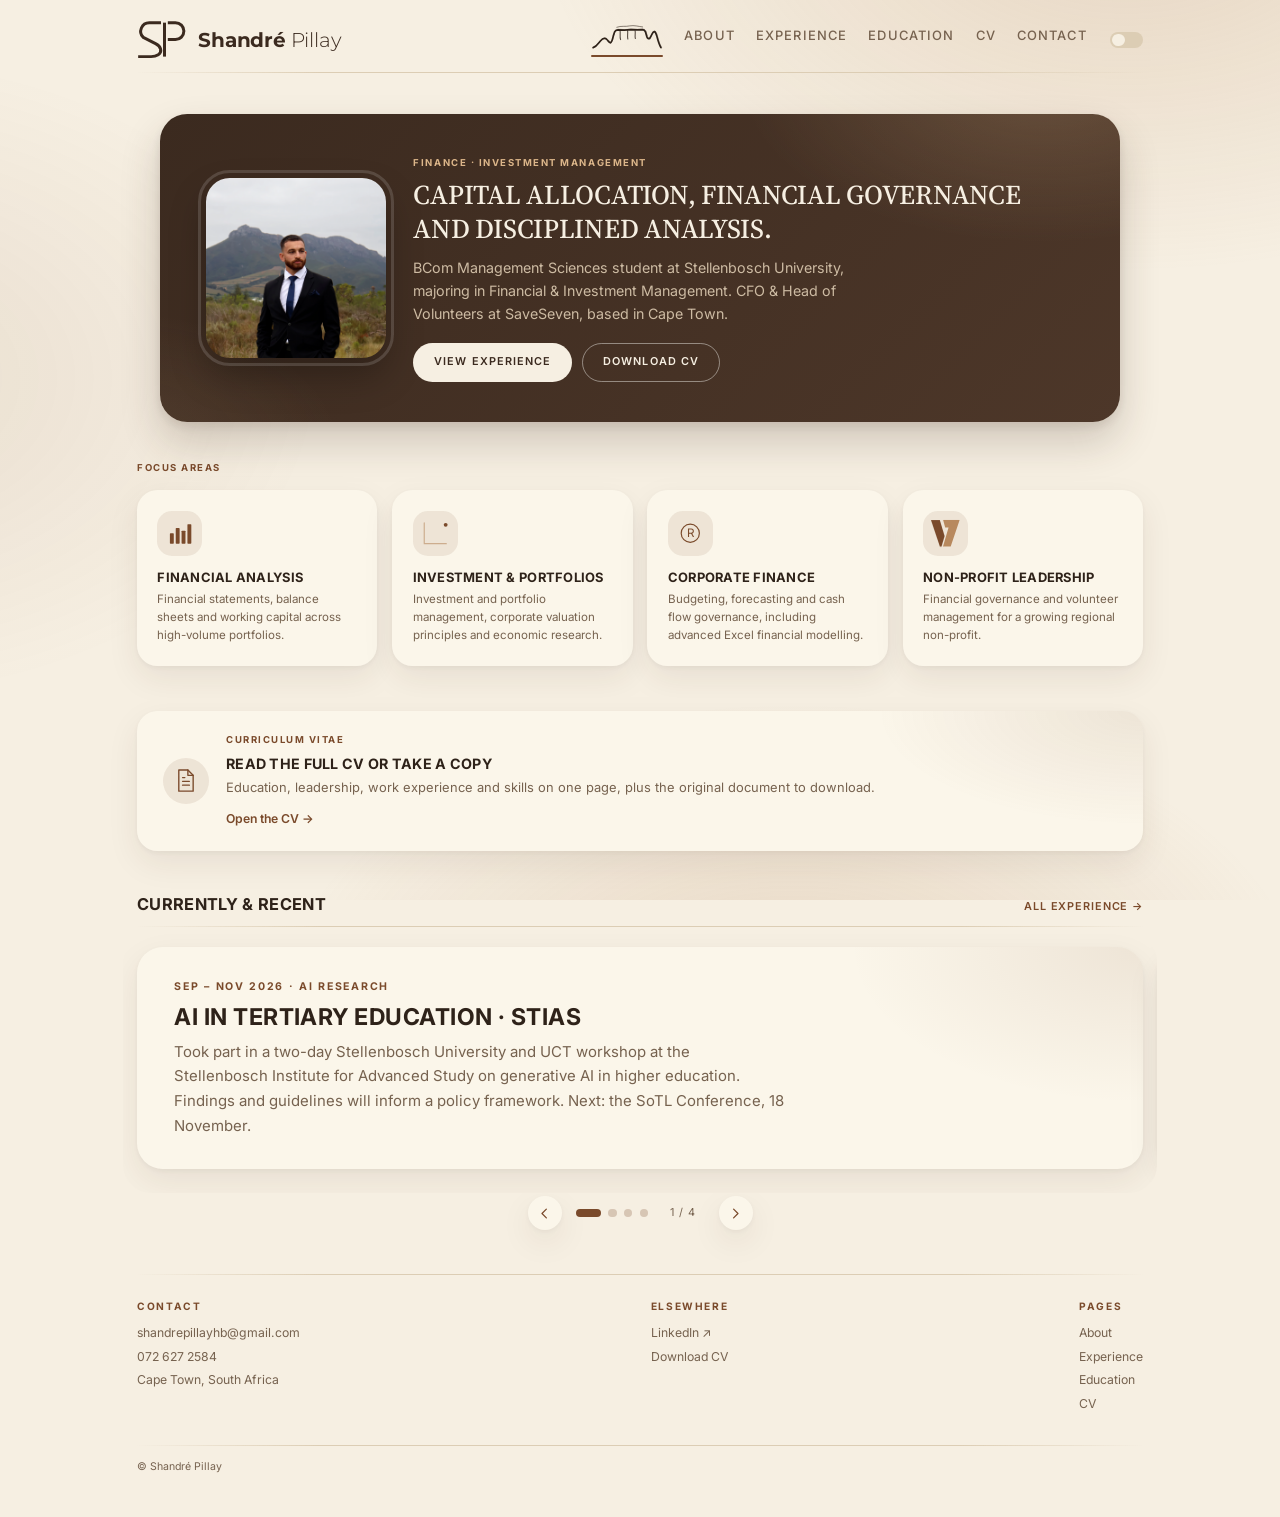
==== index.html @ 7785de22 "Add Shandré Pillay personal website Static site (HTML, CSS, vanilla JS): Home, About, Experience, Ed" ====
<!DOCTYPE html>
<html lang="en">
<head>
  <meta charset="utf-8">
  <meta name="viewport" content="width=device-width, initial-scale=1">
  <title>Home | Shandré Pillay</title>
  <meta name="description" content="Shandré Pillay — BCom Financial & Investment Management student at Stellenbosch University, CFO & Head of Volunteers at SaveSeven.">
  <link rel="icon" href="assets/img/favicon.svg" type="image/svg+xml">
  <link rel="preconnect" href="https://fonts.googleapis.com">
  <link rel="preconnect" href="https://fonts.gstatic.com" crossorigin>
  <link href="https://fonts.googleapis.com/css2?family=Inter:wght@400;500;600;700&family=Montserrat:wght@300;700&family=Source+Serif+4:wght@400;500;600&display=swap" rel="stylesheet">
  <link rel="stylesheet" href="assets/css/main.css">
  <script>try{if(localStorage.getItem('theme')==='dark'||(!localStorage.getItem('theme')&&matchMedia('(prefers-color-scheme: dark)').matches))document.documentElement.style.background='#121110'}catch(e){}</script>
  <script>try{if(sessionStorage.getItem('veil')){sessionStorage.removeItem('veil');document.documentElement.classList.add('veil-in')}}catch(e){}</script>
</head>
<body>

<div class="page">

  <header class="site-header">
    <a href="index.html" class="brand" aria-label="Shandré Pillay — home">
      <svg class="logo-mark" viewBox="0 0 292 238" aria-hidden="true">
        <path class="lg lg-s" pathLength="1" d="M145,16 H75 A52 52 0 0 0 38,105 L112,143 C146,160 154,192 128,210 C114,219 100,221 85,221 H7"/>
        <path class="lg lg-p1" pathLength="1" d="M166,16 V221"/>
        <path class="lg lg-p2" pathLength="1" d="M186,16 H232 A51 51 0 0 1 232,118 H186"/>
      </svg>
      <span class="logo-word"><b>Shandré</b> Pillay</span>
    </a>
    <div class="header-right">
      <ul class="nav-list">
        <li><a class="nav-link mtn-link active" href="index.html" title="Home">
          <svg class="mtn" viewBox="-2 0 134 48" aria-hidden="true">
            <path class="sk c" pathLength="1" d="M46,6 C54,2.8 62,5.5 70,3.5 C78,2 86,4.5 94,5.5"/>
            <path class="sk m2" pathLength="1" d="M3,43 C9,41 12,36 16,31 C19,27.5 22,25 25.5,26 C28.5,27 30.5,30 33,33 L35,34 C38,33 39,27 40.5,21 L43,13.5 C44,11 46,10 49,9.8 L61,10.4 L73,9.4 L85,10 L95,9.6 C98,9.8 99,11 100,13 L103,23 C104,26 106,27 108,26 C110,23 112,18 114.5,14.5 L117,13 C119,14 120,17 121.5,22 C123,28 125.5,37 129,43"/>
            <path class="sk m1" pathLength="1" d="M2,44 C8,42 11,37 15,32 C18,28.5 21,26 24.5,27 C27.5,28 29.5,31 32,34 L34,35 C37,34 38,28 39.5,22 L42,14.5 C43,12 45,11 48,10.8 L60,11.4 L72,10.4 L84,11 L94,10.6 C97,10.8 98,12 99,14 L102,24 C103,27 105,28 107,27 C109,24 111,19 113.5,15.5 L116,14 C118,15 119,18 120.5,23 C122,29 124.5,38 128,44"/>
            <path class="sk g g1" pathLength="1" d="M52,12.8 C53,18 51,23 53,29"/>
            <path class="sk g g2" pathLength="1" d="M66,12.2 C67,17 65,22 66.5,28"/>
            <path class="sk g g3" pathLength="1" d="M80,12.6 C81,17 79,22 80.5,27"/>
          </svg>
          <span class="mtn-label">Home</span>
        </a></li>
        <li><a class="nav-link" href="about.html">About</a></li>
        <li><a class="nav-link" href="experience.html">Experience</a></li>
        <li><a class="nav-link" href="education.html">Education</a></li>
        <li><a class="nav-link" href="cv.html">CV</a></li>
        <li><a class="nav-link" href="#contact">Contact</a></li>
      </ul>
      <button class="menu-toggle" aria-label="Toggle menu" aria-expanded="false"><svg viewBox="0 0 24 24" fill="none" stroke="currentColor" stroke-width="1.8" stroke-linecap="round"><path d="M3 6h18M3 12h18M3 18h18"/></svg></button>
      <button class="theme-switch" role="switch" aria-checked="false" aria-label="Toggle dark mode"></button>
    </div>
  </header>

  <main>
    <!-- Hero -->
    <section class="hero">
      <div class="hero-inner">
        <img class="hero-photo" src="assets/img/profile.jpg" alt="Shandré Pillay" style="display:none">
        <div class="hero-photo-placeholder" aria-hidden="true">SP</div>
        <div>
          <div class="eyebrow">Finance · Investment Management</div>
          <h1 class="hero-heading">Capital allocation, financial governance and disciplined analysis.</h1>
          <div class="hero-intro">
            <p>BCom Management Sciences student at Stellenbosch University, majoring in Financial &amp; Investment Management. CFO &amp; Head of Volunteers at SaveSeven, based in Cape Town.</p>
          </div>
          <div class="hero-actions">
            <a class="btn btn-light" href="experience.html">View experience</a>
            <a class="btn btn-outline" href="assets/docs/Shandre-Pillay-CV.pdf" download>Download CV</a>
          </div>
        </div>
      </div>
    </section>

    <!-- Focus areas -->
    <section class="strip">
      <div class="eyebrow strip-label">Focus areas</div>
      <div class="strip-grid">
        <div class="strip-item">
          <div class="strip-icon"><svg viewBox="0 0 44 44"><rect class="bar" x="6" y="22" width="6" height="16" rx="1"/><rect class="bar" x="15" y="14" width="6" height="24" rx="1"/><rect class="bar" x="24" y="18" width="6" height="20" rx="1"/><rect class="bar" x="33" y="8" width="6" height="30" rx="1"/></svg></div>
          <h3>Financial analysis</h3>
          <p>Financial statements, balance sheets and working capital across high-volume portfolios.</p>
        </div>
        <div class="strip-item">
          <div class="strip-icon"><svg viewBox="0 0 44 44"><path class="ic-stroke ic-soft" d="M5 38h34M5 38V6" style="opacity:.6"/><polyline class="ic-stroke trend-line" points="8,32 17,22 25,27 38,9"/><circle class="trend-dot" cx="38" cy="9" r="3"/></svg></div>
          <h3>Investment &amp; portfolios</h3>
          <p>Investment and portfolio management, corporate valuation principles and economic research.</p>
        </div>
        <div class="strip-item">
          <div class="strip-icon"><svg viewBox="0 0 44 44"><ellipse class="coin ic-stroke" cx="22" cy="22" rx="14" ry="14"/><text x="22" y="28" text-anchor="middle" font-family="Source Serif 4, Georgia, serif" font-size="18" style="fill:var(--accent)">R</text></svg></div>
          <h3>Corporate finance</h3>
          <p>Budgeting, forecasting and cash flow governance, including advanced Excel financial modelling.</p>
        </div>
        <div class="strip-item">
          <div class="strip-icon strip-logo"><svg class="save7-mark" viewBox="0 0 1385 1291" role="img" aria-label="Save7 logo"><polygon class="v7 v7-a" points="0,5 428,5 660,777 509,1291 432,1291"/><polygon class="v7 v7-b" points="585,0 1385,0 952,1291 579,1285 848,368 685,368"/></svg></div>
          <h3>Non-profit leadership</h3>
          <p>Financial governance and volunteer management for a growing regional non-profit.</p>
        </div>
      </div>
    </section>

    <!-- Callout -->
    <aside class="callout">
      <div class="callout-icon"><svg viewBox="0 0 36 36" fill="none" stroke="var(--accent)" stroke-width="1.8" stroke-linecap="round" stroke-linejoin="round"><path d="M9 4h12l7 7v21H9z"/><path d="M21 4v7h7"/><path d="M14 19h9M14 24h9M14 14h3"/></svg></div>
      <div>
        <div class="eyebrow">Curriculum vitae</div>
        <h3>Read the full CV or take a copy</h3>
        <p>Education, leadership, work experience and skills on one page, plus the original document to download.</p>
        <a class="more" href="cv.html">Open the CV →</a>
      </div>
    </aside>

    <!-- Current role -->
    <section class="section">
      <div class="section-head"><h2>Currently &amp; recent</h2><a href="experience.html">All experience →</a></div>
      <div class="carousel" role="region" aria-roledescription="carousel" aria-label="Currently and recent">
      <div class="carousel-track" tabindex="0">
        <div class="card slide">
          <div class="eyebrow">Sep – Nov 2026 · AI research</div>
          <h3>AI in Tertiary Education · STIAS</h3>
          <p>Took part in a two-day Stellenbosch University and UCT workshop at the Stellenbosch Institute for Advanced Study on generative AI in higher education. Findings and guidelines will inform a policy framework. Next: the SoTL Conference, 18 November.</p>
        </div>
        <div class="card slide">
          <div class="eyebrow">Aug 2025 – Present</div>
          <h3>CFO &amp; Head of Volunteers</h3>
          <p>SaveSeven (non-profit organisation), Cape Town. Capital allocation, budgeting, financial reporting and volunteer leadership.</p>
        </div>
        <div class="card slide">
          <div class="eyebrow">Nov 2025 – Present</div>
          <h3>Casual Sales Consultant</h3>
          <p>Wedgewood Crafted Confectionary, Cape Town. Point-of-sale, daily register reconciliation and bespoke corporate hampers.</p>
        </div>
        <div class="card slide">
          <div class="eyebrow">Previously · Stellenbosch University</div>
          <h3>EMS Faculty Student Body</h3>
          <p>Former executive member, driving the Corporate Companies and Professional Interactions portfolio.</p>
        </div>
      </div>
      <div class="carousel-controls">
        <button class="car-btn car-prev" type="button" aria-label="Previous"><svg viewBox="0 0 24 24" fill="none" stroke="currentColor" stroke-width="2" stroke-linecap="round" stroke-linejoin="round"><path d="M15 5l-7 7 7 7"/></svg></button>
        <div class="car-dots" role="tablist" aria-label="Choose a slide"></div>
        <span class="car-count" aria-live="polite"></span>
        <button class="car-btn car-next" type="button" aria-label="Next"><svg viewBox="0 0 24 24" fill="none" stroke="currentColor" stroke-width="2" stroke-linecap="round" stroke-linejoin="round"><path d="M9 5l7 7-7 7"/></svg></button>
      </div>
    </div>
    </section>
  </main>

  <footer class="site-footer" id="contact">
    <div>
      <h4>Contact</h4>
      <ul>
        <li><a href="mailto:shandrepillayhb@gmail.com">shandrepillayhb@gmail.com</a></li>
        <li><a href="tel:+27726272584">072 627 2584</a></li>
        <li>Cape Town, South Africa</li>
      </ul>
    </div>
    <div>
      <h4>Elsewhere</h4>
      <ul>
        <li><a href="https://www.linkedin.com/in/shandre-pillay-23a5292a1/" target="_blank" rel="noopener">LinkedIn ↗</a></li>
        <li><a href="assets/docs/Shandre-Pillay-CV.pdf" download>Download CV</a></li>
      </ul>
    </div>
    <div>
      <h4>Pages</h4>
      <ul>
        <li><a href="about.html">About</a></li>
        <li><a href="experience.html">Experience</a></li>
        <li><a href="education.html">Education</a></li>
        <li><a href="cv.html">CV</a></li>
      </ul>
    </div>
    <div class="footer-bottom">© Shandré Pillay</div>
  </footer>
</div>

<button class="back-to-top" aria-label="Back to top"><svg viewBox="0 0 24 24" fill="none" stroke="currentColor" stroke-width="2" stroke-linecap="round" stroke-linejoin="round"><path d="M12 19V5M5 12l7-7 7 7"/></svg></button>
<script src="assets/js/site.js"></script>
</body>
</html>
---- assets/css/main.css ----
/* Shandré Pillay — personal site
   Visual language follows the reference portfolio: warm paper background,
   deep green hero card, Inter + Source Serif 4, uppercase headings. */

:root {
  --bg: #f6efe2;
  --text: #2e2219;
  --muted: #76624f;
  --line: #dccdb4;
  --accent: #7a4a2b;
  --accent-soft: #b8895e;
  --card: #fbf6ea;
  --hero-bg: #3b2a1f;
  --hero-text: #f6efe2;
  --hero-muted: #cdbba3;
  --hero-eyebrow: #dcb68a;
  --badge-bg: rgba(122, 74, 43, 0.1);
  --shadow: 0 1.5rem 3rem rgba(59, 42, 31, 0.2), 0 0.3rem 0.75rem rgba(59, 42, 31, 0.1);
}

body.dark-mode {
  --bg: #121110;
  --text: #efe6d6;
  --muted: #b1a998;
  --line: #34302b;
  --accent: #e2b27a;
  --accent-soft: #b8895e;
  --card: #1c1a18;
  --hero-bg: #f1e6d1;
  --hero-text: #2e2219;
  --hero-muted: #6e5b49;
  --hero-eyebrow: #7a4a2b;
  --badge-bg: rgba(226, 178, 122, 0.15);
  --shadow: 0 1.5rem 3rem rgba(0, 0, 0, 0.35), 0 0.3rem 0.75rem rgba(0, 0, 0, 0.2);
}

*, *::before, *::after { box-sizing: border-box; }

html { font-size: 85%; overflow-y: scroll; scroll-behavior: smooth; }

body {
  margin: 0;
  background: var(--bg);
  color: var(--text);
  font-family: Inter, -apple-system, BlinkMacSystemFont, "Segoe UI", Arial, Helvetica, sans-serif;
  line-height: 1.65;
}
body.ready { transition: background 0.25s, color 0.25s; }
body.ready .hero { transition: background 0.25s; }

a { color: var(--accent); }
img { max-width: 100%; }

.page {
  max-width: 1040px;
  margin: 0 auto;
  padding: 1.25rem 1.25rem 3rem;
}

h1, h2, h3, h4 {
  font-weight: 700;
  text-transform: uppercase;
  letter-spacing: 0.02em;
  margin: 0 0 0.5rem;
  color: var(--text);
}
h1 { font-size: 2rem; line-height: 1.1; }
h2 { font-size: 1.5rem; line-height: 1.15; }
h3 { font-size: 1.2rem; line-height: 1.25; }
h4 { font-size: 1.05rem; }
p { margin: 0 0 1rem; }

.eyebrow {
  color: var(--accent);
  font-size: 0.7rem;
  letter-spacing: 0.16em;
  font-weight: 700;
  text-transform: uppercase;
  margin-bottom: 0.5rem;
}

/* ---------- Header ---------- */
.site-header {
  display: flex;
  align-items: center;
  justify-content: space-between;
  gap: 1rem;
  padding-bottom: 1rem;
  margin-bottom: 2.5rem;
  border-bottom: 1px solid var(--line);
  position: relative;
}
.brand { display: flex; align-items: center; gap: 0.95rem; text-decoration: none; }
.header-logo { width: 2.7rem; height: 2.7rem; flex: 0 0 auto; }
.header-logo svg { width: 100%; height: 100%; overflow: visible; }
.site-title {
  font-size: 1.65rem;
  font-weight: 700;
  text-transform: uppercase;
  letter-spacing: 0.04em;
  color: var(--text);
  line-height: 1.1;
}
.site-title small {
  display: block;
  font-size: 0.6rem;
  letter-spacing: 0.18em;
  color: var(--muted);
  font-weight: 500;
  margin-top: 0.2rem;
}

/* Logo: SP monogram + wordmark */
.brand { --logo: #3b2a1f; }
body.dark-mode .brand { --logo: #efe6d6; }
.logo-mark { height: 2.9rem; width: auto; flex: 0 0 auto; overflow: visible; transition: transform 0.35s cubic-bezier(.3,1.4,.5,1); }
.logo-mark .lg { fill: none; stroke: var(--logo); stroke-width: 18; stroke-linecap: butt; stroke-linejoin: round; }
.logo-mark.draw .lg { stroke-dasharray: 1; stroke-dashoffset: 1; animation: logoDraw 0.9s cubic-bezier(.6,0,.3,1) forwards; }
.logo-mark.draw .lg-p1 { animation-delay: 0.45s; }
.logo-mark.draw .lg-p2 { animation-delay: 0.7s; }
@keyframes logoDraw { to { stroke-dashoffset: 0; } }
.brand:hover .logo-mark, .brand:focus-visible .logo-mark { transform: translateY(-3px) rotate(-3deg); }
.logo-word {
  position: relative;
  font-family: Montserrat, Inter, sans-serif;
  font-size: 1.5rem;
  font-weight: 300;
  letter-spacing: -0.01em;
  color: var(--logo);
  line-height: 1.1;
  white-space: nowrap;
}
.logo-word b { font-weight: 700; }
.logo-word::after {
  content: "";
  position: absolute;
  left: 0; right: 0; bottom: -0.3rem;
  height: 2px;
  background: var(--accent);
  transform: scaleX(0);
  transform-origin: left;
  transition: transform 0.35s ease;
}
.brand:hover .logo-word::after, .brand:focus-visible .logo-word::after { transform: scaleX(1); }
@media (max-width: 860px) { .logo-word { font-size: 1.2rem; } .logo-mark { height: 2.4rem; } }
@media (prefers-reduced-motion: reduce) { .logo-mark.draw .lg { animation: none; stroke-dashoffset: 0; } .logo-mark, .logo-word::after { transition: none; } }

.header-right { display: flex; align-items: center; gap: 1.75rem; }
.nav-list { display: flex; gap: 1.6rem; list-style: none; margin: 0; padding: 0; }
.nav-link {
  color: var(--muted);
  font-size: 0.95rem;
  font-weight: 500;
  text-transform: uppercase;
  letter-spacing: 0.08em;
  text-decoration: none;
  padding-bottom: 2px;
  border-bottom: 2px solid transparent;
}
.nav-link:hover, .nav-link.active { color: var(--text); border-color: var(--accent); }

/* Home tab: Table Mountain line drawing that sketches itself */
.mtn-link { display: inline-flex; align-items: flex-end; line-height: 0; padding-bottom: 3px; }
.mtn { height: 1.9rem; width: auto; overflow: visible; display: block; }
.mtn .sk { fill: none; stroke: currentColor; stroke-linecap: round; stroke-linejoin: round; stroke-dasharray: 1 3; stroke-dashoffset: 0; }
.mtn .m1 { stroke-width: 3.2; }
.mtn .m2 { stroke-width: 1.5; opacity: 0.45; }
.mtn .g  { stroke-width: 2; opacity: 0.8; }
.mtn .c  { stroke-width: 1.7; opacity: 0.6; }
.mtn-label { position: absolute; width: 1px; height: 1px; overflow: hidden; clip: rect(0 0 0 0); white-space: nowrap; }
/* stop-start progress, like a pencil catching and moving on */
@keyframes sketch {
  0%   { stroke-dashoffset: 1.1; }
  22%  { stroke-dashoffset: 0.72; }
  27%  { stroke-dashoffset: 0.69; }
  58%  { stroke-dashoffset: 0.27; }
  64%  { stroke-dashoffset: 0.24; }
  100% { stroke-dashoffset: 0; }
}
.mtn-link:hover .sk, .mtn-link:focus-visible .sk, .mtn-link.sketching .sk {
  animation: sketch 1.15s cubic-bezier(.45, .05, .35, 1) both;
}
.mtn-link:hover .m2, .mtn-link:focus-visible .m2, .mtn-link.sketching .m2 { animation-delay: 0.14s; animation-duration: 1.3s; }
.mtn-link:hover .c,  .mtn-link:focus-visible .c,  .mtn-link.sketching .c  { animation-delay: 0.45s; animation-duration: 0.9s; }
.mtn-link:hover .g1, .mtn-link.sketching .g1, .mtn-link:focus-visible .g1 { animation-delay: 0.7s;  animation-duration: 0.55s; }
.mtn-link:hover .g2, .mtn-link.sketching .g2, .mtn-link:focus-visible .g2 { animation-delay: 0.82s; animation-duration: 0.55s; }
.mtn-link:hover .g3, .mtn-link.sketching .g3, .mtn-link:focus-visible .g3 { animation-delay: 0.94s; animation-duration: 0.55s; }
@media (max-width: 860px) {
  .mtn-link { align-items: center; gap: 0.7rem; line-height: 1.4; }
  .mtn { height: 1.6rem; }
  .mtn-label { position: static; width: auto; height: auto; overflow: visible; clip: auto; }
}
/* Off the home page the tab reads "HOME"; hovering swaps the word for the sketch.
   The (invisible) drawing keeps the tab's width constant so nothing shifts. */
.mtn-text { position: relative; }
.mtn-text .mtn { opacity: 0; transition: opacity 0.25s ease; }
.mtn-text .mtn-label {
  position: absolute;
  left: 0; right: 0; top: 0; bottom: 3px;
  width: auto; height: auto;
  clip: auto; overflow: visible;
  display: flex; align-items: center; justify-content: center;
  line-height: 1;
  transition: opacity 0.2s ease;
}
.mtn-text:hover .mtn, .mtn-text:focus-visible .mtn { opacity: 1; }
.mtn-text:hover .mtn-label, .mtn-text:focus-visible .mtn-label { opacity: 0; }
@media (max-width: 860px) {
  .mtn-text .mtn { opacity: 1; }
  .mtn-text .mtn-label { position: static; display: inline; opacity: 1; }
}
@media (prefers-reduced-motion: reduce) {
  .mtn-link .sk { animation: none !important; }
  .mtn-text .mtn, .mtn-text .mtn-label { transition: none; }
}

/* Sliding tabs: slide out on every page load, underline glides between tabs */
.nav-list { position: relative; }
.nav-list.has-slider .nav-link { border-color: transparent; }
.nav-slider {
  position: absolute;
  left: 0;
  bottom: -2px;
  height: 2px;
  width: 0;
  background: var(--accent);
  border-radius: 2px;
  opacity: 0;
  pointer-events: none;
  transition: left 0.4s cubic-bezier(.4, 0, .2, 1), width 0.4s cubic-bezier(.4, 0, .2, 1), opacity 0.25s;
}
@keyframes navSlide {
  from { opacity: 0; transform: translateX(calc(var(--r, 0) * 108px + 36px)); }
  60%  { opacity: 1; }
  to   { opacity: 1; transform: none; }
}
@keyframes navDrop {
  from { opacity: 0; transform: translateY(-10px); }
  to   { opacity: 1; transform: none; }
}
.nav-list.sliding li {
  animation: navSlide 0.5s cubic-bezier(.2, .9, .25, 1) both;
  animation-delay: calc(var(--r, 0) * 30ms);
}
@media (max-width: 860px) {
  .nav-slider { display: none; }
  .nav-list.sliding li { animation: none; }
  .nav-list.open li { animation: navDrop 0.4s ease both; animation-delay: calc(var(--i, 0) * 45ms); }
}
@media (prefers-reduced-motion: reduce) {
  .nav-list.sliding li, .nav-list.open li { animation: none; }
  .nav-slider { transition: none; }
}

/* Dark-mode switch */
.theme-switch {
  position: relative;
  width: 2.4rem;
  height: 1.2rem;
  border-radius: 999px;
  border: 1px solid var(--line);
  background: var(--line);
  cursor: pointer;
  padding: 0;
  flex: 0 0 auto;
}
.theme-switch::after {
  content: "";
  position: absolute;
  top: 50%;
  left: 2px;
  width: 0.9rem;
  height: 0.9rem;
  margin-top: -0.45rem;
  border-radius: 50%;
  background: var(--bg);
  transition: transform 0.2s;
}
body.dark-mode .theme-switch { background: var(--accent); }
body.dark-mode .theme-switch::after { transform: translateX(1.2rem); }

.menu-toggle {
  display: none;
  background: none;
  border: 0;
  padding: 0.25rem;
  cursor: pointer;
  color: var(--muted);
}
.menu-toggle svg { width: 1.8rem; height: 1.8rem; display: block; }

@media (max-width: 860px) {
  .menu-toggle { display: block; }
  .nav-list {
    display: none;
    position: absolute;
    top: 100%;
    left: 0;
    right: 0;
    flex-direction: column;
    gap: 0;
    background: var(--bg);
    border-bottom: 1px solid var(--line);
    padding: 0.5rem 0 1rem;
    z-index: 20;
  }
  .nav-list.open { display: flex; }
  .nav-list li { padding: 0.55rem 0; }
  .site-title { font-size: 1.25rem; }
}

/* ---------- Hero ---------- */
.hero {
  max-width: 960px;
  margin: 0 auto 2.75rem;
  background: var(--hero-bg);
  border: 1px solid rgba(255, 255, 255, 0.08);
  border-radius: 1rem;
  box-shadow: var(--shadow);
  padding: 2.5rem 3rem;
}
.hero .eyebrow { color: var(--hero-eyebrow); }
.hero-inner { display: flex; align-items: center; gap: 2rem; }
.hero-photo, .hero-photo-placeholder {
  flex: 0 0 auto;
  width: 170px;
  height: 170px;
  border-radius: 0.6rem;
}
.hero-photo { object-fit: cover; display: block; }
.hero-photo-placeholder {
  background: linear-gradient(135deg, #7a4a2b 0%, #a56d46 100%);
  display: flex;
  align-items: center;
  justify-content: center;
  color: #f6efe2;
  font-family: "Source Serif 4", Georgia, serif;
  font-size: 2.8rem;
  font-weight: 500;
  letter-spacing: 0.02em;
}
.hero-heading {
  font-family: "Source Serif 4", Georgia, serif;
  font-weight: 500;
  font-size: 2rem;
  line-height: 1.25;
  letter-spacing: -0.01em;
  margin: 0 0 0.85rem;
  color: var(--hero-text);
  text-transform: uppercase;
}
.hero-intro { color: var(--hero-muted); font-size: 1.05rem; line-height: 1.6; max-width: 52ch; }
.hero-intro p { margin: 0; }
.hero-actions { display: flex; flex-wrap: wrap; gap: 0.75rem; margin-top: 1.25rem; }

.btn {
  display: inline-block;
  font-size: 0.8rem;
  font-weight: 600;
  letter-spacing: 0.1em;
  text-transform: uppercase;
  text-decoration: none;
  padding: 0.6rem 1.15rem;
  border-radius: 0.4rem;
  border: 1px solid transparent;
  transition: transform 0.15s, background 0.2s, color 0.2s;
}
.btn:hover { transform: translateY(-1px); }
.btn-light { background: #f6efe2; color: #3b2a1f; }
.btn-outline { border-color: rgba(247, 246, 241, 0.45); color: #f6efe2; }
.btn-outline:hover { background: rgba(246, 239, 226, 0.1); }
body.dark-mode .btn-light { background: #3b2a1f; color: #f6efe2; }
body.dark-mode .btn-outline { border-color: rgba(59, 42, 31, 0.45); color: #3b2a1f; }
body.dark-mode .btn-outline:hover { background: rgba(59, 42, 31, 0.08); }
.btn-solid { background: var(--accent); color: var(--bg); }
body.dark-mode .btn-solid { color: #121110; }

@media (max-width: 720px) {
  .hero { padding: 1.75rem 1.5rem; }
  .hero-inner { flex-direction: column; align-items: flex-start; }
  .hero-heading { font-size: 1.6rem; }
}

/* ---------- Focus strip ---------- */
.strip {
  border-top: 1px solid var(--line);
  border-bottom: 1px solid var(--line);
  padding: 1.75rem 0;
  margin-bottom: 2.25rem;
}
.strip-label { margin-bottom: 1.5rem; }
.strip-grid { display: flex; }
.strip-item { flex: 1; padding: 0 1.75rem; border-left: 1px solid var(--line); }
.strip-item:first-child { padding-left: 0; border-left: 0; }
.strip-item h3 { font-size: 0.95rem; margin-bottom: 0.4rem; }
.strip-item p { font-size: 0.85rem; color: var(--muted); margin: 0; line-height: 1.55; }
.strip-icon { width: 44px; height: 44px; margin-bottom: 0.9rem; }
.strip-icon svg { width: 100%; height: 100%; overflow: visible; }

@media (max-width: 860px) {
  .strip-grid { flex-wrap: wrap; row-gap: 1.75rem; }
  .strip-item { flex: 0 0 50%; }
  .strip-item:nth-child(3) { padding-left: 0; border-left: 0; }
}
@media (max-width: 520px) {
  .strip-item { flex: 0 0 100%; padding: 0; border-left: 0; }
}

/* Animated icons */
.ic-stroke { fill: none; stroke: var(--accent); stroke-width: 1.8; stroke-linecap: round; stroke-linejoin: round; }
.ic-soft { stroke: var(--accent-soft); }
.ic-fill { fill: var(--accent); }
.bar { fill: var(--accent); transform-box: fill-box; transform-origin: bottom; animation: barGrow 3.6s ease-in-out infinite; }
.bar:nth-child(2) { animation-delay: 0.25s; }
.bar:nth-child(3) { animation-delay: 0.5s; }
.bar:nth-child(4) { animation-delay: 0.75s; }
@keyframes barGrow { 0%, 100% { transform: scaleY(0.55); } 40%, 70% { transform: scaleY(1); } }
.trend-line { stroke-dasharray: 60; stroke-dashoffset: 60; animation: trendDraw 3.6s ease-in-out infinite; }
@keyframes trendDraw { 0% { stroke-dashoffset: 60; } 55%, 85% { stroke-dashoffset: 0; } 100% { stroke-dashoffset: -60; } }
.trend-dot { fill: var(--accent); animation: dotPulse 3.6s ease-in-out infinite; transform-box: fill-box; transform-origin: center; }
@keyframes dotPulse { 0%, 45% { opacity: 0; } 60%, 85% { opacity: 1; transform: scale(1.3); } 100% { opacity: 0; } }
.flow-edge { stroke: var(--accent-soft); stroke-width: 1.4; stroke-dasharray: 4; animation: edgeFlow 2.6s linear infinite; }
@keyframes edgeFlow { to { stroke-dashoffset: -16; } }
.coin { transform-box: fill-box; transform-origin: center; animation: coinFlip 4s ease-in-out infinite; }
@keyframes coinFlip { 0%, 60%, 100% { transform: scaleX(1); } 80% { transform: scaleX(0.15); } }
.team-dot { fill: var(--accent); animation: agentDrift 4s ease-in-out infinite; }
.team-dot:nth-child(2) { animation-duration: 4.6s; animation-delay: 0.3s; }
.team-dot:nth-child(3) { animation-duration: 3.6s; animation-delay: 0.7s; }
@keyframes agentDrift { 0%, 100% { transform: translate(0, 0); } 25% { transform: translate(3px, -2px); } 50% { transform: translate(-2px, 3px); } 75% { transform: translate(3px, 2px); } }

@media (prefers-reduced-motion: reduce) {
  .bar, .trend-line, .trend-dot, .flow-edge, .coin, .team-dot { animation: none; }
  .trend-line { stroke-dashoffset: 0; }
  .trend-dot { opacity: 1; }
}

/* ---------- Callout ---------- */
.callout {
  display: flex;
  gap: 1.25rem;
  align-items: flex-start;
  border: 1px solid var(--line);
  border-left: 4px solid var(--accent);
  border-radius: 0.6rem;
  background: var(--card);
  padding: 1.25rem 1.5rem;
  margin-bottom: 2.25rem;
}
.callout-icon { width: 36px; height: 36px; flex: 0 0 auto; }
.callout-icon svg { width: 100%; height: 100%; }
.callout h3 { font-size: 1.05rem; margin-bottom: 0.35rem; }
.callout p { color: var(--muted); font-size: 0.95rem; margin-bottom: 0.6rem; }
.callout a.more { font-weight: 600; font-size: 0.9rem; text-decoration: none; }
.callout a.more:hover { text-decoration: underline; }

/* ---------- Sections / lists ---------- */
.section { margin-bottom: 2.5rem; }
.section-head {
  display: flex;
  align-items: baseline;
  justify-content: space-between;
  gap: 1rem;
  border-bottom: 1px solid var(--line);
  padding-bottom: 0.6rem;
  margin-bottom: 1.5rem;
}
.section-head h2 { margin: 0; font-size: 1.2rem; }
.section-head a { font-size: 0.8rem; font-weight: 600; letter-spacing: 0.08em; text-transform: uppercase; text-decoration: none; }

.page-title { margin-bottom: 0.35rem; }
.page-lede { color: var(--muted); max-width: 62ch; margin-bottom: 2.25rem; font-size: 1.05rem; }

.entry {
  display: grid;
  grid-template-columns: 170px 1fr;
  gap: 1.75rem;
  padding: 1.5rem 0;
  border-bottom: 1px solid var(--line);
}
.entry:first-of-type { padding-top: 0; }
.entry:last-child { border-bottom: 0; }
.entry-meta { color: var(--muted); font-size: 0.85rem; line-height: 1.5; }
.entry-meta strong { display: block; color: var(--text); font-weight: 600; letter-spacing: 0.04em; margin-bottom: 0.15rem; }
.entry h3 { font-size: 1.1rem; margin-bottom: 0.15rem; }
.entry .org { color: var(--accent); font-weight: 600; font-size: 0.9rem; margin-bottom: 0.75rem; }
.entry ul { margin: 0; padding-left: 1.1rem; }
.entry li { margin-bottom: 0.45rem; color: var(--muted); font-size: 0.95rem; }
.entry li strong { color: var(--text); font-weight: 600; }
.entry p { color: var(--muted); font-size: 0.95rem; }

@media (max-width: 720px) {
  .entry { grid-template-columns: 1fr; gap: 0.5rem; }
}

.badge {
  display: inline-block;
  background: var(--badge-bg);
  color: var(--accent);
  font-size: 0.72rem;
  font-weight: 600;
  letter-spacing: 0.06em;
  text-transform: uppercase;
  padding: 0.25rem 0.6rem;
  border-radius: 999px;
}
.badges { display: flex; flex-wrap: wrap; gap: 0.5rem; margin: 0; padding: 0; list-style: none; }

.cards { display: grid; grid-template-columns: repeat(auto-fit, minmax(260px, 1fr)); gap: 1.25rem; }
.card {
  background: var(--card);
  border: 1px solid var(--line);
  border-radius: 0.6rem;
  padding: 1.25rem 1.4rem;
}
.card h3 { font-size: 0.95rem; margin-bottom: 0.4rem; }
.card p { color: var(--muted); font-size: 0.9rem; margin: 0; }
.card .eyebrow { margin-bottom: 0.35rem; }

/* ---------- Carousel (Currently & recent) ---------- */
.carousel-track {
  display: flex;
  gap: 1rem;
  position: relative;
  overflow-x: auto;
  scroll-snap-type: x mandatory;
  scroll-behavior: smooth;
  scrollbar-width: none;
  -webkit-overflow-scrolling: touch;
  outline-offset: 4px;
  border-radius: 0.8rem;
}
.carousel-track::-webkit-scrollbar { display: none; }
.card.slide {
  flex: 0 0 100%;
  scroll-snap-align: start;
  min-height: 13rem;
  padding: 2.25rem 2.75rem;
  display: flex;
  flex-direction: column;
  justify-content: center;
  border-left: 4px solid var(--accent);
  border-radius: 0.8rem;
}
.card.slide h3 { font-size: 1.7rem; line-height: 1.15; margin-bottom: 0.7rem; }
.card.slide p { font-size: 1.1rem; line-height: 1.65; max-width: 68ch; }
.card.slide .eyebrow { font-size: 0.78rem; margin-bottom: 0.6rem; }
.carousel-controls {
  display: flex;
  align-items: center;
  justify-content: center;
  gap: 1.1rem;
  margin-top: 1.1rem;
}
.car-btn {
  width: 2.5rem;
  height: 2.5rem;
  border-radius: 50%;
  border: 1px solid var(--line);
  background: var(--card);
  color: var(--accent);
  display: inline-flex;
  align-items: center;
  justify-content: center;
  cursor: pointer;
  transition: background 0.2s, border-color 0.2s, transform 0.15s;
}
.car-btn:hover { border-color: var(--accent); transform: scale(1.06); }
.car-btn svg { width: 1.1rem; height: 1.1rem; }
.car-dots { display: flex; gap: 0.55rem; }
.car-dot {
  width: 0.6rem;
  height: 0.6rem;
  padding: 0;
  border-radius: 999px;
  border: 0;
  background: var(--line);
  cursor: pointer;
  transition: width 0.3s ease, background 0.3s;
}
.car-dot.active { width: 1.8rem; background: var(--accent); }
.car-count { color: var(--muted); font-size: 0.8rem; letter-spacing: 0.1em; min-width: 3rem; text-align: center; }
@media (max-width: 720px) {
  .card.slide { padding: 1.5rem 1.4rem; min-height: 12rem; }
  .card.slide h3 { font-size: 1.35rem; }
  .card.slide p { font-size: 1rem; }
  .car-count { display: none; }
}
@media (prefers-reduced-motion: reduce) { .carousel-track { scroll-behavior: auto; } .car-dot { transition: none; } }

.two-col { display: grid; grid-template-columns: 2fr 1fr; gap: 3rem; }
@media (max-width: 860px) { .two-col { grid-template-columns: 1fr; gap: 1.5rem; } }
.side-block { margin-bottom: 1.75rem; }
.side-block h4 { font-size: 0.8rem; letter-spacing: 0.14em; color: var(--accent); margin-bottom: 0.6rem; }
.side-block p, .side-block li { color: var(--muted); font-size: 0.95rem; }
.side-block ul { list-style: none; padding: 0; margin: 0; }
.side-block li { padding: 0.3rem 0; border-bottom: 1px dashed var(--line); }
.side-block li:last-child { border-bottom: 0; }

/* CV page */
.cv-bar { display: flex; flex-wrap: wrap; gap: 0.75rem; margin-bottom: 2rem; }
.cv-sheet {
  background: var(--card);
  border: 1px solid var(--line);
  border-radius: 0.6rem;
  padding: 2.25rem 2.5rem;
}
.cv-sheet h2 { font-size: 0.9rem; letter-spacing: 0.14em; color: var(--accent); border-bottom: 1px solid var(--line); padding-bottom: 0.4rem; margin: 1.75rem 0 1rem; }
.cv-sheet h2:first-child { margin-top: 0; }
.cv-item { margin-bottom: 1.1rem; }
.cv-row { display: flex; justify-content: space-between; gap: 1rem; flex-wrap: wrap; }
.cv-row strong { font-weight: 700; text-transform: uppercase; letter-spacing: 0.03em; font-size: 0.9rem; }
.cv-row span { color: var(--muted); font-size: 0.85rem; }
.cv-sub { color: var(--accent); font-weight: 600; font-size: 0.9rem; }
.cv-item ul { margin: 0.4rem 0 0; padding-left: 1.1rem; color: var(--muted); font-size: 0.92rem; }
.cv-item p { margin: 0.3rem 0 0; color: var(--muted); font-size: 0.92rem; }
@media (max-width: 720px) { .cv-sheet { padding: 1.5rem 1.25rem; } }

/* CV references */
.cv-refs { display: grid; grid-template-columns: repeat(2, 1fr); gap: 1rem 1.6rem; }
.cv-ref {
  display: flex;
  flex-direction: column;
  gap: 0.1rem;
  padding: 0.9rem 1.1rem;
  border-radius: 1rem;
  background: color-mix(in srgb, var(--accent) 6%, transparent);
  break-inside: avoid;
}
.cv-ref strong { font-weight: 700; letter-spacing: 0.02em; }
.cv-ref span { color: var(--muted); font-size: 0.88rem; }
.cv-ref a { font-size: 0.9rem; font-weight: 500; text-decoration: none; word-break: break-all; }
.cv-ref a:hover { text-decoration: underline; }
@media (max-width: 720px) { .cv-refs { grid-template-columns: 1fr; } }
@media print { .cv-ref { background: none; padding: 0.2rem 0; } }
/* Contact */
.contact-list { list-style: none; margin: 0; padding: 0; }
.contact-list li { display: flex; gap: 1rem; padding: 0.85rem 0; border-bottom: 1px solid var(--line); }
.contact-list li:last-child { border-bottom: 0; }
.contact-list .label { width: 90px; flex: 0 0 auto; color: var(--muted); font-size: 0.75rem; letter-spacing: 0.14em; text-transform: uppercase; font-weight: 600; padding-top: 0.15rem; }
.contact-list a { text-decoration: none; font-weight: 500; }
.contact-list a:hover { text-decoration: underline; }

/* ---------- Footer ---------- */
.site-footer {
  border-top: 1px solid var(--line);
  margin-top: 3rem;
  padding-top: 1.75rem;
  display: flex;
  justify-content: space-between;
  gap: 2rem;
  flex-wrap: wrap;
  font-size: 0.9rem;
  color: var(--muted);
}
.site-footer h4 { font-size: 0.75rem; letter-spacing: 0.16em; color: var(--accent); margin-bottom: 0.6rem; }
.site-footer a { color: var(--muted); text-decoration: none; }
.site-footer a:hover { color: var(--text); text-decoration: underline; }
.site-footer ul { list-style: none; margin: 0; padding: 0; }
.site-footer li { margin-bottom: 0.25rem; }
.footer-bottom { flex-basis: 100%; font-size: 0.78rem; border-top: 1px solid var(--line); padding-top: 1rem; }

.back-to-top {
  position: fixed;
  right: 1.25rem;
  bottom: 1.25rem;
  width: 2.5rem;
  height: 2.5rem;
  border-radius: 50%;
  border: 1px solid var(--line);
  background: var(--card);
  color: var(--accent);
  cursor: pointer;
  display: none;
  align-items: center;
  justify-content: center;
  box-shadow: 0 0.4rem 1rem rgba(0, 0, 0, 0.12);
}
.back-to-top.show { display: flex; }
.back-to-top svg { width: 1.1rem; height: 1.1rem; }

.cv-head { text-align: center; margin-bottom: 1.5rem; }
.cv-name { font-size: 1.9rem; font-weight: 700; text-transform: uppercase; letter-spacing: 0.04em; line-height: 1.2; }
.cv-contact { color: var(--muted); font-size: 0.85rem; margin-top: 0.3rem; }

/* ---------- Softer, flowing look ---------- */
:root {
  --radius: 1.5rem;
  --hero-bg2: #4d3729;
  --soft: 0 12px 32px rgba(59, 42, 31, 0.08), 0 2px 6px rgba(59, 42, 31, 0.05);
  --soft-hover: 0 20px 44px rgba(59, 42, 31, 0.14), 0 4px 10px rgba(59, 42, 31, 0.06);
  --fade-line: linear-gradient(90deg, transparent, var(--line) 18%, var(--line) 82%, transparent);
  --glow-a: rgba(184, 137, 94, 0.24);
  --glow-b: rgba(122, 74, 43, 0.10);
}
body.dark-mode {
  --hero-bg2: #e6d6b8;
  --soft: 0 14px 36px rgba(0, 0, 0, 0.5), 0 0 0 1px rgba(255, 255, 255, 0.04);
  --soft-hover: 0 22px 48px rgba(0, 0, 0, 0.6), 0 0 0 1px rgba(226, 178, 122, 0.18);
  --glow-a: rgba(226, 178, 122, 0.11);
  --glow-b: rgba(226, 178, 122, 0.05);
}

/* warm glow drifting behind the page instead of flat colour */
body::before {
  content: "";
  position: fixed;
  inset: 0;
  z-index: -1;
  pointer-events: none;
  background:
    radial-gradient(62rem 38rem at 88% -10%, var(--glow-a), transparent 70%),
    radial-gradient(50rem 34rem at -12% 42%, var(--glow-b), transparent 70%),
    radial-gradient(54rem 32rem at 62% 112%, var(--glow-a), transparent 70%);
}

.page { padding-top: 1.5rem; }
main > section, main > .section { margin-bottom: 3.25rem; }

/* header, section heads and footer: dividers fade out at the ends */
.site-header { border-bottom: 0; background: var(--fade-line) left bottom / 100% 1px no-repeat; margin-bottom: 3rem; }
.section-head { border-bottom: 0; background: var(--fade-line) left bottom / 100% 1px no-repeat; padding-bottom: 0.8rem; }
.site-footer { border-top: 0; background: var(--fade-line) left top / 100% 1px no-repeat; }
.footer-bottom { border-top: 0; background: var(--fade-line) left top / 100% 1px no-repeat; }
.cv-sheet h2 { border-bottom: 0; background: var(--fade-line) left bottom / 100% 1px no-repeat; }

/* hero */
.hero {
  position: relative;
  overflow: hidden;
  border: 0;
  border-radius: 2rem;
  padding: 3rem 3.4rem;
  background:
    radial-gradient(34rem 18rem at 92% -10%, rgba(220, 182, 138, 0.22), transparent 65%),
    radial-gradient(26rem 16rem at -5% 110%, rgba(220, 182, 138, 0.12), transparent 65%),
    linear-gradient(135deg, var(--hero-bg), var(--hero-bg2));
}
.hero-photo, .hero-photo-placeholder {
  width: 180px;
  height: 180px;
  border-radius: 1.75rem;
  box-shadow: 0 18px 36px rgba(0, 0, 0, 0.28);
  outline: 3px solid rgba(255, 255, 255, 0.14);
  outline-offset: 5px;
}
.btn { border-radius: 999px; padding: 0.7rem 1.45rem; transition: transform 0.25s, box-shadow 0.25s, background 0.2s, color 0.2s; }
.btn:hover { box-shadow: 0 8px 20px rgba(0, 0, 0, 0.18); }

/* focus areas become soft tiles */
.strip { border: 0; padding: 0; margin-bottom: 3.25rem; }
.strip-label { margin-bottom: 1.1rem; }
.strip-grid { display: grid; grid-template-columns: repeat(4, 1fr); gap: 1.1rem; }
.strip-item, .strip-item:first-child {
  flex: none;
  padding: 1.5rem 1.5rem 1.6rem;
  border: 0;
  border-radius: var(--radius);
  background: var(--card);
  box-shadow: var(--soft);
  transition: transform 0.3s ease, box-shadow 0.3s ease;
}
.strip-item:hover { transform: translateY(-5px); box-shadow: var(--soft-hover); }
.strip-icon { width: 3.3rem; height: 3.3rem; padding: 0.6rem; border-radius: 1.1rem; background: var(--badge-bg); margin-bottom: 1rem; }
.strip-logo { display: flex; align-items: center; justify-content: center; }
/* Save7 mark: two pieces in the site's palette that fly together, then nudge apart and snap back on hover */
.save7-mark { width: 100%; height: 100%; display: block; overflow: visible; }
.save7-mark .v7 { transform-box: fill-box; transform-origin: 50% 100%; }
.save7-mark .v7-a { fill: var(--accent); }
.save7-mark .v7-b { fill: var(--accent-soft); }
@keyframes v7InA { from { opacity: 0; transform: translate(-38%, -26%) rotate(-14deg); } 55% { opacity: 1; } to { opacity: 1; transform: none; } }
@keyframes v7InB { from { opacity: 0; transform: translate(38%, -26%) rotate(14deg); } 55% { opacity: 1; } to { opacity: 1; transform: none; } }
@keyframes v7ApartA { 0%, 100% { transform: none; } 38% { transform: translate(-14%, -7%) rotate(-6deg); } 70% { transform: translate(2%, 1%); } }
@keyframes v7ApartB { 0%, 100% { transform: none; } 38% { transform: translate(14%, -7%) rotate(6deg); } 70% { transform: translate(-2%, 1%); } }
.save7-mark.play .v7-a { animation: v7InA 0.85s cubic-bezier(.3, 1.35, .5, 1) both; }
.save7-mark.play .v7-b { animation: v7InB 0.85s cubic-bezier(.3, 1.35, .5, 1) 0.14s both; }
.strip-item:hover .save7-mark.play .v7-a { animation: v7ApartA 0.7s cubic-bezier(.3, 1.2, .5, 1); }
.strip-item:hover .save7-mark.play .v7-b { animation: v7ApartB 0.7s cubic-bezier(.3, 1.2, .5, 1); }
@media (prefers-reduced-motion: reduce) { .save7-mark .v7 { animation: none !important; } }
@media (max-width: 860px) { .strip-grid { grid-template-columns: repeat(2, 1fr); } }
@media (max-width: 520px) { .strip-grid { grid-template-columns: 1fr; } }

/* call-out */
.callout {
  border: 0;
  border-radius: var(--radius);
  padding: 1.6rem 1.9rem;
  background: radial-gradient(28rem 12rem at 100% 0%, var(--badge-bg), transparent 70%), var(--card);
  box-shadow: var(--soft);
  align-items: center;
  margin-bottom: 3.25rem;
}
.callout-icon { width: 3.4rem; height: 3.4rem; padding: 0.7rem; border-radius: 50%; background: var(--badge-bg); }

/* cards */
.card {
  border: 0;
  border-radius: var(--radius);
  box-shadow: var(--soft);
  transition: transform 0.3s ease, box-shadow 0.3s ease;
}
.card:hover { transform: translateY(-4px); box-shadow: var(--soft-hover); }
.card.slide {
  border-left: 0;
  border-radius: 1.9rem;
  background: radial-gradient(30rem 16rem at 100% 0%, var(--badge-bg), transparent 72%), var(--card);
}
.card.slide:hover { transform: none; box-shadow: var(--soft); }

/* carousel: room for the soft shadows */
.carousel-track { padding: 1rem 1rem 1.8rem; margin: -1rem -1rem -0.9rem; scroll-padding-inline: 1rem; border-radius: 2rem; }
.car-btn { border: 0; box-shadow: var(--soft); }
.car-btn:hover { box-shadow: var(--soft-hover); }
.car-dot { background: color-mix(in srgb, var(--accent) 25%, transparent); }
.car-dot.active { background: var(--accent); }

/* experience / education entries */
.entry {
  background: var(--card);
  border: 0;
  border-radius: var(--radius);
  box-shadow: var(--soft);
  padding: 1.9rem 2.2rem;
  margin-bottom: 1.25rem;
}
.entry:first-of-type { padding-top: 1.9rem; }
.badge { padding: 0.3rem 0.8rem; }

/* CV sheet and side panels */
.cv-sheet { border: 0; border-radius: var(--radius); box-shadow: var(--soft); padding: 2.6rem 3rem; }
.side-block li { border-bottom-style: solid; border-color: color-mix(in srgb, var(--line) 55%, transparent); }
.contact-list li { border-bottom-color: color-mix(in srgb, var(--line) 55%, transparent); }
.theme-switch { border: 0; }
.back-to-top { border: 0; box-shadow: var(--soft); }

/* expandable entries: click a role and its details drop down */
.acc-head { display: flex; align-items: flex-start; justify-content: space-between; gap: 1rem; cursor: pointer; border-radius: 1rem; outline-offset: 8px; -webkit-tap-highlight-color: transparent; user-select: none; }
.acc-title { flex: 1; min-width: 0; }
.acc-head .org { margin-bottom: 0; }
.acc-chev {
  flex: 0 0 auto;
  width: 2.2rem;
  height: 2.2rem;
  border-radius: 50%;
  display: grid;
  place-items: center;
  background: var(--badge-bg);
  color: var(--accent);
  transition: transform 0.5s cubic-bezier(.3, 1.3, .5, 1), background 0.25s;
}
.acc-chev svg { width: 1.05rem; height: 1.05rem; }
.acc-head:hover .acc-chev, .acc-head:focus-visible .acc-chev { background: color-mix(in srgb, var(--accent) 24%, transparent); }
.acc-open .acc-chev { transform: rotate(180deg); }
.acc-body { display: grid; grid-template-rows: 0fr; opacity: 0; transition: grid-template-rows 0.5s cubic-bezier(.2, .8, .2, 1), opacity 0.35s ease; }
.acc-open > .acc-body, .acc-open .acc-body { grid-template-rows: 1fr; opacity: 1; transition: grid-template-rows 0.5s cubic-bezier(.2, .8, .2, 1), opacity 0.45s ease 0.08s; }
.acc-inner { min-height: 0; overflow: hidden; }
.acc-inner > :first-child { margin-top: 0.9rem; }
.acc-meta { cursor: pointer; }
.entry.acc-item { transition: box-shadow 0.3s ease, transform 0.3s ease; }
.entry.acc-item:hover { box-shadow: var(--soft-hover); }
.cv-item.acc-item { padding: 0.75rem 0.9rem; margin: 0 -0.9rem 0.3rem; border-radius: 1rem; transition: background 0.3s ease; }
.cv-item.acc-item:hover, .cv-item.acc-open { background: color-mix(in srgb, var(--accent) 6%, transparent); }
.cv-item.acc-item .acc-inner > ul, .cv-item.acc-item .acc-inner > p:first-child { margin-top: 0.6rem; }
.acc-tools { display: flex; justify-content: flex-end; margin-bottom: 0.9rem; }
.acc-all {
  background: none;
  border: 0;
  color: var(--accent);
  font: 600 0.75rem Inter, sans-serif;
  letter-spacing: 0.12em;
  text-transform: uppercase;
  padding: 0.4rem 0.9rem;
  border-radius: 999px;
  cursor: pointer;
  transition: background 0.25s;
}
.acc-all:hover { background: var(--badge-bg); }
@media (prefers-reduced-motion: reduce) {
  .acc-body, .acc-open .acc-body, .acc-chev { transition: none; }
}
@media print {
  .acc-body { grid-template-rows: 1fr !important; opacity: 1 !important; }
  .acc-chev, .acc-tools { display: none !important; }
  .acc-head { cursor: auto; }
  .cv-item.acc-item { padding: 0; margin: 0 0 1.1rem; background: none !important; }
}

/* page transition: a curved veil sweeps up between pages */
.veil {
  position: fixed;
  left: 0;
  right: 0;
  top: 0;
  height: 150vh;
  z-index: 2000;
  pointer-events: none;
  border-radius: 50% 50% 0 0 / 14vh 14vh 0 0;
  background:
    linear-gradient(180deg, color-mix(in srgb, var(--accent) 26%, var(--bg)) 0, var(--bg) 16vh, var(--bg) 100%);
  box-shadow: 0 -10px 40px color-mix(in srgb, var(--accent) 30%, transparent);
  transform: translateY(100vh);
  will-change: transform;
}
/* arriving page stays hidden until the script has the veil in place (self-heals after 1.5s) */
html.veil-in .page { opacity: 0; animation: showPage 0s 1.5s forwards; }
@keyframes showPage { to { opacity: 1; } }
@media print { .veil { display: none; } }

/* content eases in as it scrolls into view */
.reveal { opacity: 0; transform: translateY(26px); transition: opacity 0.5s ease, transform 0.55s cubic-bezier(.2, .8, .2, 1); }
.reveal.in { opacity: 1; transform: none; }

@media (max-width: 720px) {
  .hero { padding: 2rem 1.6rem; border-radius: 1.6rem; }
  .entry { padding: 1.4rem 1.4rem; }
  .cv-sheet { padding: 1.6rem 1.3rem; }
}
@media (prefers-reduced-motion: reduce) {
  .reveal { opacity: 1; transform: none; transition: none; }
  .card, .strip-item, .btn { transition: none; }
}

@page { size: A4; margin: 14mm 15mm; }
@media print {
  html { font-size: 82%; }
  .site-header, .site-footer, .back-to-top, .cv-bar, .eyebrow, .page-title, .page-lede { display: none !important; }
  body, body.dark-mode {
    --bg: #fff; --text: #2e2219; --muted: #4d544f; --line: #cfd1ca; --accent: #7a4a2b; --card: #fff;
    background: #fff; color: #2e2219;
  }
  .page { padding: 0; max-width: none; }
  .cv-sheet { border: 0; padding: 0; background: #fff; box-shadow: none; border-radius: 0; }
  body::before { display: none; }
  .reveal { opacity: 1 !important; transform: none !important; }
  .cv-item { break-inside: avoid; }
  .cv-sheet h2 { break-after: avoid; }
}
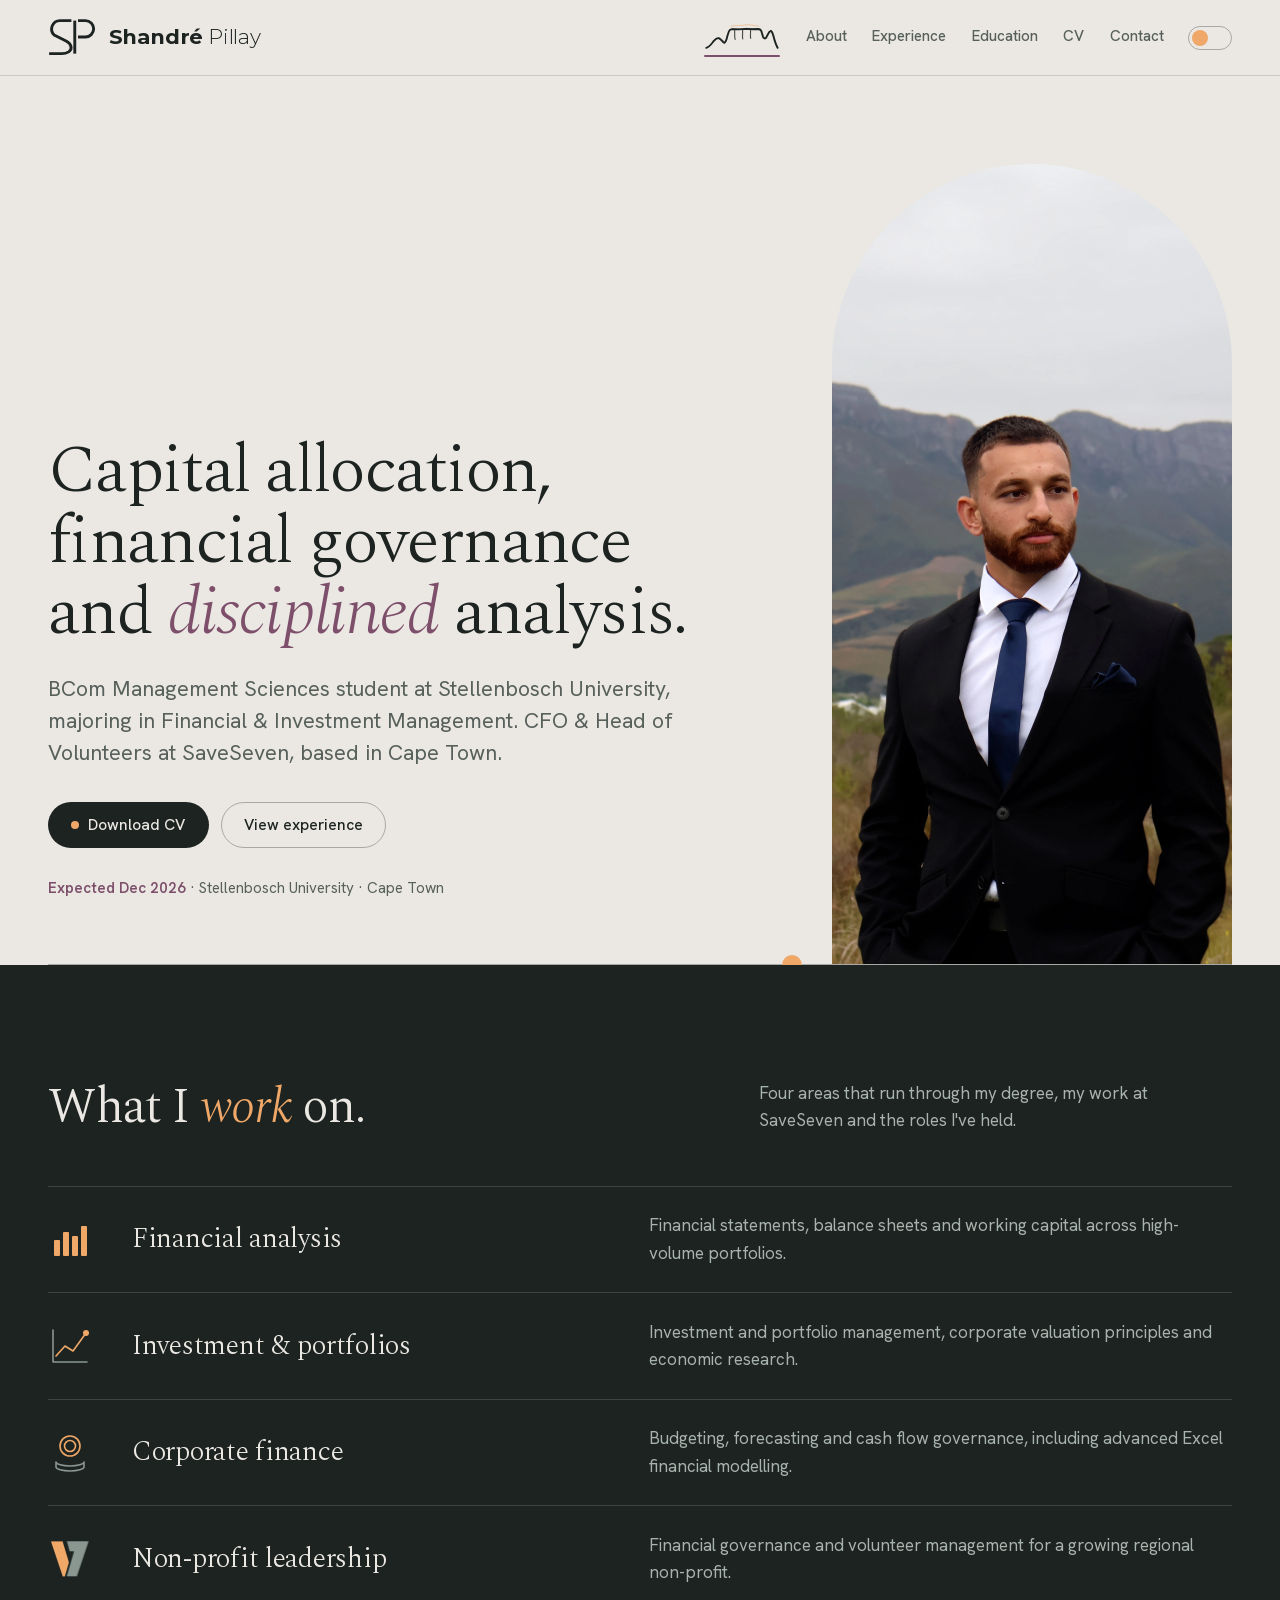
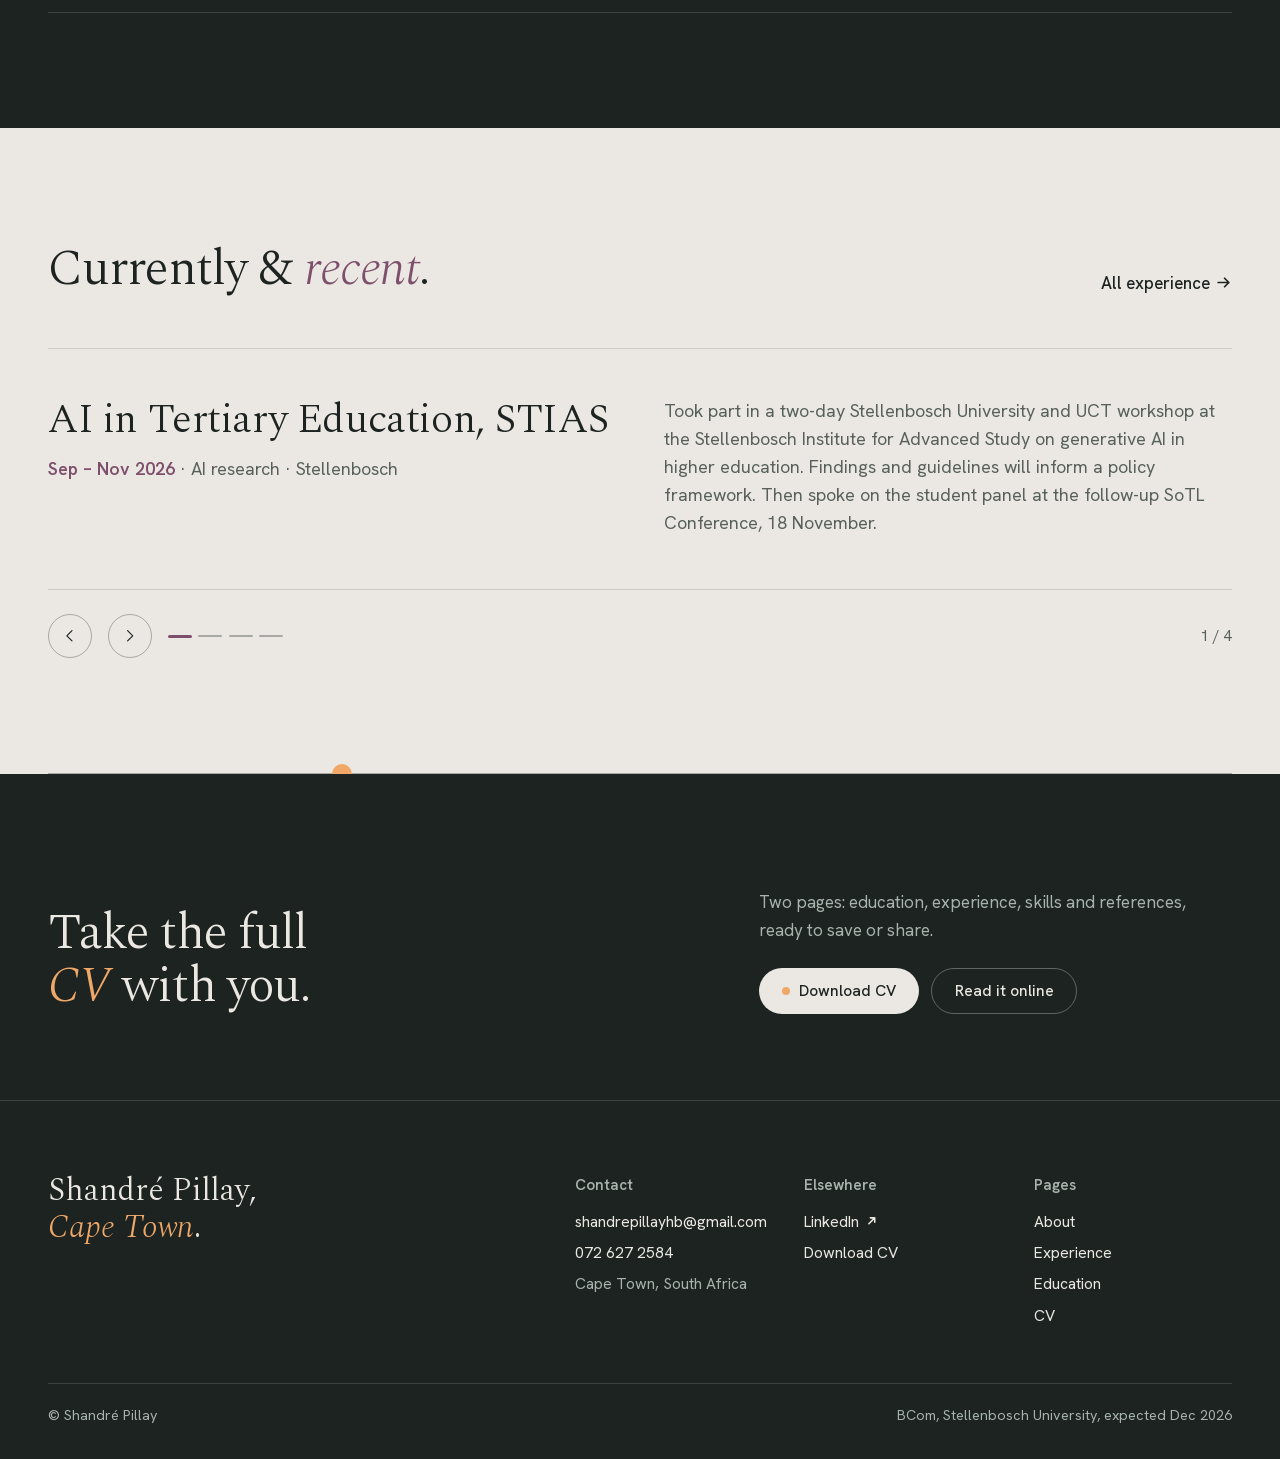
==== commit 6b1020dc: "Redesign: Atlantic Seaboard Dusk New colour world (granite, kelp, dusk mauve, apricot), Spectral and" ====
--- a/index.html
+++ b/index.html
@@ -5,12 +5,11 @@
   <meta name="viewport" content="width=device-width, initial-scale=1">
   <title>Home | Shandré Pillay</title>
   <meta name="description" content="Shandré Pillay — BCom Financial & Investment Management student at Stellenbosch University, CFO & Head of Volunteers at SaveSeven.">
-  <link rel="icon" href="assets/img/favicon.svg" type="image/svg+xml">
-  <link rel="preconnect" href="https://fonts.googleapis.com">
-  <link rel="preconnect" href="https://fonts.gstatic.com" crossorigin>
-  <link href="https://fonts.googleapis.com/css2?family=Inter:wght@400;500;600;700&family=Montserrat:wght@300;700&family=Source+Serif+4:wght@400;500;600&display=swap" rel="stylesheet">
+  <link rel="icon" href="assets/img/favicon.svg" type="image/svg+xml">
+  <link rel="preload" href="assets/fonts/spectral-300-latin.woff2" as="font" type="font/woff2" crossorigin>
+  <link rel="preload" href="assets/fonts/hanken-grotesk-latin.woff2" as="font" type="font/woff2" crossorigin>
   <link rel="stylesheet" href="assets/css/main.css">
-  <script>try{if(localStorage.getItem('theme')==='dark'||(!localStorage.getItem('theme')&&matchMedia('(prefers-color-scheme: dark)').matches))document.documentElement.style.background='#121110'}catch(e){}</script>
+  <script>try{if(localStorage.getItem('theme')==='dark'||(!localStorage.getItem('theme')&&matchMedia('(prefers-color-scheme: dark)').matches))document.documentElement.style.background='#121716'}catch(e){}</script>
   <script>try{if(sessionStorage.getItem('veil')){sessionStorage.removeItem('veil');document.documentElement.classList.add('veil-in')}}catch(e){}</script>
 </head>
 <body>
@@ -50,128 +49,141 @@
     </div>
   </header>
 
-  <main>
-    <!-- Hero -->
-    <section class="hero">
-      <div class="hero-inner">
-        <img class="hero-photo" src="assets/img/profile.jpg" alt="Shandré Pillay" style="display:none">
-        <div class="hero-photo-placeholder" aria-hidden="true">SP</div>
-        <div>
-          <div class="eyebrow">Finance · Investment Management</div>
-          <h1 class="hero-heading">Capital allocation, financial governance and disciplined analysis.</h1>
-          <div class="hero-intro">
-            <p>BCom Management Sciences student at Stellenbosch University, majoring in Financial &amp; Investment Management. CFO &amp; Head of Volunteers at SaveSeven, based in Cape Town.</p>
-          </div>
-          <div class="hero-actions">
-            <a class="btn btn-light" href="experience.html">View experience</a>
-            <a class="btn btn-outline" href="assets/docs/Shandre-Pillay-CV.pdf" download>Download CV</a>
-          </div>
-        </div>
-      </div>
-    </section>
+  <main class="home">
+    <section class="hero">
+      <div class="hero-copy">
+        <h1 class="hero-heading">Capital allocation, financial governance and <em>disciplined</em> analysis.</h1>
+        <p class="hero-intro">BCom Management Sciences student at Stellenbosch University, majoring in Financial &amp; Investment Management. CFO &amp; Head of Volunteers at SaveSeven, based in Cape Town.</p>
+        <div class="hero-actions">
+          <a class="btn btn-primary" href="assets/docs/Shandre-Pillay-CV.pdf" download><span class="dot" aria-hidden="true"></span>Download CV</a>
+          <a class="btn btn-ghost" href="experience.html">View experience</a>
+        </div>
+        <p class="meta hero-tag"><b>Expected Dec 2026</b> · Stellenbosch University · Cape Town</p>
+      </div>
+      <figure class="hero-figure">
+        <img class="hero-photo" src="assets/img/profile.jpg" alt="Shandré Pillay" width="800" height="800" style="display:none">
+        <div class="hero-photo-placeholder" aria-hidden="true">SP</div>
+      </figure>
+    </section>
+    <div class="horizon" aria-hidden="true"><span class="sun"></span></div>
+
+    <section class="focus band">
+      <div class="focus-head strip-label">
+        <h2>What I <em>work</em> on.</h2>
+        <p>Four areas that run through my degree, my work at SaveSeven and the roles I've held.</p>
+      </div>
+      <ul class="strip-grid">
+        <li class="strip-item">
+          <div class="strip-icon"><svg viewBox="0 0 44 44" aria-hidden="true"><rect class="bar" x="6" y="22" width="6" height="16" rx="1"/><rect class="bar" x="15" y="14" width="6" height="24" rx="1"/><rect class="bar" x="24" y="18" width="6" height="20" rx="1"/><rect class="bar" x="33" y="8" width="6" height="30" rx="1"/></svg></div>
+          <h3>Financial analysis</h3>
+          <p>Financial statements, balance sheets and working capital across high-volume portfolios.</p>
+        </li>
+        <li class="strip-item">
+          <div class="strip-icon"><svg viewBox="0 0 44 44" aria-hidden="true"><path class="ic-stroke ic-soft" d="M5 38h34M5 38V6"/><polyline class="ic-stroke trend-line" points="8,32 17,22 25,27 38,9"/><circle class="trend-dot" cx="38" cy="9" r="3"/></svg></div>
+          <h3>Investment &amp; portfolios</h3>
+          <p>Investment and portfolio management, corporate valuation principles and economic research.</p>
+        </li>
+        <li class="strip-item">
+          <div class="strip-icon"><svg viewBox="0 0 44 44" aria-hidden="true"><path class="ic-stroke ic-soft" d="M8 31c0 2.2 6.3 4 14 4s14-1.8 14-4M8 36c0 2.2 6.3 4 14 4s14-1.8 14-4M8 31v5M36 31v5"/><g class="coin"><circle class="ic-stroke" cx="22" cy="15" r="10"/><circle class="ic-stroke" cx="22" cy="15" r="5.5"/></g></svg></div>
+          <h3>Corporate finance</h3>
+          <p>Budgeting, forecasting and cash flow governance, including advanced Excel financial modelling.</p>
+        </li>
+        <li class="strip-item">
+          <div class="strip-icon strip-logo"><svg class="save7-mark" viewBox="0 0 1385 1291" role="img" aria-label="SaveSeven logo"><polygon class="v7 v7-a" points="0,5 428,5 660,777 509,1291 432,1291"/><polygon class="v7 v7-b" points="585,0 1385,0 952,1291 579,1285 848,368 685,368"/></svg></div>
+          <h3>Non-profit leadership</h3>
+          <p>Financial governance and volunteer management for a growing regional non-profit.</p>
+        </li>
+      </ul>
+    </section>
+
+    <section class="section">
+      <div class="section-head">
+        <h2>Currently &amp; <em>recent</em>.</h2>
+        <a class="link-arrow" href="experience.html">All experience<svg class="arrow" viewBox="0 0 16 16" aria-hidden="true"><path d="M3 8h10M9 4l4 4-4 4"/></svg></a>
+      </div>
+      <div class="carousel" role="region" aria-roledescription="carousel" aria-label="Currently and recent">
+        <div class="carousel-track" tabindex="0">
+          <article class="slide">
+            <div>
+              <h3>AI in Tertiary Education, STIAS</h3>
+              <p class="meta"><b>Sep – Nov 2026</b> · AI research · Stellenbosch</p>
+            </div>
+            <p>Took part in a two-day Stellenbosch University and UCT workshop at the Stellenbosch Institute for Advanced Study on generative AI in higher education. Findings and guidelines will inform a policy framework. Then spoke on the student panel at the follow-up SoTL Conference, 18 November.</p>
+          </article>
+          <article class="slide">
+            <div>
+              <h3>CFO &amp; Head of Volunteers</h3>
+              <p class="meta"><b>Aug 2025 – Present</b> · SaveSeven · Cape Town</p>
+            </div>
+            <p>SaveSeven (non-profit organisation), Cape Town. Capital allocation, budgeting, financial reporting and volunteer leadership.</p>
+          </article>
+          <article class="slide">
+            <div>
+              <h3>Casual Sales Consultant</h3>
+              <p class="meta"><b>Nov 2025 – Present</b> · Wedgewood · Cape Town</p>
+            </div>
+            <p>Wedgewood Crafted Confectionary, Cape Town. Point-of-sale, daily register reconciliation and bespoke corporate hampers.</p>
+          </article>
+          <article class="slide">
+            <div>
+              <h3>EMS Faculty Student Body</h3>
+              <p class="meta"><b>Previously</b> · Stellenbosch University</p>
+            </div>
+            <p>Former executive member, driving the Corporate Companies and Professional Interactions portfolio.</p>
+          </article>
+        </div>
+        <div class="carousel-controls">
+          <button class="car-btn car-prev" type="button" aria-label="Previous"><svg viewBox="0 0 24 24" fill="none" stroke="currentColor" stroke-width="1.6" stroke-linecap="round" stroke-linejoin="round" aria-hidden="true"><path d="M15 5l-7 7 7 7"/></svg></button>
+          <button class="car-btn car-next" type="button" aria-label="Next"><svg viewBox="0 0 24 24" fill="none" stroke="currentColor" stroke-width="1.6" stroke-linecap="round" stroke-linejoin="round" aria-hidden="true"><path d="M9 5l7 7-7 7"/></svg></button>
+          <div class="car-dots" role="tablist" aria-label="Choose a slide"></div>
+          <span class="car-count" aria-live="polite"></span>
+        </div>
+      </div>
+    </section>
+    <div class="horizon horizon-close" aria-hidden="true"><span class="sun"></span></div>
+
+    <section class="close band">
+      <div class="close-inner">
+        <h2>Take the full <em>CV</em> with you.</h2>
+        <div>
+          <p>Two pages: education, experience, skills and references, ready to save or share.</p>
+          <div class="hero-actions">
+            <a class="btn btn-primary" href="assets/docs/Shandre-Pillay-CV.pdf" download><span class="dot" aria-hidden="true"></span>Download CV</a>
+            <a class="btn btn-ghost" href="cv.html">Read it online</a>
+          </div>
+        </div>
+      </div>
+    </section>
+  </main>
 
-    <!-- Focus areas -->
-    <section class="strip">
-      <div class="eyebrow strip-label">Focus areas</div>
-      <div class="strip-grid">
-        <div class="strip-item">
-          <div class="strip-icon"><svg viewBox="0 0 44 44"><rect class="bar" x="6" y="22" width="6" height="16" rx="1"/><rect class="bar" x="15" y="14" width="6" height="24" rx="1"/><rect class="bar" x="24" y="18" width="6" height="20" rx="1"/><rect class="bar" x="33" y="8" width="6" height="30" rx="1"/></svg></div>
-          <h3>Financial analysis</h3>
-          <p>Financial statements, balance sheets and working capital across high-volume portfolios.</p>
-        </div>
-        <div class="strip-item">
-          <div class="strip-icon"><svg viewBox="0 0 44 44"><path class="ic-stroke ic-soft" d="M5 38h34M5 38V6" style="opacity:.6"/><polyline class="ic-stroke trend-line" points="8,32 17,22 25,27 38,9"/><circle class="trend-dot" cx="38" cy="9" r="3"/></svg></div>
-          <h3>Investment &amp; portfolios</h3>
-          <p>Investment and portfolio management, corporate valuation principles and economic research.</p>
-        </div>
-        <div class="strip-item">
-          <div class="strip-icon"><svg viewBox="0 0 44 44"><ellipse class="coin ic-stroke" cx="22" cy="22" rx="14" ry="14"/><text x="22" y="28" text-anchor="middle" font-family="Source Serif 4, Georgia, serif" font-size="18" style="fill:var(--accent)">R</text></svg></div>
-          <h3>Corporate finance</h3>
-          <p>Budgeting, forecasting and cash flow governance, including advanced Excel financial modelling.</p>
-        </div>
-        <div class="strip-item">
-          <div class="strip-icon strip-logo"><svg class="save7-mark" viewBox="0 0 1385 1291" role="img" aria-label="Save7 logo"><polygon class="v7 v7-a" points="0,5 428,5 660,777 509,1291 432,1291"/><polygon class="v7 v7-b" points="585,0 1385,0 952,1291 579,1285 848,368 685,368"/></svg></div>
-          <h3>Non-profit leadership</h3>
-          <p>Financial governance and volunteer management for a growing regional non-profit.</p>
-        </div>
-      </div>
-    </section>
-
-    <!-- Callout -->
-    <aside class="callout">
-      <div class="callout-icon"><svg viewBox="0 0 36 36" fill="none" stroke="var(--accent)" stroke-width="1.8" stroke-linecap="round" stroke-linejoin="round"><path d="M9 4h12l7 7v21H9z"/><path d="M21 4v7h7"/><path d="M14 19h9M14 24h9M14 14h3"/></svg></div>
-      <div>
-        <div class="eyebrow">Curriculum vitae</div>
-        <h3>Read the full CV or take a copy</h3>
-        <p>Education, leadership, work experience and skills on one page, plus the original document to download.</p>
-        <a class="more" href="cv.html">Open the CV →</a>
-      </div>
-    </aside>
-
-    <!-- Current role -->
-    <section class="section">
-      <div class="section-head"><h2>Currently &amp; recent</h2><a href="experience.html">All experience →</a></div>
-      <div class="carousel" role="region" aria-roledescription="carousel" aria-label="Currently and recent">
-      <div class="carousel-track" tabindex="0">
-        <div class="card slide">
-          <div class="eyebrow">Sep – Nov 2026 · AI research</div>
-          <h3>AI in Tertiary Education · STIAS</h3>
-          <p>Took part in a two-day Stellenbosch University and UCT workshop at the Stellenbosch Institute for Advanced Study on generative AI in higher education. Findings and guidelines will inform a policy framework. Next: the SoTL Conference, 18 November.</p>
-        </div>
-        <div class="card slide">
-          <div class="eyebrow">Aug 2025 – Present</div>
-          <h3>CFO &amp; Head of Volunteers</h3>
-          <p>SaveSeven (non-profit organisation), Cape Town. Capital allocation, budgeting, financial reporting and volunteer leadership.</p>
-        </div>
-        <div class="card slide">
-          <div class="eyebrow">Nov 2025 – Present</div>
-          <h3>Casual Sales Consultant</h3>
-          <p>Wedgewood Crafted Confectionary, Cape Town. Point-of-sale, daily register reconciliation and bespoke corporate hampers.</p>
-        </div>
-        <div class="card slide">
-          <div class="eyebrow">Previously · Stellenbosch University</div>
-          <h3>EMS Faculty Student Body</h3>
-          <p>Former executive member, driving the Corporate Companies and Professional Interactions portfolio.</p>
-        </div>
-      </div>
-      <div class="carousel-controls">
-        <button class="car-btn car-prev" type="button" aria-label="Previous"><svg viewBox="0 0 24 24" fill="none" stroke="currentColor" stroke-width="2" stroke-linecap="round" stroke-linejoin="round"><path d="M15 5l-7 7 7 7"/></svg></button>
-        <div class="car-dots" role="tablist" aria-label="Choose a slide"></div>
-        <span class="car-count" aria-live="polite"></span>
-        <button class="car-btn car-next" type="button" aria-label="Next"><svg viewBox="0 0 24 24" fill="none" stroke="currentColor" stroke-width="2" stroke-linecap="round" stroke-linejoin="round"><path d="M9 5l7 7-7 7"/></svg></button>
-      </div>
-    </div>
-    </section>
-  </main>
-
-  <footer class="site-footer" id="contact">
-    <div>
-      <h4>Contact</h4>
-      <ul>
-        <li><a href="mailto:shandrepillayhb@gmail.com">shandrepillayhb@gmail.com</a></li>
-        <li><a href="tel:+27726272584">072 627 2584</a></li>
-        <li>Cape Town, South Africa</li>
-      </ul>
-    </div>
-    <div>
-      <h4>Elsewhere</h4>
-      <ul>
-        <li><a href="https://www.linkedin.com/in/shandre-pillay-23a5292a1/" target="_blank" rel="noopener">LinkedIn ↗</a></li>
-        <li><a href="assets/docs/Shandre-Pillay-CV.pdf" download>Download CV</a></li>
-      </ul>
-    </div>
-    <div>
-      <h4>Pages</h4>
-      <ul>
-        <li><a href="about.html">About</a></li>
-        <li><a href="experience.html">Experience</a></li>
-        <li><a href="education.html">Education</a></li>
-        <li><a href="cv.html">CV</a></li>
-      </ul>
-    </div>
-    <div class="footer-bottom">© Shandré Pillay</div>
-  </footer>
-</div>
+  <footer class="site-footer band" id="contact">
+    <p class="footer-sign">Shandré Pillay, <em>Cape Town</em>.</p>
+    <div>
+      <h4>Contact</h4>
+      <ul>
+        <li><a href="mailto:shandrepillayhb@gmail.com">shandrepillayhb@gmail.com</a></li>
+        <li><a href="tel:+27726272584">072 627 2584</a></li>
+        <li><span>Cape Town, South Africa</span></li>
+      </ul>
+    </div>
+    <div>
+      <h4>Elsewhere</h4>
+      <ul>
+        <li><a href="https://www.linkedin.com/in/shandre-pillay-23a5292a1/" target="_blank" rel="noopener">LinkedIn<svg class="arrow" viewBox="0 0 16 16" aria-hidden="true"><path d="M5 11 11 5M6.5 5H11v4.5"/></svg></a></li>
+        <li><a href="assets/docs/Shandre-Pillay-CV.pdf" download>Download CV</a></li>
+      </ul>
+    </div>
+    <div>
+      <h4>Pages</h4>
+      <ul>
+        <li><a href="about.html">About</a></li>
+        <li><a href="experience.html">Experience</a></li>
+        <li><a href="education.html">Education</a></li>
+        <li><a href="cv.html">CV</a></li>
+      </ul>
+    </div>
+    <div class="footer-bottom"><span>&copy; Shandré Pillay</span><span>BCom, Stellenbosch University, expected Dec 2026</span></div>
+  </footer></div>
 
 <button class="back-to-top" aria-label="Back to top"><svg viewBox="0 0 24 24" fill="none" stroke="currentColor" stroke-width="2" stroke-linecap="round" stroke-linejoin="round"><path d="M12 19V5M5 12l7-7 7 7"/></svg></button>
 <script src="assets/js/site.js"></script>
--- a/assets/css/main.css
+++ b/assets/css/main.css
@@ -1,129 +1,170 @@
-/* Shandré Pillay — personal site
-   Visual language follows the reference portfolio: warm paper background,
-   deep green hero card, Inter + Source Serif 4, uppercase headings. */
-
+/* Shandré Pillay: Atlantic Seaboard Dusk.
+   Granite ground, kelp-black ink and bands, a dusk mauve accent on granite
+   and an apricot afterglow on kelp. Light serif headings with one italic
+   word, hairlines instead of shadows, pills for every control. */
+
+/* ---------- Fonts (self-hosted) ---------- */
+@font-face { font-family: "Spectral"; font-style: normal; font-weight: 300; font-display: swap;
+  src: url("../fonts/spectral-300-latin.woff2") format("woff2");
+  unicode-range: U+0000-00FF, U+0131, U+0152-0153, U+02BB-02BC, U+02C6, U+02DA, U+02DC, U+0304, U+0308, U+0329, U+2000-206F, U+20AC, U+2122, U+2191, U+2193, U+2212, U+2215, U+FEFF, U+FFFD; }
+@font-face { font-family: "Spectral"; font-style: normal; font-weight: 300; font-display: swap;
+  src: url("../fonts/spectral-300-latin-ext.woff2") format("woff2");
+  unicode-range: U+0100-02BA, U+02BD-02C5, U+02C7-02CC, U+02CE-02D7, U+02DD-02FF, U+1D00-1DBF, U+1E00-1E9F, U+1EF2-1EFF, U+2020, U+20A0-20AB, U+20AD-20C4, U+2113, U+2C60-2C7F, U+A720-A7FF; }
+@font-face { font-family: "Spectral"; font-style: italic; font-weight: 300; font-display: swap;
+  src: url("../fonts/spectral-300-italic-latin.woff2") format("woff2");
+  unicode-range: U+0000-00FF, U+0131, U+0152-0153, U+02BB-02BC, U+02C6, U+02DA, U+02DC, U+0304, U+0308, U+0329, U+2000-206F, U+20AC, U+2122, U+2191, U+2193, U+2212, U+2215, U+FEFF, U+FFFD; }
+@font-face { font-family: "Spectral"; font-style: italic; font-weight: 300; font-display: swap;
+  src: url("../fonts/spectral-300-italic-latin-ext.woff2") format("woff2");
+  unicode-range: U+0100-02BA, U+02BD-02C5, U+02C7-02CC, U+02CE-02D7, U+02DD-02FF, U+1D00-1DBF, U+1E00-1E9F, U+1EF2-1EFF, U+2020, U+20A0-20AB, U+20AD-20C4, U+2113, U+2C60-2C7F, U+A720-A7FF; }
+@font-face { font-family: "Hanken Grotesk"; font-style: normal; font-weight: 100 900; font-display: swap;
+  src: url("../fonts/hanken-grotesk-latin.woff2") format("woff2");
+  unicode-range: U+0000-00FF, U+0131, U+0152-0153, U+02BB-02BC, U+02C6, U+02DA, U+02DC, U+0304, U+0308, U+0329, U+2000-206F, U+20AC, U+2122, U+2191, U+2193, U+2212, U+2215, U+FEFF, U+FFFD; }
+@font-face { font-family: "Hanken Grotesk"; font-style: normal; font-weight: 100 900; font-display: swap;
+  src: url("../fonts/hanken-grotesk-latin-ext.woff2") format("woff2");
+  unicode-range: U+0100-02BA, U+02BD-02C5, U+02C7-02CC, U+02CE-02D7, U+02DD-02FF, U+1D00-1DBF, U+1E00-1E9F, U+1EF2-1EFF, U+2020, U+20A0-20AB, U+20AD-20C4, U+2113, U+2C60-2C7F, U+A720-A7FF; }
+@font-face { font-family: "Montserrat"; font-style: normal; font-weight: 100 900; font-display: swap;
+  src: url("../fonts/montserrat-latin.woff2") format("woff2");
+  unicode-range: U+0000-00FF, U+0131, U+0152-0153, U+02BB-02BC, U+02C6, U+02DA, U+02DC, U+0304, U+0308, U+0329, U+2000-206F, U+20AC, U+2122, U+2191, U+2193, U+2212, U+2215, U+FEFF, U+FFFD; }
+@font-face { font-family: "Montserrat"; font-style: normal; font-weight: 100 900; font-display: swap;
+  src: url("../fonts/montserrat-latin-ext.woff2") format("woff2");
+  unicode-range: U+0100-02BA, U+02BD-02C5, U+02C7-02CC, U+02CE-02D7, U+02DD-02FF, U+1D00-1DBF, U+1E00-1E9F, U+1EF2-1EFF, U+2020, U+20A0-20AB, U+20AD-20C4, U+2113, U+2C60-2C7F, U+A720-A7FF; }
+
+/* ---------- Tokens ---------- */
 :root {
-  --bg: #f6efe2;
-  --text: #2e2219;
-  --muted: #76624f;
-  --line: #dccdb4;
-  --accent: #7a4a2b;
-  --accent-soft: #b8895e;
-  --card: #fbf6ea;
-  --hero-bg: #3b2a1f;
-  --hero-text: #f6efe2;
-  --hero-muted: #cdbba3;
-  --hero-eyebrow: #dcb68a;
-  --badge-bg: rgba(122, 74, 43, 0.1);
-  --shadow: 0 1.5rem 3rem rgba(59, 42, 31, 0.2), 0 0.3rem 0.75rem rgba(59, 42, 31, 0.1);
+  /* world colours */
+  --granite: #ebe8e3;
+  --granite-paper: #f4f2ee;
+  --kelp: #1c2321;
+  --kelp-deep: #121716;
+  --mauve: #7d4f6b;
+  --mauve-light: #d6a8c3;
+  --apricot: #f0a868;
+  --sea: #8a9690;
+
+  /* roles (light) */
+  --ground: var(--granite);
+  --paper: var(--granite-paper);
+  --ink: var(--kelp);
+  --muted: #57605b;
+  --accent: var(--mauve);          /* accent as text and line on this ground */
+  --accent-2: #b48aa3;             /* softer second tone (Save7 mark, trend axis) */
+  --sun: var(--apricot);           /* the afterglow: dots and fills only on granite */
+  --rule: rgba(28, 35, 33, 0.15);
+  --outline: rgba(28, 35, 33, 0.32);
+  --tint: rgba(125, 79, 107, 0.08);
+  --band: var(--kelp);
+
+  /* type */
+  --serif: "Spectral", Georgia, "Times New Roman", serif;
+  --sans: "Hanken Grotesk", system-ui, -apple-system, "Segoe UI", sans-serif;
+
+  /* layout */
+  --container: 74rem;
+  --gutter: clamp(1.25rem, 4vw, 3rem);
+  --pad-x: max(var(--gutter), calc((100% - var(--container)) / 2));
+  --section: clamp(4.5rem, 9vw, 7.5rem);
+  --panel: 1.5rem;
+  --ease: cubic-bezier(0.22, 1, 0.36, 1);
 }
 
 body.dark-mode {
-  --bg: #121110;
-  --text: #efe6d6;
-  --muted: #b1a998;
-  --line: #34302b;
-  --accent: #e2b27a;
-  --accent-soft: #b8895e;
-  --card: #1c1a18;
-  --hero-bg: #f1e6d1;
-  --hero-text: #2e2219;
-  --hero-muted: #6e5b49;
-  --hero-eyebrow: #7a4a2b;
-  --badge-bg: rgba(226, 178, 122, 0.15);
-  --shadow: 0 1.5rem 3rem rgba(0, 0, 0, 0.35), 0 0.3rem 0.75rem rgba(0, 0, 0, 0.2);
-}
-
+  --ground: var(--kelp-deep);
+  --paper: #18201e;
+  --ink: #e9e6e0;
+  --muted: #a3aca6;
+  --accent: var(--mauve-light);
+  --accent-2: #8f6b81;
+  --sun: var(--apricot);
+  --rule: rgba(233, 230, 224, 0.14);
+  --outline: rgba(233, 230, 224, 0.3);
+  --tint: rgba(214, 168, 195, 0.1);
+  --band: #242e2b;
+}
+
+/* Kelp bands swap every role at once */
+.band {
+  --ground: var(--band);
+  --ink: #ebe8e3;
+  --muted: #a9b3ad;
+  --accent: var(--apricot);
+  --accent-2: var(--sea);
+  --rule: rgba(235, 232, 227, 0.16);
+  --outline: rgba(235, 232, 227, 0.34);
+  --tint: rgba(240, 168, 104, 0.12);
+  background: var(--ground);
+  color: var(--ink);
+}
+
+/* ---------- Base ---------- */
 *, *::before, *::after { box-sizing: border-box; }
-
-html { font-size: 85%; overflow-y: scroll; scroll-behavior: smooth; }
-
+html { font-size: 100%; overflow-y: scroll; scroll-behavior: smooth; -webkit-text-size-adjust: 100%; scrollbar-color: var(--outline) transparent; }
 body {
   margin: 0;
-  background: var(--bg);
-  color: var(--text);
-  font-family: Inter, -apple-system, BlinkMacSystemFont, "Segoe UI", Arial, Helvetica, sans-serif;
-  line-height: 1.65;
-}
-body.ready { transition: background 0.25s, color 0.25s; }
-body.ready .hero { transition: background 0.25s; }
-
-a { color: var(--accent); }
-img { max-width: 100%; }
-
-.page {
-  max-width: 1040px;
-  margin: 0 auto;
-  padding: 1.25rem 1.25rem 3rem;
-}
-
-h1, h2, h3, h4 {
-  font-weight: 700;
-  text-transform: uppercase;
-  letter-spacing: 0.02em;
-  margin: 0 0 0.5rem;
-  color: var(--text);
-}
-h1 { font-size: 2rem; line-height: 1.1; }
-h2 { font-size: 1.5rem; line-height: 1.15; }
-h3 { font-size: 1.2rem; line-height: 1.25; }
-h4 { font-size: 1.05rem; }
+  background: var(--ground);
+  color: var(--ink);
+  font-family: var(--sans);
+  font-size: 1.0625rem;
+  line-height: 1.6;
+  caret-color: var(--accent);
+  -webkit-font-smoothing: antialiased;
+  text-rendering: optimizeLegibility;
+}
+body.ready { transition: background-color 0.25s var(--ease), color 0.25s var(--ease); }
+::selection { background: color-mix(in srgb, var(--sun) 55%, transparent); color: var(--kelp); }
+
+a { color: var(--accent); text-underline-offset: 0.2em; text-decoration-thickness: 1px; }
+a:hover { text-decoration-thickness: 2px; }
+img { max-width: 100%; display: block; }
+:focus-visible { outline: 2px solid var(--accent); outline-offset: 3px; border-radius: 4px; }
 p { margin: 0 0 1rem; }
 
-.eyebrow {
-  color: var(--accent);
-  font-size: 0.7rem;
-  letter-spacing: 0.16em;
-  font-weight: 700;
-  text-transform: uppercase;
-  margin-bottom: 0.5rem;
-}
+h1, h2, h3, h4 { margin: 0 0 0.5rem; color: var(--ink); font-weight: 300; }
+h1, h2, h3 { font-family: var(--serif); text-wrap: balance; }
+h1 em, h2 em, h3 em { font-style: italic; color: var(--accent); }
+h1 { font-size: clamp(2.5rem, 1.5rem + 3.6vw, 4.25rem); line-height: 1.04; letter-spacing: -0.025em; }
+h2 { font-size: clamp(2rem, 1.35rem + 2.4vw, 3.1rem); line-height: 1.08; letter-spacing: -0.02em; }
+h3 { font-size: clamp(1.35rem, 1.15rem + 0.7vw, 1.7rem); line-height: 1.2; letter-spacing: -0.01em; }
+h4 { font-family: var(--sans); font-size: 0.95rem; font-weight: 600; color: var(--muted); }
+
+.meta, .entry-meta, .cv-row span, .car-count { font-variant-numeric: tabular-nums; }
+.meta { color: var(--muted); font-size: 0.95rem; margin: 0 0 0.6rem; }
+.meta b { font-weight: 600; color: var(--accent); }
+.arrow { width: 1em; height: 1em; vertical-align: -0.14em; margin-left: 0.3em; fill: none; stroke: currentColor; stroke-width: 1.6; stroke-linecap: round; stroke-linejoin: round; transition: transform 0.2s var(--ease); }
+@media (hover: hover) and (pointer: fine) { a:hover .arrow { transform: translateX(3px); } }
+
+/* Content columns: full-bleed backgrounds, centred content */
+.site-header, main, .site-footer { padding-inline: var(--pad-x); }
+main.home { padding-inline: 0; }
+main.home > * { padding-inline: var(--pad-x); }
 
 /* ---------- Header ---------- */
 .site-header {
+  position: sticky;
+  top: 0;
+  z-index: 50;
   display: flex;
   align-items: center;
   justify-content: space-between;
   gap: 1rem;
-  padding-bottom: 1rem;
-  margin-bottom: 2.5rem;
-  border-bottom: 1px solid var(--line);
-  position: relative;
-}
-.brand { display: flex; align-items: center; gap: 0.95rem; text-decoration: none; }
-.header-logo { width: 2.7rem; height: 2.7rem; flex: 0 0 auto; }
-.header-logo svg { width: 100%; height: 100%; overflow: visible; }
-.site-title {
-  font-size: 1.65rem;
-  font-weight: 700;
-  text-transform: uppercase;
-  letter-spacing: 0.04em;
-  color: var(--text);
-  line-height: 1.1;
-}
-.site-title small {
-  display: block;
-  font-size: 0.6rem;
-  letter-spacing: 0.18em;
-  color: var(--muted);
-  font-weight: 500;
-  margin-top: 0.2rem;
-}
-
-/* Logo: SP monogram + wordmark */
-.brand { --logo: #3b2a1f; }
-body.dark-mode .brand { --logo: #efe6d6; }
-.logo-mark { height: 2.9rem; width: auto; flex: 0 0 auto; overflow: visible; transition: transform 0.35s cubic-bezier(.3,1.4,.5,1); }
+  min-height: 4.75rem;
+  background: color-mix(in srgb, var(--ground) 92%, transparent);
+  -webkit-backdrop-filter: blur(10px);
+  backdrop-filter: blur(10px);
+  border-bottom: 1px solid var(--rule);
+}
+.brand { display: flex; align-items: center; gap: 0.85rem; text-decoration: none; --logo: var(--ink); }
+.logo-mark { height: 2.4rem; width: auto; flex: 0 0 auto; overflow: visible; transition: transform 0.35s cubic-bezier(.3,1.4,.5,1); }
 .logo-mark .lg { fill: none; stroke: var(--logo); stroke-width: 18; stroke-linecap: butt; stroke-linejoin: round; }
 .logo-mark.draw .lg { stroke-dasharray: 1; stroke-dashoffset: 1; animation: logoDraw 0.9s cubic-bezier(.6,0,.3,1) forwards; }
 .logo-mark.draw .lg-p1 { animation-delay: 0.45s; }
 .logo-mark.draw .lg-p2 { animation-delay: 0.7s; }
 @keyframes logoDraw { to { stroke-dashoffset: 0; } }
-.brand:hover .logo-mark, .brand:focus-visible .logo-mark { transform: translateY(-3px) rotate(-3deg); }
+.brand:focus-visible .logo-mark { transform: translateY(-3px) rotate(-3deg); }
+@media (hover: hover) and (pointer: fine) { .brand:hover .logo-mark { transform: translateY(-3px) rotate(-3deg); } }
 .logo-word {
   position: relative;
-  font-family: Montserrat, Inter, sans-serif;
-  font-size: 1.5rem;
+  font-family: "Montserrat", var(--sans);
+  font-size: 1.3rem;
   font-weight: 300;
   letter-spacing: -0.01em;
   color: var(--logo);
@@ -136,39 +177,56 @@
   position: absolute;
   left: 0; right: 0; bottom: -0.3rem;
   height: 2px;
-  background: var(--accent);
+  background: var(--sun);
   transform: scaleX(0);
   transform-origin: left;
-  transition: transform 0.35s ease;
+  transition: transform 0.35s var(--ease);
 }
 .brand:hover .logo-word::after, .brand:focus-visible .logo-word::after { transform: scaleX(1); }
-@media (max-width: 860px) { .logo-word { font-size: 1.2rem; } .logo-mark { height: 2.4rem; } }
-@media (prefers-reduced-motion: reduce) { .logo-mark.draw .lg { animation: none; stroke-dashoffset: 0; } .logo-mark, .logo-word::after { transition: none; } }
-
-.header-right { display: flex; align-items: center; gap: 1.75rem; }
-.nav-list { display: flex; gap: 1.6rem; list-style: none; margin: 0; padding: 0; }
+
+.header-right { display: flex; align-items: center; gap: 1.5rem; }
+.nav-list { position: relative; display: flex; align-items: center; gap: 1.6rem; list-style: none; margin: 0; padding: 0; }
 .nav-link {
+  display: inline-block;
   color: var(--muted);
   font-size: 0.95rem;
   font-weight: 500;
-  text-transform: uppercase;
-  letter-spacing: 0.08em;
   text-decoration: none;
-  padding-bottom: 2px;
+  padding: 0.35rem 0;
   border-bottom: 2px solid transparent;
-}
-.nav-link:hover, .nav-link.active { color: var(--text); border-color: var(--accent); }
+  transition: color 0.18s var(--ease);
+}
+.nav-link:hover, .nav-link.active { color: var(--ink); border-color: var(--accent); }
+.nav-list.has-slider .nav-link { border-color: transparent; }
+.nav-slider {
+  position: absolute;
+  left: 0;
+  height: 2px;
+  width: 0;
+  margin-top: -2px;
+  background: var(--accent);
+  border-radius: 2px;
+  opacity: 0;
+  pointer-events: none;
+  transition: left 0.4s var(--ease), width 0.4s var(--ease), opacity 0.25s;
+}
+@keyframes navSlide {
+  from { opacity: 0; transform: translateX(calc(var(--r, 0) * 96px + 32px)); }
+  60%  { opacity: 1; }
+  to   { opacity: 1; transform: none; }
+}
+@keyframes navDrop { from { opacity: 0; transform: translateY(-8px); } to { opacity: 1; transform: none; } }
+.nav-list.sliding li { animation: navSlide 0.5s cubic-bezier(.2, .9, .25, 1) both; animation-delay: calc(var(--r, 0) * 30ms); }
 
 /* Home tab: Table Mountain line drawing that sketches itself */
-.mtn-link { display: inline-flex; align-items: flex-end; line-height: 0; padding-bottom: 3px; }
-.mtn { height: 1.9rem; width: auto; overflow: visible; display: block; }
+.mtn-link { display: inline-flex; align-items: flex-end; line-height: 0; }
+.mtn { height: 1.7rem; width: auto; overflow: visible; display: block; }
 .mtn .sk { fill: none; stroke: currentColor; stroke-linecap: round; stroke-linejoin: round; stroke-dasharray: 1 3; stroke-dashoffset: 0; }
 .mtn .m1 { stroke-width: 3.2; }
 .mtn .m2 { stroke-width: 1.5; opacity: 0.45; }
 .mtn .g  { stroke-width: 2; opacity: 0.8; }
-.mtn .c  { stroke-width: 1.7; opacity: 0.6; }
+.mtn .c  { stroke-width: 1.7; opacity: 0.6; stroke: var(--sun); }
 .mtn-label { position: absolute; width: 1px; height: 1px; overflow: hidden; clip: rect(0 0 0 0); white-space: nowrap; }
-/* stop-start progress, like a pencil catching and moving on */
 @keyframes sketch {
   0%   { stroke-dashoffset: 1.1; }
   22%  { stroke-dashoffset: 0.72; }
@@ -177,714 +235,454 @@
   64%  { stroke-dashoffset: 0.24; }
   100% { stroke-dashoffset: 0; }
 }
-.mtn-link:hover .sk, .mtn-link:focus-visible .sk, .mtn-link.sketching .sk {
-  animation: sketch 1.15s cubic-bezier(.45, .05, .35, 1) both;
+.mtn-text .mtn { height: 1.35rem; }
+.mtn-link:focus-visible .sk, .mtn-link.sketching .sk, .mtn-link.hovering .sk { animation: sketch 1.15s cubic-bezier(.45, .05, .35, 1) both; }
+@media (hover: hover) and (pointer: fine) {
+  .mtn-link:hover .sk { animation: sketch 1.15s cubic-bezier(.45, .05, .35, 1) both; }
 }
 .mtn-link:hover .m2, .mtn-link:focus-visible .m2, .mtn-link.sketching .m2 { animation-delay: 0.14s; animation-duration: 1.3s; }
 .mtn-link:hover .c,  .mtn-link:focus-visible .c,  .mtn-link.sketching .c  { animation-delay: 0.45s; animation-duration: 0.9s; }
 .mtn-link:hover .g1, .mtn-link.sketching .g1, .mtn-link:focus-visible .g1 { animation-delay: 0.7s;  animation-duration: 0.55s; }
 .mtn-link:hover .g2, .mtn-link.sketching .g2, .mtn-link:focus-visible .g2 { animation-delay: 0.82s; animation-duration: 0.55s; }
 .mtn-link:hover .g3, .mtn-link.sketching .g3, .mtn-link:focus-visible .g3 { animation-delay: 0.94s; animation-duration: 0.55s; }
-@media (max-width: 860px) {
-  .mtn-link { align-items: center; gap: 0.7rem; line-height: 1.4; }
-  .mtn { height: 1.6rem; }
-  .mtn-label { position: static; width: auto; height: auto; overflow: visible; clip: auto; }
-}
-/* Off the home page the tab reads "HOME"; hovering swaps the word for the sketch.
-   The (invisible) drawing keeps the tab's width constant so nothing shifts. */
+/* Off the home page the tab reads "Home"; hovering swaps the word for the sketch */
 .mtn-text { position: relative; }
-.mtn-text .mtn { opacity: 0; transition: opacity 0.25s ease; }
+.mtn-text .mtn { opacity: 0; transition: opacity 0.25s var(--ease); }
 .mtn-text .mtn-label {
   position: absolute;
-  left: 0; right: 0; top: 0; bottom: 3px;
+  inset: 0;
   width: auto; height: auto;
   clip: auto; overflow: visible;
   display: flex; align-items: center; justify-content: center;
   line-height: 1;
-  transition: opacity 0.2s ease;
+  transition: opacity 0.2s var(--ease);
 }
 .mtn-text:hover .mtn, .mtn-text:focus-visible .mtn { opacity: 1; }
 .mtn-text:hover .mtn-label, .mtn-text:focus-visible .mtn-label { opacity: 0; }
-@media (max-width: 860px) {
-  .mtn-text .mtn { opacity: 1; }
-  .mtn-text .mtn-label { position: static; display: inline; opacity: 1; }
-}
-@media (prefers-reduced-motion: reduce) {
-  .mtn-link .sk { animation: none !important; }
-  .mtn-text .mtn, .mtn-text .mtn-label { transition: none; }
-}
-
-/* Sliding tabs: slide out on every page load, underline glides between tabs */
-.nav-list { position: relative; }
-.nav-list.has-slider .nav-link { border-color: transparent; }
-.nav-slider {
-  position: absolute;
-  left: 0;
-  bottom: -2px;
-  height: 2px;
-  width: 0;
-  background: var(--accent);
-  border-radius: 2px;
-  opacity: 0;
-  pointer-events: none;
-  transition: left 0.4s cubic-bezier(.4, 0, .2, 1), width 0.4s cubic-bezier(.4, 0, .2, 1), opacity 0.25s;
-}
-@keyframes navSlide {
-  from { opacity: 0; transform: translateX(calc(var(--r, 0) * 108px + 36px)); }
-  60%  { opacity: 1; }
-  to   { opacity: 1; transform: none; }
-}
-@keyframes navDrop {
-  from { opacity: 0; transform: translateY(-10px); }
-  to   { opacity: 1; transform: none; }
-}
-.nav-list.sliding li {
-  animation: navSlide 0.5s cubic-bezier(.2, .9, .25, 1) both;
-  animation-delay: calc(var(--r, 0) * 30ms);
-}
-@media (max-width: 860px) {
-  .nav-slider { display: none; }
-  .nav-list.sliding li { animation: none; }
-  .nav-list.open li { animation: navDrop 0.4s ease both; animation-delay: calc(var(--i, 0) * 45ms); }
-}
-@media (prefers-reduced-motion: reduce) {
-  .nav-list.sliding li, .nav-list.open li { animation: none; }
-  .nav-slider { transition: none; }
-}
-
-/* Dark-mode switch */
+
+/* Theme switch: the sun sets into night */
 .theme-switch {
   position: relative;
-  width: 2.4rem;
-  height: 1.2rem;
+  width: 2.75rem;
+  height: 1.5rem;
   border-radius: 999px;
-  border: 1px solid var(--line);
-  background: var(--line);
+  border: 1px solid var(--outline);
+  background: transparent;
   cursor: pointer;
   padding: 0;
   flex: 0 0 auto;
-}
+  transition: border-color 0.18s var(--ease);
+}
+.theme-switch:hover { border-color: var(--ink); }
 .theme-switch::after {
   content: "";
   position: absolute;
   top: 50%;
-  left: 2px;
-  width: 0.9rem;
-  height: 0.9rem;
-  margin-top: -0.45rem;
+  left: 0.2rem;
+  width: 1rem;
+  height: 1rem;
+  margin-top: -0.5rem;
   border-radius: 50%;
-  background: var(--bg);
-  transition: transform 0.2s;
-}
-body.dark-mode .theme-switch { background: var(--accent); }
-body.dark-mode .theme-switch::after { transform: translateX(1.2rem); }
+  background: var(--sun);
+  transition: transform 0.3s var(--ease), background-color 0.3s var(--ease), box-shadow 0.3s var(--ease);
+}
+body.dark-mode .theme-switch::after { transform: translateX(1.2rem); background: transparent; box-shadow: inset -0.3rem -0.12rem 0 0 var(--ink); }
 
 .menu-toggle {
   display: none;
-  background: none;
-  border: 0;
-  padding: 0.25rem;
+  width: 2.75rem;
+  height: 2.75rem;
+  border-radius: 999px;
+  border: 1px solid var(--outline);
+  background: transparent;
+  color: var(--ink);
   cursor: pointer;
-  color: var(--muted);
-}
-.menu-toggle svg { width: 1.8rem; height: 1.8rem; display: block; }
-
-@media (max-width: 860px) {
-  .menu-toggle { display: block; }
-  .nav-list {
-    display: none;
-    position: absolute;
-    top: 100%;
-    left: 0;
-    right: 0;
-    flex-direction: column;
-    gap: 0;
-    background: var(--bg);
-    border-bottom: 1px solid var(--line);
-    padding: 0.5rem 0 1rem;
-    z-index: 20;
-  }
-  .nav-list.open { display: flex; }
-  .nav-list li { padding: 0.55rem 0; }
-  .site-title { font-size: 1.25rem; }
-}
-
-/* ---------- Hero ---------- */
+  padding: 0;
+  place-items: center;
+}
+.menu-toggle svg { width: 1.3rem; height: 1.3rem; display: block; }
+
+/* ---------- Buttons ---------- */
+.btn {
+  display: inline-flex;
+  align-items: center;
+  gap: 0.55rem;
+  min-height: 2.875rem;
+  padding: 0.7rem 1.4rem;
+  border-radius: 999px;
+  border: 1px solid transparent;
+  font: 500 0.975rem/1 var(--sans);
+  text-decoration: none;
+  cursor: pointer;
+  transition: background-color 0.18s var(--ease), color 0.18s var(--ease), border-color 0.18s var(--ease), transform 0.14s var(--ease);
+}
+.btn:active { transform: scale(0.97); }
+.btn-primary { background: var(--ink); color: var(--ground); }
+.btn-primary .dot { width: 0.5rem; height: 0.5rem; border-radius: 50%; background: var(--sun); flex: 0 0 auto; }
+.btn-ghost { background: transparent; color: var(--ink); border-color: var(--outline); }
+@media (hover: hover) {
+  .btn-primary:hover { background: var(--accent); color: var(--ground); }
+  .band .btn-primary:hover, body.dark-mode .btn-primary:hover { color: var(--kelp); }
+  .btn-ghost:hover { border-color: var(--accent); color: var(--accent); }
+}
+.btn .arrow { margin-left: 0; }
+.link-arrow { font-weight: 500; text-decoration: none; color: var(--ink); white-space: nowrap; }
+.link-arrow:hover { color: var(--accent); }
+
+/* ---------- Home: hero ---------- */
 .hero {
-  max-width: 960px;
-  margin: 0 auto 2.75rem;
-  background: var(--hero-bg);
-  border: 1px solid rgba(255, 255, 255, 0.08);
-  border-radius: 1rem;
-  box-shadow: var(--shadow);
-  padding: 2.5rem 3rem;
-}
-.hero .eyebrow { color: var(--hero-eyebrow); }
-.hero-inner { display: flex; align-items: center; gap: 2rem; }
+  display: grid;
+  grid-template-columns: minmax(0, 7fr) minmax(0, 5fr);
+  gap: clamp(2rem, 5vw, 4.5rem);
+  align-items: end;
+  padding-top: clamp(3rem, 7vw, 5.5rem);
+  padding-bottom: 0;
+}
+.hero-copy { padding-bottom: clamp(2.5rem, 5vw, 4rem); }
+.hero-heading { max-width: 19.5ch; margin-bottom: 1.5rem; }
+.hero-intro { color: var(--muted); font-size: clamp(1.125rem, 1rem + 0.45vw, 1.35rem); line-height: 1.5; max-width: 34em; margin-bottom: 2rem; }
+.hero-actions { display: flex; flex-wrap: wrap; gap: 0.75rem; }
+.hero-tag { margin: 1.75rem 0 0; }
+.hero-figure { position: relative; margin: 0; justify-self: end; width: min(100%, 25rem); }
 .hero-photo, .hero-photo-placeholder {
-  flex: 0 0 auto;
-  width: 170px;
-  height: 170px;
-  border-radius: 0.6rem;
-}
-.hero-photo { object-fit: cover; display: block; }
+  width: 100%;
+  aspect-ratio: 4 / 5;
+  border-radius: 999px 999px 0 0;
+}
+.hero-photo { object-fit: cover; object-position: 50% 30%; }
 .hero-photo-placeholder {
-  background: linear-gradient(135deg, #7a4a2b 0%, #a56d46 100%);
   display: flex;
   align-items: center;
   justify-content: center;
-  color: #f6efe2;
-  font-family: "Source Serif 4", Georgia, serif;
-  font-size: 2.8rem;
-  font-weight: 500;
-  letter-spacing: 0.02em;
-}
-.hero-heading {
-  font-family: "Source Serif 4", Georgia, serif;
-  font-weight: 500;
-  font-size: 2rem;
-  line-height: 1.25;
-  letter-spacing: -0.01em;
-  margin: 0 0 0.85rem;
-  color: var(--hero-text);
-  text-transform: uppercase;
-}
-.hero-intro { color: var(--hero-muted); font-size: 1.05rem; line-height: 1.6; max-width: 52ch; }
-.hero-intro p { margin: 0; }
-.hero-actions { display: flex; flex-wrap: wrap; gap: 0.75rem; margin-top: 1.25rem; }
-
-.btn {
-  display: inline-block;
-  font-size: 0.8rem;
-  font-weight: 600;
-  letter-spacing: 0.1em;
-  text-transform: uppercase;
-  text-decoration: none;
-  padding: 0.6rem 1.15rem;
-  border-radius: 0.4rem;
-  border: 1px solid transparent;
-  transition: transform 0.15s, background 0.2s, color 0.2s;
-}
-.btn:hover { transform: translateY(-1px); }
-.btn-light { background: #f6efe2; color: #3b2a1f; }
-.btn-outline { border-color: rgba(247, 246, 241, 0.45); color: #f6efe2; }
-.btn-outline:hover { background: rgba(246, 239, 226, 0.1); }
-body.dark-mode .btn-light { background: #3b2a1f; color: #f6efe2; }
-body.dark-mode .btn-outline { border-color: rgba(59, 42, 31, 0.45); color: #3b2a1f; }
-body.dark-mode .btn-outline:hover { background: rgba(59, 42, 31, 0.08); }
-.btn-solid { background: var(--accent); color: var(--bg); }
-body.dark-mode .btn-solid { color: #121110; }
-
-@media (max-width: 720px) {
-  .hero { padding: 1.75rem 1.5rem; }
-  .hero-inner { flex-direction: column; align-items: flex-start; }
-  .hero-heading { font-size: 1.6rem; }
-}
-
-/* ---------- Focus strip ---------- */
-.strip {
-  border-top: 1px solid var(--line);
-  border-bottom: 1px solid var(--line);
-  padding: 1.75rem 0;
-  margin-bottom: 2.25rem;
-}
-.strip-label { margin-bottom: 1.5rem; }
-.strip-grid { display: flex; }
-.strip-item { flex: 1; padding: 0 1.75rem; border-left: 1px solid var(--line); }
-.strip-item:first-child { padding-left: 0; border-left: 0; }
-.strip-item h3 { font-size: 0.95rem; margin-bottom: 0.4rem; }
-.strip-item p { font-size: 0.85rem; color: var(--muted); margin: 0; line-height: 1.55; }
-.strip-icon { width: 44px; height: 44px; margin-bottom: 0.9rem; }
+  background: var(--band);
+  color: var(--apricot);
+  font: italic 300 5rem/1 var(--serif);
+}
+/* The horizon: one hairline under the hero, the sun settling onto it */
+.horizon { position: relative; height: 1px; background: var(--outline); padding: 0 !important; margin-inline: var(--pad-x); }
+.sun { position: absolute; left: 62%; bottom: 0; width: 1.25rem; height: 0.625rem; overflow: hidden; }
+.sun::before { content: ""; display: block; width: 1.25rem; height: 1.25rem; border-radius: 50%; background: var(--sun); animation: sunset 0.9s var(--ease) 0.6s both; }
+@keyframes sunset { from { transform: translateY(-160%); opacity: 0; } 40% { opacity: 1; } to { transform: none; opacity: 1; } }
+
+.horizon-close .sun { left: 24%; }
+.horizon-close .sun::before { animation: none; }
+
+/* ---------- Home: focus band ---------- */
+.focus { padding-block: var(--section); }
+.focus-head, .section-head {
+  display: grid;
+  grid-template-columns: minmax(0, 7fr) minmax(0, 5fr);
+  gap: 1.5rem 3rem;
+  align-items: end;
+  margin-bottom: clamp(2rem, 4vw, 3.25rem);
+}
+.focus-head h2, .section-head h2 { margin: 0; }
+.focus-head p { color: var(--muted); margin: 0; max-width: 30em; }
+.section-head .link-arrow { justify-self: end; }
+.strip-grid { list-style: none; margin: 0; padding: 0; border-top: 1px solid var(--rule); }
+.strip-item {
+  display: grid;
+  grid-template-columns: 3.25rem minmax(0, 5fr) minmax(0, 6fr);
+  gap: 0.5rem 2rem;
+  align-items: center;
+  padding: 1.6rem 0;
+  border-bottom: 1px solid var(--rule);
+}
+.strip-item h3 { margin: 0; transition: color 0.18s var(--ease); }
+.strip-item p { margin: 0; color: var(--muted); max-width: 36em; }
+.strip-item:hover h3 { color: var(--accent); }
+.strip-icon { width: 2.75rem; height: 2.75rem; }
 .strip-icon svg { width: 100%; height: 100%; overflow: visible; }
-
-@media (max-width: 860px) {
-  .strip-grid { flex-wrap: wrap; row-gap: 1.75rem; }
-  .strip-item { flex: 0 0 50%; }
-  .strip-item:nth-child(3) { padding-left: 0; border-left: 0; }
-}
-@media (max-width: 520px) {
-  .strip-item { flex: 0 0 100%; padding: 0; border-left: 0; }
-}
+.strip-logo { display: flex; align-items: center; justify-content: center; padding: 0.2rem; }
 
 /* Animated icons */
-.ic-stroke { fill: none; stroke: var(--accent); stroke-width: 1.8; stroke-linecap: round; stroke-linejoin: round; }
-.ic-soft { stroke: var(--accent-soft); }
-.ic-fill { fill: var(--accent); }
-.bar { fill: var(--accent); transform-box: fill-box; transform-origin: bottom; animation: barGrow 3.6s ease-in-out infinite; }
-.bar:nth-child(2) { animation-delay: 0.25s; }
-.bar:nth-child(3) { animation-delay: 0.5s; }
-.bar:nth-child(4) { animation-delay: 0.75s; }
-@keyframes barGrow { 0%, 100% { transform: scaleY(0.55); } 40%, 70% { transform: scaleY(1); } }
-.trend-line { stroke-dasharray: 60; stroke-dashoffset: 60; animation: trendDraw 3.6s ease-in-out infinite; }
-@keyframes trendDraw { 0% { stroke-dashoffset: 60; } 55%, 85% { stroke-dashoffset: 0; } 100% { stroke-dashoffset: -60; } }
-.trend-dot { fill: var(--accent); animation: dotPulse 3.6s ease-in-out infinite; transform-box: fill-box; transform-origin: center; }
-@keyframes dotPulse { 0%, 45% { opacity: 0; } 60%, 85% { opacity: 1; transform: scale(1.3); } 100% { opacity: 0; } }
-.flow-edge { stroke: var(--accent-soft); stroke-width: 1.4; stroke-dasharray: 4; animation: edgeFlow 2.6s linear infinite; }
-@keyframes edgeFlow { to { stroke-dashoffset: -16; } }
-.coin { transform-box: fill-box; transform-origin: center; animation: coinFlip 4s ease-in-out infinite; }
-@keyframes coinFlip { 0%, 60%, 100% { transform: scaleX(1); } 80% { transform: scaleX(0.15); } }
-.team-dot { fill: var(--accent); animation: agentDrift 4s ease-in-out infinite; }
-.team-dot:nth-child(2) { animation-duration: 4.6s; animation-delay: 0.3s; }
-.team-dot:nth-child(3) { animation-duration: 3.6s; animation-delay: 0.7s; }
-@keyframes agentDrift { 0%, 100% { transform: translate(0, 0); } 25% { transform: translate(3px, -2px); } 50% { transform: translate(-2px, 3px); } 75% { transform: translate(3px, 2px); } }
-
-@media (prefers-reduced-motion: reduce) {
-  .bar, .trend-line, .trend-dot, .flow-edge, .coin, .team-dot { animation: none; }
-  .trend-line { stroke-dashoffset: 0; }
-  .trend-dot { opacity: 1; }
-}
-
-/* ---------- Callout ---------- */
-.callout {
-  display: flex;
-  gap: 1.25rem;
-  align-items: flex-start;
-  border: 1px solid var(--line);
-  border-left: 4px solid var(--accent);
-  border-radius: 0.6rem;
-  background: var(--card);
-  padding: 1.25rem 1.5rem;
-  margin-bottom: 2.25rem;
-}
-.callout-icon { width: 36px; height: 36px; flex: 0 0 auto; }
-.callout-icon svg { width: 100%; height: 100%; }
-.callout h3 { font-size: 1.05rem; margin-bottom: 0.35rem; }
-.callout p { color: var(--muted); font-size: 0.95rem; margin-bottom: 0.6rem; }
-.callout a.more { font-weight: 600; font-size: 0.9rem; text-decoration: none; }
-.callout a.more:hover { text-decoration: underline; }
-
-/* ---------- Sections / lists ---------- */
-.section { margin-bottom: 2.5rem; }
-.section-head {
-  display: flex;
-  align-items: baseline;
-  justify-content: space-between;
-  gap: 1rem;
-  border-bottom: 1px solid var(--line);
-  padding-bottom: 0.6rem;
-  margin-bottom: 1.5rem;
-}
-.section-head h2 { margin: 0; font-size: 1.2rem; }
-.section-head a { font-size: 0.8rem; font-weight: 600; letter-spacing: 0.08em; text-transform: uppercase; text-decoration: none; }
-
-.page-title { margin-bottom: 0.35rem; }
-.page-lede { color: var(--muted); max-width: 62ch; margin-bottom: 2.25rem; font-size: 1.05rem; }
-
-.entry {
-  display: grid;
-  grid-template-columns: 170px 1fr;
-  gap: 1.75rem;
-  padding: 1.5rem 0;
-  border-bottom: 1px solid var(--line);
-}
-.entry:first-of-type { padding-top: 0; }
-.entry:last-child { border-bottom: 0; }
-.entry-meta { color: var(--muted); font-size: 0.85rem; line-height: 1.5; }
-.entry-meta strong { display: block; color: var(--text); font-weight: 600; letter-spacing: 0.04em; margin-bottom: 0.15rem; }
-.entry h3 { font-size: 1.1rem; margin-bottom: 0.15rem; }
-.entry .org { color: var(--accent); font-weight: 600; font-size: 0.9rem; margin-bottom: 0.75rem; }
-.entry ul { margin: 0; padding-left: 1.1rem; }
-.entry li { margin-bottom: 0.45rem; color: var(--muted); font-size: 0.95rem; }
-.entry li strong { color: var(--text); font-weight: 600; }
-.entry p { color: var(--muted); font-size: 0.95rem; }
-
-@media (max-width: 720px) {
-  .entry { grid-template-columns: 1fr; gap: 0.5rem; }
-}
-
-.badge {
-  display: inline-block;
-  background: var(--badge-bg);
-  color: var(--accent);
-  font-size: 0.72rem;
-  font-weight: 600;
-  letter-spacing: 0.06em;
-  text-transform: uppercase;
-  padding: 0.25rem 0.6rem;
-  border-radius: 999px;
-}
-.badges { display: flex; flex-wrap: wrap; gap: 0.5rem; margin: 0; padding: 0; list-style: none; }
-
-.cards { display: grid; grid-template-columns: repeat(auto-fit, minmax(260px, 1fr)); gap: 1.25rem; }
-.card {
-  background: var(--card);
-  border: 1px solid var(--line);
-  border-radius: 0.6rem;
-  padding: 1.25rem 1.4rem;
-}
-.card h3 { font-size: 0.95rem; margin-bottom: 0.4rem; }
-.card p { color: var(--muted); font-size: 0.9rem; margin: 0; }
-.card .eyebrow { margin-bottom: 0.35rem; }
-
-/* ---------- Carousel (Currently & recent) ---------- */
-.carousel-track {
-  display: flex;
-  gap: 1rem;
-  position: relative;
-  overflow-x: auto;
-  scroll-snap-type: x mandatory;
-  scroll-behavior: smooth;
-  scrollbar-width: none;
-  -webkit-overflow-scrolling: touch;
-  outline-offset: 4px;
-  border-radius: 0.8rem;
-}
-.carousel-track::-webkit-scrollbar { display: none; }
-.card.slide {
-  flex: 0 0 100%;
-  scroll-snap-align: start;
-  min-height: 13rem;
-  padding: 2.25rem 2.75rem;
-  display: flex;
-  flex-direction: column;
-  justify-content: center;
-  border-left: 4px solid var(--accent);
-  border-radius: 0.8rem;
-}
-.card.slide h3 { font-size: 1.7rem; line-height: 1.15; margin-bottom: 0.7rem; }
-.card.slide p { font-size: 1.1rem; line-height: 1.65; max-width: 68ch; }
-.card.slide .eyebrow { font-size: 0.78rem; margin-bottom: 0.6rem; }
-.carousel-controls {
-  display: flex;
-  align-items: center;
-  justify-content: center;
-  gap: 1.1rem;
-  margin-top: 1.1rem;
-}
-.car-btn {
-  width: 2.5rem;
-  height: 2.5rem;
-  border-radius: 50%;
-  border: 1px solid var(--line);
-  background: var(--card);
-  color: var(--accent);
-  display: inline-flex;
-  align-items: center;
-  justify-content: center;
-  cursor: pointer;
-  transition: background 0.2s, border-color 0.2s, transform 0.15s;
-}
-.car-btn:hover { border-color: var(--accent); transform: scale(1.06); }
-.car-btn svg { width: 1.1rem; height: 1.1rem; }
-.car-dots { display: flex; gap: 0.55rem; }
-.car-dot {
-  width: 0.6rem;
-  height: 0.6rem;
-  padding: 0;
-  border-radius: 999px;
-  border: 0;
-  background: var(--line);
-  cursor: pointer;
-  transition: width 0.3s ease, background 0.3s;
-}
-.car-dot.active { width: 1.8rem; background: var(--accent); }
-.car-count { color: var(--muted); font-size: 0.8rem; letter-spacing: 0.1em; min-width: 3rem; text-align: center; }
-@media (max-width: 720px) {
-  .card.slide { padding: 1.5rem 1.4rem; min-height: 12rem; }
-  .card.slide h3 { font-size: 1.35rem; }
-  .card.slide p { font-size: 1rem; }
-  .car-count { display: none; }
-}
-@media (prefers-reduced-motion: reduce) { .carousel-track { scroll-behavior: auto; } .car-dot { transition: none; } }
-
-.two-col { display: grid; grid-template-columns: 2fr 1fr; gap: 3rem; }
-@media (max-width: 860px) { .two-col { grid-template-columns: 1fr; gap: 1.5rem; } }
-.side-block { margin-bottom: 1.75rem; }
-.side-block h4 { font-size: 0.8rem; letter-spacing: 0.14em; color: var(--accent); margin-bottom: 0.6rem; }
-.side-block p, .side-block li { color: var(--muted); font-size: 0.95rem; }
-.side-block ul { list-style: none; padding: 0; margin: 0; }
-.side-block li { padding: 0.3rem 0; border-bottom: 1px dashed var(--line); }
-.side-block li:last-child { border-bottom: 0; }
-
-/* CV page */
-.cv-bar { display: flex; flex-wrap: wrap; gap: 0.75rem; margin-bottom: 2rem; }
-.cv-sheet {
-  background: var(--card);
-  border: 1px solid var(--line);
-  border-radius: 0.6rem;
-  padding: 2.25rem 2.5rem;
-}
-.cv-sheet h2 { font-size: 0.9rem; letter-spacing: 0.14em; color: var(--accent); border-bottom: 1px solid var(--line); padding-bottom: 0.4rem; margin: 1.75rem 0 1rem; }
-.cv-sheet h2:first-child { margin-top: 0; }
-.cv-item { margin-bottom: 1.1rem; }
-.cv-row { display: flex; justify-content: space-between; gap: 1rem; flex-wrap: wrap; }
-.cv-row strong { font-weight: 700; text-transform: uppercase; letter-spacing: 0.03em; font-size: 0.9rem; }
-.cv-row span { color: var(--muted); font-size: 0.85rem; }
-.cv-sub { color: var(--accent); font-weight: 600; font-size: 0.9rem; }
-.cv-item ul { margin: 0.4rem 0 0; padding-left: 1.1rem; color: var(--muted); font-size: 0.92rem; }
-.cv-item p { margin: 0.3rem 0 0; color: var(--muted); font-size: 0.92rem; }
-@media (max-width: 720px) { .cv-sheet { padding: 1.5rem 1.25rem; } }
-
-/* CV references */
-.cv-refs { display: grid; grid-template-columns: repeat(2, 1fr); gap: 1rem 1.6rem; }
-.cv-ref {
-  display: flex;
-  flex-direction: column;
-  gap: 0.1rem;
-  padding: 0.9rem 1.1rem;
-  border-radius: 1rem;
-  background: color-mix(in srgb, var(--accent) 6%, transparent);
-  break-inside: avoid;
-}
-.cv-ref strong { font-weight: 700; letter-spacing: 0.02em; }
-.cv-ref span { color: var(--muted); font-size: 0.88rem; }
-.cv-ref a { font-size: 0.9rem; font-weight: 500; text-decoration: none; word-break: break-all; }
-.cv-ref a:hover { text-decoration: underline; }
-@media (max-width: 720px) { .cv-refs { grid-template-columns: 1fr; } }
-@media print { .cv-ref { background: none; padding: 0.2rem 0; } }
-/* Contact */
-.contact-list { list-style: none; margin: 0; padding: 0; }
-.contact-list li { display: flex; gap: 1rem; padding: 0.85rem 0; border-bottom: 1px solid var(--line); }
-.contact-list li:last-child { border-bottom: 0; }
-.contact-list .label { width: 90px; flex: 0 0 auto; color: var(--muted); font-size: 0.75rem; letter-spacing: 0.14em; text-transform: uppercase; font-weight: 600; padding-top: 0.15rem; }
-.contact-list a { text-decoration: none; font-weight: 500; }
-.contact-list a:hover { text-decoration: underline; }
-
-/* ---------- Footer ---------- */
-.site-footer {
-  border-top: 1px solid var(--line);
-  margin-top: 3rem;
-  padding-top: 1.75rem;
-  display: flex;
-  justify-content: space-between;
-  gap: 2rem;
-  flex-wrap: wrap;
-  font-size: 0.9rem;
-  color: var(--muted);
-}
-.site-footer h4 { font-size: 0.75rem; letter-spacing: 0.16em; color: var(--accent); margin-bottom: 0.6rem; }
-.site-footer a { color: var(--muted); text-decoration: none; }
-.site-footer a:hover { color: var(--text); text-decoration: underline; }
-.site-footer ul { list-style: none; margin: 0; padding: 0; }
-.site-footer li { margin-bottom: 0.25rem; }
-.footer-bottom { flex-basis: 100%; font-size: 0.78rem; border-top: 1px solid var(--line); padding-top: 1rem; }
-
-.back-to-top {
-  position: fixed;
-  right: 1.25rem;
-  bottom: 1.25rem;
-  width: 2.5rem;
-  height: 2.5rem;
-  border-radius: 50%;
-  border: 1px solid var(--line);
-  background: var(--card);
-  color: var(--accent);
-  cursor: pointer;
-  display: none;
-  align-items: center;
-  justify-content: center;
-  box-shadow: 0 0.4rem 1rem rgba(0, 0, 0, 0.12);
-}
-.back-to-top.show { display: flex; }
-.back-to-top svg { width: 1.1rem; height: 1.1rem; }
-
-.cv-head { text-align: center; margin-bottom: 1.5rem; }
-.cv-name { font-size: 1.9rem; font-weight: 700; text-transform: uppercase; letter-spacing: 0.04em; line-height: 1.2; }
-.cv-contact { color: var(--muted); font-size: 0.85rem; margin-top: 0.3rem; }
-
-/* ---------- Softer, flowing look ---------- */
-:root {
-  --radius: 1.5rem;
-  --hero-bg2: #4d3729;
-  --soft: 0 12px 32px rgba(59, 42, 31, 0.08), 0 2px 6px rgba(59, 42, 31, 0.05);
-  --soft-hover: 0 20px 44px rgba(59, 42, 31, 0.14), 0 4px 10px rgba(59, 42, 31, 0.06);
-  --fade-line: linear-gradient(90deg, transparent, var(--line) 18%, var(--line) 82%, transparent);
-  --glow-a: rgba(184, 137, 94, 0.24);
-  --glow-b: rgba(122, 74, 43, 0.10);
-}
-body.dark-mode {
-  --hero-bg2: #e6d6b8;
-  --soft: 0 14px 36px rgba(0, 0, 0, 0.5), 0 0 0 1px rgba(255, 255, 255, 0.04);
-  --soft-hover: 0 22px 48px rgba(0, 0, 0, 0.6), 0 0 0 1px rgba(226, 178, 122, 0.18);
-  --glow-a: rgba(226, 178, 122, 0.11);
-  --glow-b: rgba(226, 178, 122, 0.05);
-}
-
-/* warm glow drifting behind the page instead of flat colour */
-body::before {
-  content: "";
-  position: fixed;
-  inset: 0;
-  z-index: -1;
-  pointer-events: none;
-  background:
-    radial-gradient(62rem 38rem at 88% -10%, var(--glow-a), transparent 70%),
-    radial-gradient(50rem 34rem at -12% 42%, var(--glow-b), transparent 70%),
-    radial-gradient(54rem 32rem at 62% 112%, var(--glow-a), transparent 70%);
-}
-
-.page { padding-top: 1.5rem; }
-main > section, main > .section { margin-bottom: 3.25rem; }
-
-/* header, section heads and footer: dividers fade out at the ends */
-.site-header { border-bottom: 0; background: var(--fade-line) left bottom / 100% 1px no-repeat; margin-bottom: 3rem; }
-.section-head { border-bottom: 0; background: var(--fade-line) left bottom / 100% 1px no-repeat; padding-bottom: 0.8rem; }
-.site-footer { border-top: 0; background: var(--fade-line) left top / 100% 1px no-repeat; }
-.footer-bottom { border-top: 0; background: var(--fade-line) left top / 100% 1px no-repeat; }
-.cv-sheet h2 { border-bottom: 0; background: var(--fade-line) left bottom / 100% 1px no-repeat; }
-
-/* hero */
-.hero {
-  position: relative;
-  overflow: hidden;
-  border: 0;
-  border-radius: 2rem;
-  padding: 3rem 3.4rem;
-  background:
-    radial-gradient(34rem 18rem at 92% -10%, rgba(220, 182, 138, 0.22), transparent 65%),
-    radial-gradient(26rem 16rem at -5% 110%, rgba(220, 182, 138, 0.12), transparent 65%),
-    linear-gradient(135deg, var(--hero-bg), var(--hero-bg2));
-}
-.hero-photo, .hero-photo-placeholder {
-  width: 180px;
-  height: 180px;
-  border-radius: 1.75rem;
-  box-shadow: 0 18px 36px rgba(0, 0, 0, 0.28);
-  outline: 3px solid rgba(255, 255, 255, 0.14);
-  outline-offset: 5px;
-}
-.btn { border-radius: 999px; padding: 0.7rem 1.45rem; transition: transform 0.25s, box-shadow 0.25s, background 0.2s, color 0.2s; }
-.btn:hover { box-shadow: 0 8px 20px rgba(0, 0, 0, 0.18); }
-
-/* focus areas become soft tiles */
-.strip { border: 0; padding: 0; margin-bottom: 3.25rem; }
-.strip-label { margin-bottom: 1.1rem; }
-.strip-grid { display: grid; grid-template-columns: repeat(4, 1fr); gap: 1.1rem; }
-.strip-item, .strip-item:first-child {
-  flex: none;
-  padding: 1.5rem 1.5rem 1.6rem;
-  border: 0;
-  border-radius: var(--radius);
-  background: var(--card);
-  box-shadow: var(--soft);
-  transition: transform 0.3s ease, box-shadow 0.3s ease;
-}
-.strip-item:hover { transform: translateY(-5px); box-shadow: var(--soft-hover); }
-.strip-icon { width: 3.3rem; height: 3.3rem; padding: 0.6rem; border-radius: 1.1rem; background: var(--badge-bg); margin-bottom: 1rem; }
-.strip-logo { display: flex; align-items: center; justify-content: center; }
-/* Save7 mark: two pieces in the site's palette that fly together, then nudge apart and snap back on hover */
+.ic-stroke { fill: none; stroke: var(--accent); stroke-width: 1.6; stroke-linecap: round; stroke-linejoin: round; }
+.ic-soft { stroke: var(--accent-2); }
+.ic-text { fill: var(--accent); font-family: var(--serif); }
+/* Each icon plays once as its row arrives, and again on hover; nothing loops beside the text */
+.bar { fill: var(--accent); transform-box: fill-box; transform-origin: bottom; }
+.trend-line { stroke-dasharray: 60; stroke-dashoffset: 0; }
+.trend-dot { fill: var(--accent); transform-box: fill-box; transform-origin: center; }
+.coin { transform-box: fill-box; transform-origin: center; }
+.strip-item:not(.reveal) .bar { animation: barRise 0.7s var(--ease) both; }
+.strip-item:not(.reveal) .bar:nth-child(2) { animation-delay: 0.08s; }
+.strip-item:not(.reveal) .bar:nth-child(3) { animation-delay: 0.16s; }
+.strip-item:not(.reveal) .bar:nth-child(4) { animation-delay: 0.24s; }
+.strip-item:not(.reveal) .trend-line { animation: trendDraw 0.9s var(--ease) both; }
+.strip-item:not(.reveal) .trend-dot { animation: dotIn 0.4s var(--ease) 0.7s both; }
+.strip-item:not(.reveal) .coin { animation: coinFlip 0.9s var(--ease) both; }
+@keyframes barRise { from { transform: scaleY(0.35); } to { transform: none; } }
+@keyframes trendDraw { from { stroke-dashoffset: 60; } to { stroke-dashoffset: 0; } }
+@keyframes dotIn { from { opacity: 0; transform: scale(0.4); } to { opacity: 1; transform: none; } }
+@keyframes coinFlip { 0% { transform: scaleX(1); } 50% { transform: scaleX(0.12); } 100% { transform: scaleX(1); } }
+/* hover replays use copies of the keyframes so the browser restarts them */
+@keyframes barRise2 { from { transform: scaleY(0.35); } to { transform: none; } }
+@keyframes trendDraw2 { from { stroke-dashoffset: 60; } to { stroke-dashoffset: 0; } }
+@keyframes dotIn2 { from { opacity: 0; transform: scale(0.4); } to { opacity: 1; transform: none; } }
+@keyframes coinFlip2 { 0% { transform: scaleX(1); } 50% { transform: scaleX(0.12); } 100% { transform: scaleX(1); } }
+@media (hover: hover) and (pointer: fine) {
+  .strip-item.alt:not(.reveal) .bar { animation-name: barRise2; }
+  .strip-item.alt:not(.reveal) .trend-line { animation-name: trendDraw2; }
+  .strip-item.alt:not(.reveal) .trend-dot { animation-name: dotIn2; }
+  .strip-item.alt:not(.reveal) .coin { animation-name: coinFlip2; }
+}
+
+/* Save7 mark: two pieces in the site palette that fly together, then nudge apart on hover */
 .save7-mark { width: 100%; height: 100%; display: block; overflow: visible; }
 .save7-mark .v7 { transform-box: fill-box; transform-origin: 50% 100%; }
 .save7-mark .v7-a { fill: var(--accent); }
-.save7-mark .v7-b { fill: var(--accent-soft); }
+.save7-mark .v7-b { fill: var(--accent-2); }
 @keyframes v7InA { from { opacity: 0; transform: translate(-38%, -26%) rotate(-14deg); } 55% { opacity: 1; } to { opacity: 1; transform: none; } }
 @keyframes v7InB { from { opacity: 0; transform: translate(38%, -26%) rotate(14deg); } 55% { opacity: 1; } to { opacity: 1; transform: none; } }
 @keyframes v7ApartA { 0%, 100% { transform: none; } 38% { transform: translate(-14%, -7%) rotate(-6deg); } 70% { transform: translate(2%, 1%); } }
 @keyframes v7ApartB { 0%, 100% { transform: none; } 38% { transform: translate(14%, -7%) rotate(6deg); } 70% { transform: translate(-2%, 1%); } }
 .save7-mark.play .v7-a { animation: v7InA 0.85s cubic-bezier(.3, 1.35, .5, 1) both; }
 .save7-mark.play .v7-b { animation: v7InB 0.85s cubic-bezier(.3, 1.35, .5, 1) 0.14s both; }
-.strip-item:hover .save7-mark.play .v7-a { animation: v7ApartA 0.7s cubic-bezier(.3, 1.2, .5, 1); }
-.strip-item:hover .save7-mark.play .v7-b { animation: v7ApartB 0.7s cubic-bezier(.3, 1.2, .5, 1); }
-@media (prefers-reduced-motion: reduce) { .save7-mark .v7 { animation: none !important; } }
-@media (max-width: 860px) { .strip-grid { grid-template-columns: repeat(2, 1fr); } }
-@media (max-width: 520px) { .strip-grid { grid-template-columns: 1fr; } }
-
-/* call-out */
-.callout {
+@media (hover: hover) and (pointer: fine) {
+  .strip-item:hover .save7-mark.play .v7-a { animation: v7ApartA 0.7s cubic-bezier(.3, 1.2, .5, 1); }
+  .strip-item:hover .save7-mark.play .v7-b { animation: v7ApartB 0.7s cubic-bezier(.3, 1.2, .5, 1); }
+}
+
+/* ---------- Home: currently & recent ---------- */
+.section { padding-block: var(--section); }
+.carousel-track {
+  display: flex;
+  gap: 1rem;
+  overflow-x: auto;
+  scroll-snap-type: x mandatory;
+  scroll-behavior: smooth;
+  scrollbar-width: none;
+  -webkit-overflow-scrolling: touch;
+  overscroll-behavior-x: contain;
+  border-top: 1px solid var(--rule);
+  border-bottom: 1px solid var(--rule);
+}
+.carousel-track::-webkit-scrollbar { display: none; }
+.slide {
+  flex: 0 0 100%;
+  scroll-snap-align: start;
+  display: grid;
+  grid-template-columns: minmax(0, 6fr) minmax(0, 6fr);
+  gap: 1rem 3rem;
+  align-items: start;
+  padding: clamp(2rem, 4vw, 3rem) 0;
+  min-height: 15rem;
+}
+.slide h3 { font-size: clamp(1.75rem, 1.3rem + 1.6vw, 2.6rem); line-height: 1.1; margin-bottom: 0.75rem; }
+.slide p { color: var(--muted); font-size: 1.125rem; line-height: 1.55; margin: 0; max-width: 34em; }
+.slide .meta { margin: 0; }
+.carousel-controls { display: flex; align-items: center; gap: 1rem; margin-top: 1.5rem; }
+.car-btn {
+  width: 2.75rem;
+  height: 2.75rem;
+  border-radius: 999px;
+  border: 1px solid var(--outline);
+  background: transparent;
+  color: var(--ink);
+  display: inline-grid;
+  place-items: center;
+  cursor: pointer;
+  transition: border-color 0.18s var(--ease), color 0.18s var(--ease), transform 0.14s var(--ease);
+}
+.car-btn:hover { border-color: var(--accent); color: var(--accent); }
+.car-btn:active { transform: scale(0.94); }
+.car-btn svg { width: 1.1rem; height: 1.1rem; }
+.car-dots { display: flex; gap: 0.4rem; }
+.car-dot {
+  width: 1.5rem;
+  height: 2.75rem;
+  padding: 0;
   border: 0;
-  border-radius: var(--radius);
-  padding: 1.6rem 1.9rem;
-  background: radial-gradient(28rem 12rem at 100% 0%, var(--badge-bg), transparent 70%), var(--card);
-  box-shadow: var(--soft);
+  background: none;
+  cursor: pointer;
+  position: relative;
+}
+.car-dot::before { content: ""; position: absolute; left: 0; right: 0; top: 50%; height: 2px; margin-top: -1px; border-radius: 2px; background: var(--outline); transition: background-color 0.25s var(--ease), height 0.25s var(--ease); }
+.car-dot.active::before { background: var(--accent); height: 3px; }
+.car-count { color: var(--muted); font-size: 0.95rem; margin-left: auto; }
+
+/* ---------- Home: closing band ---------- */
+.close { padding-block: var(--section) calc(var(--section) * 0.75); border-bottom: 1px solid var(--rule); }
+.close-inner { display: grid; grid-template-columns: minmax(0, 7fr) minmax(0, 5fr); gap: 1.5rem 3rem; align-items: end; }
+.close h2 { margin: 0; max-width: 14ch; }
+.close p { color: var(--muted); margin: 0 0 1.5rem; max-width: 28em; }
+.close .hero-actions { margin: 0; }
+
+/* ---------- Inner pages ---------- */
+main:not(.home) { padding-top: clamp(3rem, 6vw, 5rem); padding-bottom: var(--section); }
+.page-title { max-width: 16ch; margin-bottom: 1.25rem; }
+.page-lede { color: var(--muted); font-size: clamp(1.125rem, 1rem + 0.45vw, 1.3rem); line-height: 1.5; max-width: 36em; margin-bottom: clamp(2.5rem, 5vw, 4rem); }
+
+.entry {
+  display: grid;
+  grid-template-columns: minmax(0, 13rem) minmax(0, 1fr);
+  gap: 0.75rem 3rem;
+  padding: 2rem 0;
+  border-top: 1px solid var(--rule);
+}
+.entry:last-of-type { border-bottom: 1px solid var(--rule); }
+.entry-meta { color: var(--muted); font-size: 0.95rem; line-height: 1.5; }
+.entry-meta strong { display: block; color: var(--accent); font-weight: 600; margin-bottom: 0.1rem; }
+.entry h3, .entry .entry-title { font-size: clamp(1.35rem, 1.15rem + 0.7vw, 1.7rem); line-height: 1.2; letter-spacing: -0.01em; margin-bottom: 0.35rem; }
+.acc-head:hover .entry-title, .acc-head:focus-visible .entry-title { color: var(--accent); }
+.side-title { font: 600 0.95rem/1.4 var(--sans); color: var(--muted); letter-spacing: 0; }
+.entry .org { color: var(--muted); font-weight: 500; margin-bottom: 0; }
+.entry ul { margin: 1rem 0 0; padding-left: 1.1rem; max-width: 46em; }
+.entry li { margin-bottom: 0.55rem; color: var(--muted); }
+.entry li::marker { color: var(--accent); }
+.entry li strong, .entry p strong { color: var(--ink); font-weight: 600; }
+.entry p { color: var(--muted); max-width: 46em; }
+.entry .acc-inner > p:first-child, .entry > div > p:first-of-type { margin-top: 1rem; }
+
+.badge {
+  display: inline-flex;
   align-items: center;
-  margin-bottom: 3.25rem;
-}
-.callout-icon { width: 3.4rem; height: 3.4rem; padding: 0.7rem; border-radius: 50%; background: var(--badge-bg); }
-
-/* cards */
-.card {
-  border: 0;
-  border-radius: var(--radius);
-  box-shadow: var(--soft);
-  transition: transform 0.3s ease, box-shadow 0.3s ease;
-}
-.card:hover { transform: translateY(-4px); box-shadow: var(--soft-hover); }
-.card.slide {
-  border-left: 0;
-  border-radius: 1.9rem;
-  background: radial-gradient(30rem 16rem at 100% 0%, var(--badge-bg), transparent 72%), var(--card);
-}
-.card.slide:hover { transform: none; box-shadow: var(--soft); }
-
-/* carousel: room for the soft shadows */
-.carousel-track { padding: 1rem 1rem 1.8rem; margin: -1rem -1rem -0.9rem; scroll-padding-inline: 1rem; border-radius: 2rem; }
-.car-btn { border: 0; box-shadow: var(--soft); }
-.car-btn:hover { box-shadow: var(--soft-hover); }
-.car-dot { background: color-mix(in srgb, var(--accent) 25%, transparent); }
-.car-dot.active { background: var(--accent); }
-
-/* experience / education entries */
-.entry {
-  background: var(--card);
-  border: 0;
-  border-radius: var(--radius);
-  box-shadow: var(--soft);
-  padding: 1.9rem 2.2rem;
-  margin-bottom: 1.25rem;
-}
-.entry:first-of-type { padding-top: 1.9rem; }
-.badge { padding: 0.3rem 0.8rem; }
-
-/* CV sheet and side panels */
-.cv-sheet { border: 0; border-radius: var(--radius); box-shadow: var(--soft); padding: 2.6rem 3rem; }
-.side-block li { border-bottom-style: solid; border-color: color-mix(in srgb, var(--line) 55%, transparent); }
-.contact-list li { border-bottom-color: color-mix(in srgb, var(--line) 55%, transparent); }
-.theme-switch { border: 0; }
-.back-to-top { border: 0; box-shadow: var(--soft); }
-
-/* expandable entries: click a role and its details drop down */
-.acc-head { display: flex; align-items: flex-start; justify-content: space-between; gap: 1rem; cursor: pointer; border-radius: 1rem; outline-offset: 8px; -webkit-tap-highlight-color: transparent; user-select: none; }
+  font-size: 0.875rem;
+  font-weight: 500;
+  color: var(--ink);
+  line-height: 1.2;
+  padding: 0.4rem 0.8rem;
+  border: 1px solid var(--outline);
+  border-radius: 999px;
+}
+.entry h3 .badge, .entry-title .badge { font-family: var(--sans); font-size: 0.8rem; vertical-align: middle; margin-left: 0.5rem; color: var(--accent); border-color: currentColor; }
+.badges { display: flex; flex-wrap: wrap; gap: 0.5rem; margin: 0 0 1rem; padding: 0; list-style: none; }
+
+.sub-section { margin-top: clamp(3rem, 6vw, 5rem); }
+.sub-section > h2 { margin-bottom: 1.5rem; }
+.rows { display: grid; grid-template-columns: repeat(3, minmax(0, 1fr)); gap: 0 2.5rem; }
+.row-item { border-top: 1px solid var(--rule); padding: 1.4rem 0 0.5rem; }
+.row-item h3 { font-size: 1.4rem; margin-bottom: 0.3rem; }
+.row-item p { color: var(--muted); }
+
+.two-col { display: grid; grid-template-columns: minmax(0, 7fr) minmax(0, 4fr); gap: 3rem 4.5rem; }
+.two-col .section { padding: 0; margin-bottom: 3rem; }
+.two-col .section-head { display: block; margin-bottom: 1rem; }
+.two-col .section-head h2 { font-size: clamp(1.6rem, 1.3rem + 1vw, 2.1rem); }
+.two-col .section p { max-width: 38em; }
+.side-block { padding-top: 1.25rem; border-top: 1px solid var(--rule); margin-bottom: 2.25rem; }
+.side-block h4 { margin-bottom: 0.6rem; }
+.side-block p, .side-block li { color: var(--ink); }
+.side-block p:last-child { margin-bottom: 0; }
+.side-block ul { list-style: none; padding: 0; margin: 0; }
+.side-block li { display: flex; flex-wrap: wrap; justify-content: space-between; align-items: center; gap: 1rem; padding: 0.6rem 0; border-bottom: 1px solid var(--rule); }
+.side-block li:last-child { border-bottom: 0; }
+.side-block .note { color: var(--muted); margin-top: 0.75rem; }
+
+/* ---------- CV page ---------- */
+.cv-bar { display: flex; flex-wrap: wrap; gap: 0.75rem; margin: -1.5rem 0 2.5rem; }
+.cv-sheet {
+  background: var(--paper);
+  border: 1px solid var(--rule);
+  border-radius: var(--panel);
+  padding: clamp(1.5rem, 4vw, 3.25rem);
+}
+.cv-head { margin-bottom: 2rem; padding-bottom: 1.5rem; border-bottom: 1px solid var(--rule); }
+.cv-name { font: 300 clamp(2.2rem, 1.6rem + 2vw, 3rem)/1.05 var(--serif); letter-spacing: -0.02em; margin-bottom: 0.5rem; }
+.cv-contact { display: flex; flex-wrap: wrap; gap: 0.25rem 1.25rem; color: var(--muted); font-size: 0.95rem; font-variant-numeric: tabular-nums; }
+.cv-contact a { overflow-wrap: anywhere; }
+.cv-sheet h2 { font-size: clamp(1.45rem, 1.25rem + 0.7vw, 1.8rem); margin: 2.5rem 0 1rem; padding-bottom: 0.5rem; border-bottom: 1px solid var(--rule); }
+.cv-head + h2, .acc-tools + .cv-head + h2 { margin-top: 0; }
+.cv-item { margin-bottom: 1.25rem; }
+.cv-row { display: flex; justify-content: space-between; align-items: baseline; gap: 0.25rem 1rem; flex-wrap: wrap; }
+.cv-row strong { font-weight: 600; }
+.cv-row span { color: var(--muted); font-size: 0.925rem; }
+.cv-sub { color: var(--accent); font-weight: 500; }
+.cv-item ul { margin: 0.5rem 0 0; padding-left: 1.1rem; color: var(--muted); }
+.cv-item li { margin-bottom: 0.4rem; }
+.cv-item li::marker { color: var(--accent); }
+.cv-item li strong, .cv-item p strong { color: var(--ink); font-weight: 600; }
+.cv-item p { margin: 0.4rem 0 0; color: var(--muted); }
+.cv-refs { display: grid; grid-template-columns: repeat(2, minmax(0, 1fr)); gap: 0 2.5rem; }
+.cv-ref { display: flex; flex-direction: column; gap: 0.1rem; padding: 0.9rem 0; border-top: 1px solid var(--rule); break-inside: avoid; }
+.cv-ref strong { font-weight: 600; }
+.cv-ref span { color: var(--muted); font-size: 0.95rem; }
+.cv-ref a { font-weight: 500; text-decoration: none; overflow-wrap: anywhere; }
+.cv-ref a:hover { text-decoration: underline; }
+
+/* ---------- Expandable entries ---------- */
+.acc-head { display: flex; align-items: flex-start; justify-content: space-between; gap: 1rem; cursor: pointer; -webkit-tap-highlight-color: transparent; user-select: none; }
 .acc-title { flex: 1; min-width: 0; }
 .acc-head .org { margin-bottom: 0; }
+.acc-head:hover h3, .acc-head:focus-visible h3 { color: var(--accent); }
 .acc-chev {
   flex: 0 0 auto;
-  width: 2.2rem;
-  height: 2.2rem;
-  border-radius: 50%;
+  width: 2.5rem;
+  height: 2.5rem;
+  border-radius: 999px;
+  border: 1px solid var(--outline);
   display: grid;
   place-items: center;
-  background: var(--badge-bg);
-  color: var(--accent);
-  transition: transform 0.5s cubic-bezier(.3, 1.3, .5, 1), background 0.25s;
-}
-.acc-chev svg { width: 1.05rem; height: 1.05rem; }
-.acc-head:hover .acc-chev, .acc-head:focus-visible .acc-chev { background: color-mix(in srgb, var(--accent) 24%, transparent); }
-.acc-open .acc-chev { transform: rotate(180deg); }
-.acc-body { display: grid; grid-template-rows: 0fr; opacity: 0; transition: grid-template-rows 0.5s cubic-bezier(.2, .8, .2, 1), opacity 0.35s ease; }
-.acc-open > .acc-body, .acc-open .acc-body { grid-template-rows: 1fr; opacity: 1; transition: grid-template-rows 0.5s cubic-bezier(.2, .8, .2, 1), opacity 0.45s ease 0.08s; }
+  color: var(--ink);
+  transition: transform 0.25s var(--ease), border-color 0.18s var(--ease), background-color 0.18s var(--ease);
+}
+.acc-chev svg { width: 1rem; height: 1rem; }
+.acc-head:hover .acc-chev, .acc-head:focus-visible .acc-chev { border-color: var(--accent); color: var(--accent); }
+.acc-open .acc-chev { transform: rotate(180deg); background: var(--tint); }
+.acc-body { display: grid; grid-template-rows: 0fr; opacity: 0; transition: grid-template-rows 0.42s var(--ease), opacity 0.3s var(--ease); }
+.acc-open > .acc-body, .acc-open .acc-body { grid-template-rows: 1fr; opacity: 1; transition: grid-template-rows 0.42s var(--ease), opacity 0.35s var(--ease) 0.06s; }
 .acc-inner { min-height: 0; overflow: hidden; }
-.acc-inner > :first-child { margin-top: 0.9rem; }
 .acc-meta { cursor: pointer; }
-.entry.acc-item { transition: box-shadow 0.3s ease, transform 0.3s ease; }
-.entry.acc-item:hover { box-shadow: var(--soft-hover); }
-.cv-item.acc-item { padding: 0.75rem 0.9rem; margin: 0 -0.9rem 0.3rem; border-radius: 1rem; transition: background 0.3s ease; }
-.cv-item.acc-item:hover, .cv-item.acc-open { background: color-mix(in srgb, var(--accent) 6%, transparent); }
-.cv-item.acc-item .acc-inner > ul, .cv-item.acc-item .acc-inner > p:first-child { margin-top: 0.6rem; }
-.acc-tools { display: flex; justify-content: flex-end; margin-bottom: 0.9rem; }
+.cv-item.acc-item { padding: 0.9rem 0; margin: 0; border-top: 1px solid var(--rule); }
+.cv-sheet h2 + .cv-item.acc-item { border-top: 0; padding-top: 0.25rem; }
+.acc-tools { display: flex; justify-content: flex-end; margin-bottom: 1.25rem; }
 .acc-all {
-  background: none;
-  border: 0;
-  color: var(--accent);
-  font: 600 0.75rem Inter, sans-serif;
-  letter-spacing: 0.12em;
-  text-transform: uppercase;
-  padding: 0.4rem 0.9rem;
+  display: inline-flex;
+  align-items: center;
+  gap: 0.5rem;
+  min-height: 2.5rem;
+  padding: 0.55rem 1.1rem;
   border-radius: 999px;
+  border: 1px solid var(--outline);
+  background: transparent;
+  color: var(--ink);
+  font: 500 0.925rem/1 var(--sans);
   cursor: pointer;
-  transition: background 0.25s;
-}
-.acc-all:hover { background: var(--badge-bg); }
-@media (prefers-reduced-motion: reduce) {
-  .acc-body, .acc-open .acc-body, .acc-chev { transition: none; }
-}
-@media print {
-  .acc-body { grid-template-rows: 1fr !important; opacity: 1 !important; }
-  .acc-chev, .acc-tools { display: none !important; }
-  .acc-head { cursor: auto; }
-  .cv-item.acc-item { padding: 0; margin: 0 0 1.1rem; background: none !important; }
-}
-
-/* page transition: a curved veil sweeps up between pages */
+  transition: border-color 0.18s var(--ease), color 0.18s var(--ease), transform 0.14s var(--ease);
+}
+.acc-all:hover { border-color: var(--accent); color: var(--accent); }
+.acc-all:active { transform: scale(0.97); }
+
+/* ---------- Footer ---------- */
+.site-footer {
+  display: grid;
+  grid-template-columns: minmax(0, 5fr) repeat(3, minmax(0, 2fr));
+  gap: 2rem;
+  padding-top: clamp(3rem, 6vw, 4.5rem);
+  padding-bottom: 2rem;
+  font-size: 0.975rem;
+}
+.footer-sign { font: 300 clamp(1.5rem, 1.2rem + 1vw, 2rem)/1.15 var(--serif); margin: 0; max-width: 14ch; color: var(--ink); }
+.footer-sign em { color: var(--accent); }
+.site-footer h4 { margin-bottom: 0.75rem; }
+.site-footer a { color: var(--ink); text-decoration: none; overflow-wrap: anywhere; }
+.site-footer a:hover { color: var(--accent); }
+.site-footer ul { list-style: none; margin: 0; padding: 0; }
+.site-footer li { margin-bottom: 0.4rem; }
+.site-footer li span { color: var(--muted); }
+.footer-bottom { grid-column: 1 / -1; display: flex; justify-content: space-between; gap: 1rem; flex-wrap: wrap; color: var(--muted); font-size: 0.9rem; border-top: 1px solid var(--rule); padding-top: 1.25rem; margin-top: 1rem; }
+
+.back-to-top {
+  position: fixed;
+  right: max(1rem, env(safe-area-inset-right));
+  bottom: max(1rem, env(safe-area-inset-bottom));
+  z-index: 40;
+  width: 2.75rem;
+  height: 2.75rem;
+  border-radius: 999px;
+  border: 1px solid var(--outline);
+  background: var(--ground);
+  color: var(--ink);
+  cursor: pointer;
+  display: none;
+  place-items: center;
+  transition: border-color 0.18s var(--ease), color 0.18s var(--ease);
+}
+.back-to-top:hover { border-color: var(--accent); color: var(--accent); }
+.back-to-top.show { display: grid; }
+.back-to-top svg { width: 1.1rem; height: 1.1rem; }
+
+/* ---------- Page transition: dusk sweeps up between pages ---------- */
 .veil {
   position: fixed;
   left: 0;
@@ -894,43 +692,116 @@
   z-index: 2000;
   pointer-events: none;
   border-radius: 50% 50% 0 0 / 14vh 14vh 0 0;
-  background:
-    linear-gradient(180deg, color-mix(in srgb, var(--accent) 26%, var(--bg)) 0, var(--bg) 16vh, var(--bg) 100%);
-  box-shadow: 0 -10px 40px color-mix(in srgb, var(--accent) 30%, transparent);
+  background: linear-gradient(180deg, color-mix(in srgb, var(--sun) 55%, var(--ground)) 0, color-mix(in srgb, var(--accent) 22%, var(--ground)) 7vh, var(--ground) 18vh, var(--ground) 100%);
   transform: translateY(100vh);
   will-change: transform;
 }
-/* arriving page stays hidden until the script has the veil in place (self-heals after 1.5s) */
 html.veil-in .page { opacity: 0; animation: showPage 0s 1.5s forwards; }
 @keyframes showPage { to { opacity: 1; } }
-@media print { .veil { display: none; } }
-
-/* content eases in as it scrolls into view */
-.reveal { opacity: 0; transform: translateY(26px); transition: opacity 0.5s ease, transform 0.55s cubic-bezier(.2, .8, .2, 1); }
+
+/* Content eases in as it scrolls into view */
+.reveal { opacity: 0; transform: translateY(18px); transition: opacity 0.5s var(--ease), transform 0.6s var(--ease); }
 .reveal.in { opacity: 1; transform: none; }
 
-@media (max-width: 720px) {
-  .hero { padding: 2rem 1.6rem; border-radius: 1.6rem; }
-  .entry { padding: 1.4rem 1.4rem; }
-  .cv-sheet { padding: 1.6rem 1.3rem; }
-}
+/* ---------- Responsive ---------- */
+@media (max-width: 60rem) {
+  .hero, .close-inner, .focus-head, .section-head, .two-col { grid-template-columns: minmax(0, 1fr); }
+  .hero { align-items: start; }
+  .hero-figure { justify-self: start; width: min(100%, 22rem); }
+  .hero-copy { padding-bottom: 0; }
+  .section-head .link-arrow { justify-self: start; }
+  .strip-item { grid-template-columns: 3rem minmax(0, 1fr); }
+  .strip-item p { grid-column: 2; }
+  .slide { grid-template-columns: minmax(0, 1fr); }
+  .rows { grid-template-columns: minmax(0, 1fr); }
+  .site-footer { grid-template-columns: repeat(3, minmax(0, 1fr)); }
+  .footer-sign { grid-column: 1 / -1; }
+  .sun { left: 70%; }
+}
+@media (max-width: 54rem) {
+  .menu-toggle { display: inline-grid; }
+  .nav-slider { display: none; }
+  .nav-list {
+    display: none;
+    position: absolute;
+    top: 100%;
+    left: 0;
+    right: 0;
+    flex-direction: column;
+    align-items: stretch;
+    gap: 0;
+    background: var(--ground);
+    border-bottom: 1px solid var(--rule);
+    padding: 0.5rem var(--pad-x) 1rem;
+  }
+  .nav-list.open { display: flex; }
+  .nav-list li { border-top: 1px solid var(--rule); }
+  .nav-list li:first-child { border-top: 0; }
+  .nav-link { display: flex; padding: 0.85rem 0; font-size: 1.05rem; color: var(--ink); border: 0; }
+  .nav-link.active { color: var(--accent); }
+  .nav-list.sliding li { animation: none; }
+  .nav-list.open li { animation: navDrop 0.35s var(--ease) both; animation-delay: calc(var(--i, 0) * 40ms); }
+  .mtn-link { align-items: center; gap: 0.75rem; line-height: 1.4; }
+  .mtn { height: 1.5rem; }
+  .mtn-label { position: static; width: auto; height: auto; overflow: visible; clip: auto; }
+  .mtn-text .mtn { opacity: 1; }
+  .mtn-text .mtn-label { position: static; display: inline; opacity: 1; }
+  .header-right { gap: 0.75rem; }
+}
+@media (max-width: 40rem) {
+  .logo-word { font-size: 1.1rem; }
+  .logo-mark { height: 2rem; }
+  .entry { grid-template-columns: minmax(0, 1fr); gap: 0.5rem; }
+  .cv-refs { grid-template-columns: minmax(0, 1fr); }
+  .site-footer { grid-template-columns: minmax(0, 1fr) minmax(0, 1fr); }
+  .site-footer > div:nth-of-type(1) { grid-column: 1 / -1; }
+  .car-count { display: none; }
+  .hero-actions .btn { flex: 1 1 auto; justify-content: center; }
+}
+@media (max-width: 26rem) {
+  .logo-word { display: none; }
+}
+
+/* ---------- Reduced motion ---------- */
 @media (prefers-reduced-motion: reduce) {
+  html { scroll-behavior: auto; }
+  .logo-mark.draw .lg { animation: none; stroke-dashoffset: 0; }
+  .logo-mark, .logo-word::after { transition: none; }
+  .mtn-link .sk { animation: none !important; }
+  .mtn-text .mtn, .mtn-text .mtn-label { transition: none; }
+  .nav-list.sliding li, .nav-list.open li { animation: none; }
+  .nav-slider { transition: none; }
+  .strip-item .bar, .strip-item .trend-line, .strip-item .trend-dot, .strip-item .coin { animation: none !important; }
+  .save7-mark .v7 { animation: none !important; }
+  .sun::before { animation: none; }
+  .carousel-track { scroll-behavior: auto; }
+  .car-dot::before { transition: none; }
+  .acc-body, .acc-open .acc-body, .acc-chev { transition: none; }
   .reveal { opacity: 1; transform: none; transition: none; }
-  .card, .strip-item, .btn { transition: none; }
-}
-
+  .btn, .car-btn, .acc-all, .theme-switch::after { transition: none; }
+}
+
+/* ---------- Print (the CV PDF is printed from cv.html?print) ---------- */
 @page { size: A4; margin: 14mm 15mm; }
 @media print {
-  html { font-size: 82%; }
-  .site-header, .site-footer, .back-to-top, .cv-bar, .eyebrow, .page-title, .page-lede { display: none !important; }
+  html { font-size: 74%; }
   body, body.dark-mode {
-    --bg: #fff; --text: #2e2219; --muted: #4d544f; --line: #cfd1ca; --accent: #7a4a2b; --card: #fff;
-    background: #fff; color: #2e2219;
+    --ground: #fff; --paper: #fff; --ink: #1c2321; --muted: #4a524e; --accent: #7d4f6b; --rule: #cfd2ce; --outline: #b9bdb9;
+    background: #fff; color: #1c2321;
   }
-  .page { padding: 0; max-width: none; }
-  .cv-sheet { border: 0; padding: 0; background: #fff; box-shadow: none; border-radius: 0; }
-  body::before { display: none; }
+  .site-header, .site-footer, .back-to-top, .cv-bar, .page-title, .page-lede, .veil, .horizon { display: none !important; }
+  main:not(.home) { padding: 0; }
+  .cv-sheet { border: 0; padding: 0; background: #fff; border-radius: 0; }
+  .cv-name { font-size: 2.4rem; }
+  .cv-head { margin-bottom: 1.1rem; padding-bottom: 0.8rem; }
+  .cv-sheet h2 { font-size: 1.45rem; margin: 1.4rem 0 0.6rem; break-after: avoid; }
+  .cv-head + h2 { margin-top: 0; }
   .reveal { opacity: 1 !important; transform: none !important; }
-  .cv-item { break-inside: avoid; }
-  .cv-sheet h2 { break-after: avoid; }
-}
+  .cv-item { break-inside: avoid; margin-bottom: 0.9rem; }
+  .acc-body { grid-template-rows: 1fr !important; opacity: 1 !important; }
+  .acc-chev, .acc-tools { display: none !important; }
+  .acc-head { cursor: auto; }
+  .cv-item.acc-item { padding: 0; margin: 0 0 0.9rem; border: 0; }
+  .cv-ref { padding: 0.5rem 0; }
+  a { color: var(--accent); }
+}
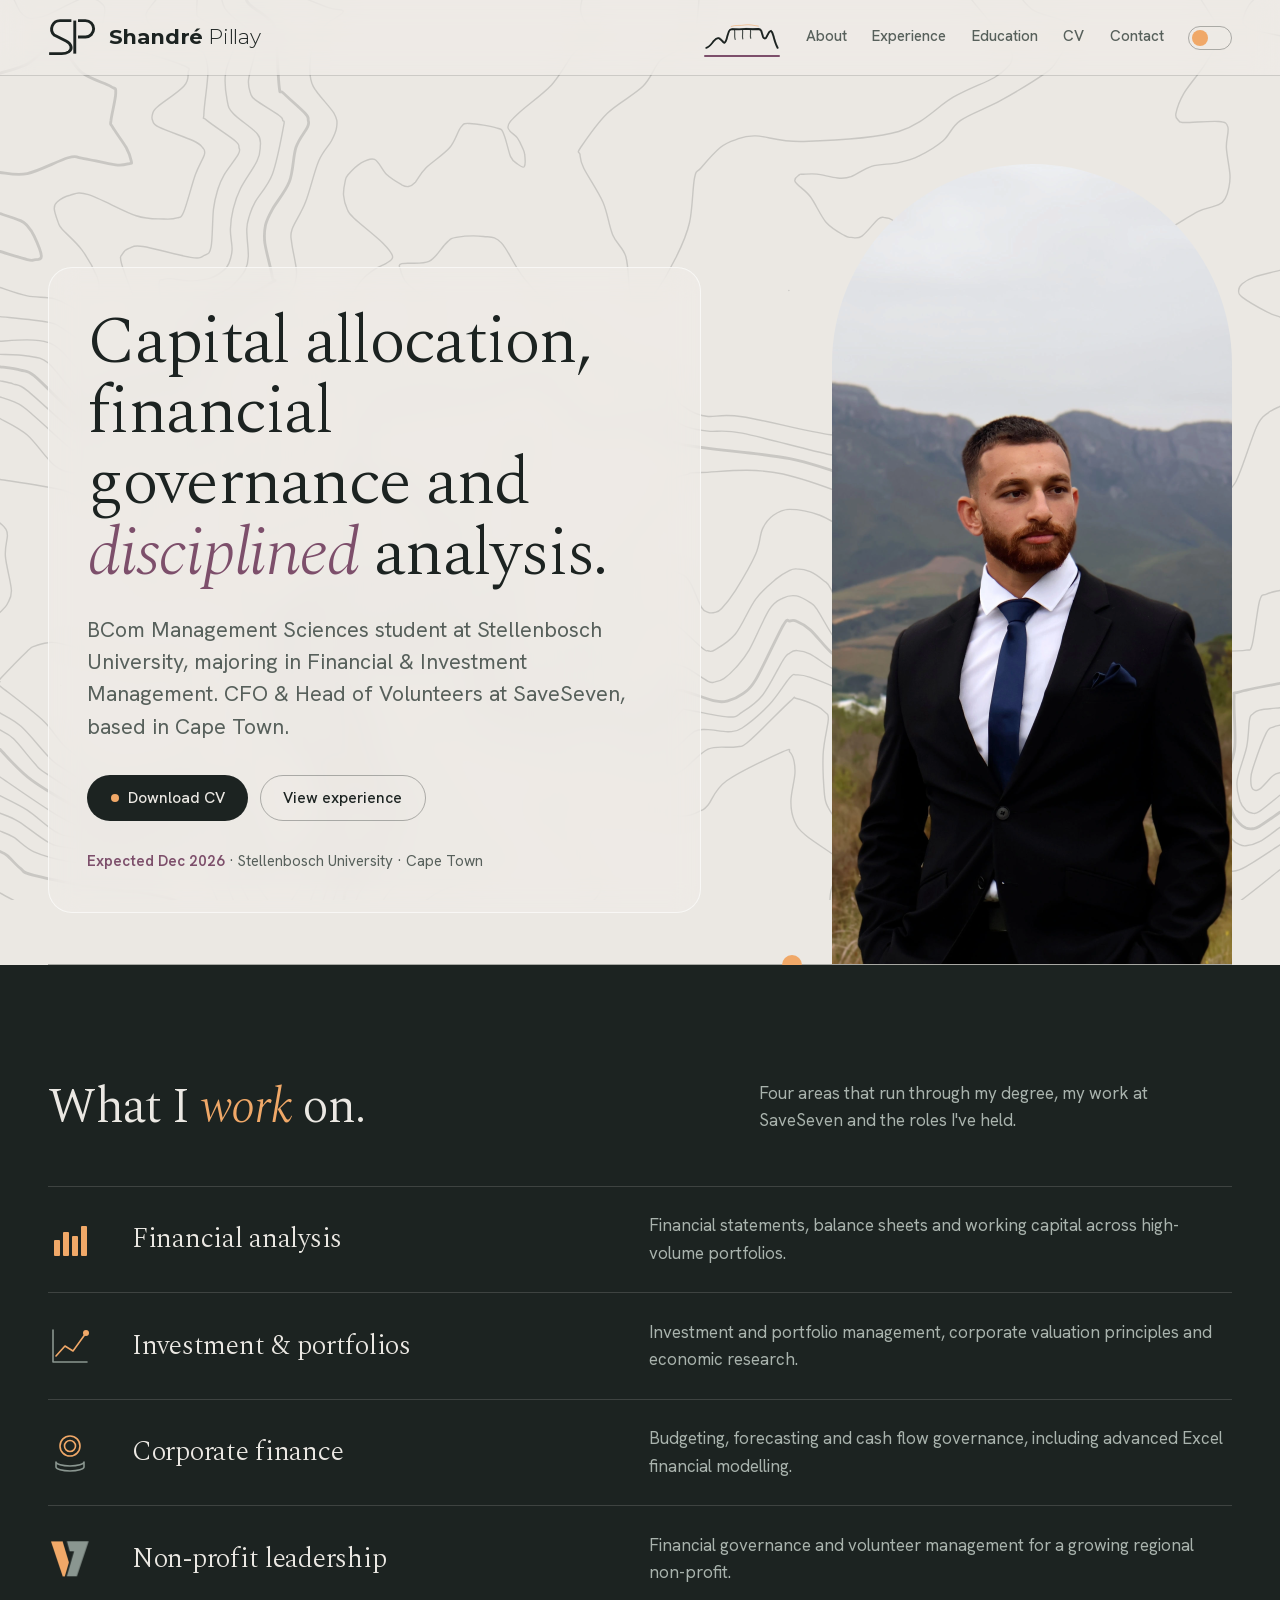
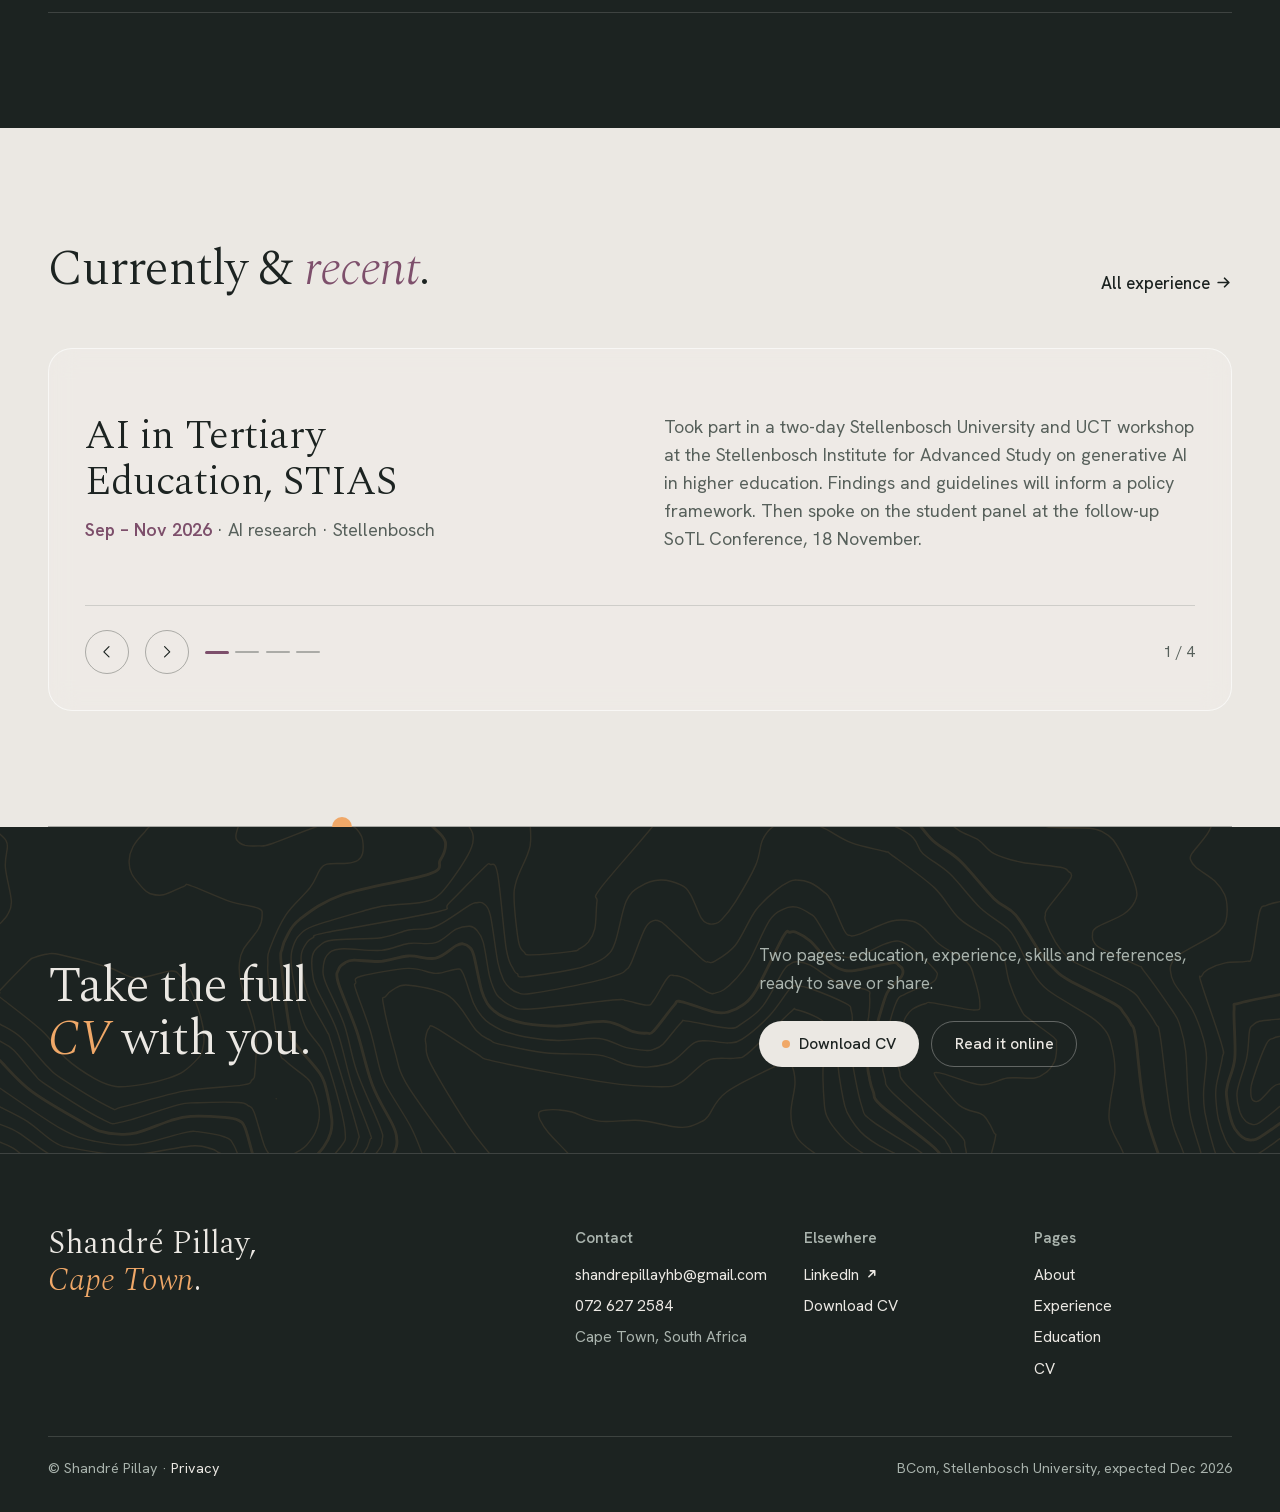
==== commit 7ca1027c: "Add privacy page and footer link Plain-language privacy page: no tracking or cookies, what the brows" ====
--- a/index.html
+++ b/index.html
@@ -182,7 +182,7 @@
         <li><a href="cv.html">CV</a></li>
       </ul>
     </div>
-    <div class="footer-bottom"><span>&copy; Shandré Pillay</span><span>BCom, Stellenbosch University, expected Dec 2026</span></div>
+    <div class="footer-bottom"><span>&copy; Shandré Pillay · <a href="privacy.html">Privacy</a></span><span>BCom, Stellenbosch University, expected Dec 2026</span></div>
   </footer></div>
 
 <button class="back-to-top" aria-label="Back to top"><svg viewBox="0 0 24 24" fill="none" stroke="currentColor" stroke-width="2" stroke-linecap="round" stroke-linejoin="round"><path d="M12 19V5M5 12l7-7 7 7"/></svg></button>
--- a/assets/css/main.css
+++ b/assets/css/main.css
@@ -54,6 +54,13 @@
   --tint: rgba(125, 79, 107, 0.08);
   --band: var(--kelp);
 
+  /* frosted glass and the contour field behind it */
+  --glass: rgba(240, 237, 232, 0.58);
+  --glass-strong: rgba(240, 237, 232, 0.86);
+  --glass-edge: rgba(255, 255, 255, 0.6);
+  --frost: blur(14px) saturate(1.25);
+  --contour: rgba(28, 35, 33, 0.16);
+
   /* type */
   --serif: "Spectral", Georgia, "Times New Roman", serif;
   --sans: "Hanken Grotesk", system-ui, -apple-system, "Segoe UI", sans-serif;
@@ -79,6 +86,10 @@
   --outline: rgba(233, 230, 224, 0.3);
   --tint: rgba(214, 168, 195, 0.1);
   --band: #242e2b;
+  --glass: rgba(24, 31, 29, 0.55);
+  --glass-strong: rgba(24, 31, 29, 0.88);
+  --glass-edge: rgba(233, 230, 224, 0.1);
+  --contour: rgba(233, 230, 224, 0.1);
 }
 
 /* Kelp bands swap every role at once */
@@ -91,8 +102,42 @@
   --rule: rgba(235, 232, 227, 0.16);
   --outline: rgba(235, 232, 227, 0.34);
   --tint: rgba(240, 168, 104, 0.12);
+  --glass-edge: rgba(235, 232, 227, 0.12);
+  --contour: rgba(240, 168, 104, 0.11);
   background: var(--ground);
   color: var(--ink);
+}
+
+/* ---------- The contour field (fixed, behind everything) and frosted glass ---------- */
+.page { position: relative; isolation: isolate; }
+.page::before {
+  content: "";
+  position: fixed;
+  inset: 0;
+  z-index: -1;
+  pointer-events: none;
+  background: var(--contour);
+  -webkit-mask: url("../img/contours.svg") 62% 40% / cover no-repeat;
+  mask: url("../img/contours.svg") 62% 40% / cover no-repeat;
+}
+.glass, .hero-copy, .carousel, main:not(.home) {
+  background: var(--glass);
+  -webkit-backdrop-filter: var(--frost);
+  backdrop-filter: var(--frost);
+  border: 1px solid var(--glass-edge);
+  border-radius: var(--panel);
+}
+/* the closing band carries the same hills, faintly, in afterglow */
+.close { position: relative; isolation: isolate; overflow: hidden; }
+.close::before {
+  content: "";
+  position: absolute;
+  inset: 0;
+  z-index: -1;
+  pointer-events: none;
+  background: var(--contour);
+  -webkit-mask: url("../img/contours.svg") 85% 70% / max(60rem, 100%) auto no-repeat;
+  mask: url("../img/contours.svg") 85% 70% / max(60rem, 100%) auto no-repeat;
 }
 
 /* ---------- Base ---------- */
@@ -147,10 +192,19 @@
   justify-content: space-between;
   gap: 1rem;
   min-height: 4.75rem;
-  background: color-mix(in srgb, var(--ground) 92%, transparent);
-  -webkit-backdrop-filter: blur(10px);
-  backdrop-filter: blur(10px);
   border-bottom: 1px solid var(--rule);
+  isolation: isolate;
+}
+/* the frost lives on a pseudo-element so the header never becomes the
+   containing block for the fixed side menu */
+.site-header::before {
+  content: "";
+  position: absolute;
+  inset: 0;
+  z-index: -1;
+  background: var(--glass);
+  -webkit-backdrop-filter: var(--frost);
+  backdrop-filter: var(--frost);
 }
 .brand { display: flex; align-items: center; gap: 0.85rem; text-decoration: none; --logo: var(--ink); }
 .logo-mark { height: 2.4rem; width: auto; flex: 0 0 auto; overflow: visible; transition: transform 0.35s cubic-bezier(.3,1.4,.5,1); }
@@ -215,7 +269,7 @@
   60%  { opacity: 1; }
   to   { opacity: 1; transform: none; }
 }
-@keyframes navDrop { from { opacity: 0; transform: translateY(-8px); } to { opacity: 1; transform: none; } }
+@keyframes navDrop { from { opacity: 0; transform: translateX(18px); } to { opacity: 1; transform: none; } }
 .nav-list.sliding li { animation: navSlide 0.5s cubic-bezier(.2, .9, .25, 1) both; animation-delay: calc(var(--r, 0) * 30ms); }
 
 /* Home tab: Table Mountain line drawing that sketches itself */
@@ -338,7 +392,9 @@
   padding-top: clamp(3rem, 7vw, 5.5rem);
   padding-bottom: 0;
 }
-.hero-copy { padding-bottom: clamp(2.5rem, 5vw, 4rem); }
+.hero-copy { padding: clamp(1.5rem, 3vw, 2.75rem); margin-bottom: clamp(2rem, 4vw, 3.5rem); }
+.carousel { padding: clamp(0.5rem, 1.5vw, 1rem) clamp(1.25rem, 3vw, 2.25rem) clamp(1.25rem, 3vw, 2.25rem); }
+.carousel .carousel-track { border-top: 0; }
 .hero-heading { max-width: 19.5ch; margin-bottom: 1.5rem; }
 .hero-intro { color: var(--muted); font-size: clamp(1.125rem, 1rem + 0.45vw, 1.35rem); line-height: 1.5; max-width: 34em; margin-bottom: 2rem; }
 .hero-actions { display: flex; flex-wrap: wrap; gap: 0.75rem; }
@@ -509,7 +565,11 @@
 .close .hero-actions { margin: 0; }
 
 /* ---------- Inner pages ---------- */
-main:not(.home) { padding-top: clamp(3rem, 6vw, 5rem); padding-bottom: var(--section); }
+/* inner pages: the content is one frosted sheet over the hills */
+main:not(.home) {
+  margin: clamp(1.5rem, 4vw, 3rem) var(--pad-x) clamp(3rem, 7vw, 5.5rem);
+  padding: clamp(2rem, 5vw, 4rem) clamp(1.25rem, 4vw, 3.5rem);
+}
 .page-title { max-width: 16ch; margin-bottom: 1.25rem; }
 .page-lede { color: var(--muted); font-size: clamp(1.125rem, 1rem + 0.45vw, 1.3rem); line-height: 1.5; max-width: 36em; margin-bottom: clamp(2.5rem, 5vw, 4rem); }
 
@@ -569,14 +629,22 @@
 .side-block li:last-child { border-bottom: 0; }
 .side-block .note { color: var(--muted); margin-top: 0.75rem; }
 
+/* ---------- Privacy page ---------- */
+.policy-block { display: grid; grid-template-columns: minmax(0, 13rem) minmax(0, 1fr); gap: 0.5rem 3rem; padding: 1.75rem 0; border-top: 1px solid var(--rule); }
+.policy-block:last-of-type { border-bottom: 1px solid var(--rule); }
+.policy-block h2 { font-size: clamp(1.25rem, 1.1rem + 0.5vw, 1.5rem); line-height: 1.25; margin: 0; }
+.policy-block > :not(h2) { grid-column: 2; max-width: 42em; }
+.policy-block p { color: var(--muted); }
+.policy-block p:last-child { margin-bottom: 0; }
+.policy-block ul { margin: 0 0 1rem; padding-left: 1.1rem; color: var(--muted); }
+.policy-block li { margin-bottom: 0.5rem; }
+.policy-block li::marker { color: var(--accent); }
+.policy-block strong { color: var(--ink); font-weight: 600; }
+@media (max-width: 40rem) { .policy-block { grid-template-columns: minmax(0, 1fr); } .policy-block > :not(h2) { grid-column: 1; } }
+
 /* ---------- CV page ---------- */
 .cv-bar { display: flex; flex-wrap: wrap; gap: 0.75rem; margin: -1.5rem 0 2.5rem; }
-.cv-sheet {
-  background: var(--paper);
-  border: 1px solid var(--rule);
-  border-radius: var(--panel);
-  padding: clamp(1.5rem, 4vw, 3.25rem);
-}
+.cv-sheet { border-top: 1px solid var(--rule); padding-top: clamp(1.5rem, 3vw, 2.5rem); }
 .cv-head { margin-bottom: 2rem; padding-bottom: 1.5rem; border-bottom: 1px solid var(--rule); }
 .cv-name { font: 300 clamp(2.2rem, 1.6rem + 2vw, 3rem)/1.05 var(--serif); letter-spacing: -0.02em; margin-bottom: 0.5rem; }
 .cv-contact { display: flex; flex-wrap: wrap; gap: 0.25rem 1.25rem; color: var(--muted); font-size: 0.95rem; font-variant-numeric: tabular-nums; }
@@ -708,7 +776,7 @@
   .hero, .close-inner, .focus-head, .section-head, .two-col { grid-template-columns: minmax(0, 1fr); }
   .hero { align-items: start; }
   .hero-figure { justify-self: start; width: min(100%, 22rem); }
-  .hero-copy { padding-bottom: 0; }
+  .hero-copy { margin-bottom: 0; }
   .section-head .link-arrow { justify-self: start; }
   .strip-item { grid-template-columns: 3rem minmax(0, 1fr); }
   .strip-item p { grid-column: 2; }
@@ -721,20 +789,28 @@
 @media (max-width: 54rem) {
   .menu-toggle { display: inline-grid; }
   .nav-slider { display: none; }
+  /* the menu slides in sideways as a frosted panel */
+  .brand, .menu-toggle, .theme-switch { position: relative; z-index: 2; }
   .nav-list {
-    display: none;
-    position: absolute;
-    top: 100%;
-    left: 0;
+    position: fixed;
+    top: 0;
     right: 0;
+    bottom: 0;
+    z-index: 1;
+    width: min(82vw, 21rem);
     flex-direction: column;
     align-items: stretch;
     gap: 0;
-    background: var(--ground);
-    border-bottom: 1px solid var(--rule);
-    padding: 0.5rem var(--pad-x) 1rem;
+    padding: 5.75rem 1.5rem max(2rem, env(safe-area-inset-bottom));
+    background: var(--glass-strong);
+    -webkit-backdrop-filter: var(--frost);
+    backdrop-filter: var(--frost);
+    border-left: 1px solid var(--glass-edge);
+    transform: translateX(100%);
+    visibility: hidden;
+    transition: transform 0.38s var(--ease), visibility 0s linear 0.38s;
   }
-  .nav-list.open { display: flex; }
+  .nav-list.open { transform: none; visibility: visible; transition: transform 0.38s var(--ease), visibility 0s; }
   .nav-list li { border-top: 1px solid var(--rule); }
   .nav-list li:first-child { border-top: 0; }
   .nav-link { display: flex; padding: 0.85rem 0; font-size: 1.05rem; color: var(--ink); border: 0; }
@@ -779,6 +855,7 @@
   .acc-body, .acc-open .acc-body, .acc-chev { transition: none; }
   .reveal { opacity: 1; transform: none; transition: none; }
   .btn, .car-btn, .acc-all, .theme-switch::after { transition: none; }
+  .nav-list, .nav-list.open { transition: none; }
 }
 
 /* ---------- Print (the CV PDF is printed from cv.html?print) ---------- */
@@ -790,7 +867,8 @@
     background: #fff; color: #1c2321;
   }
   .site-header, .site-footer, .back-to-top, .cv-bar, .page-title, .page-lede, .veil, .horizon { display: none !important; }
-  main:not(.home) { padding: 0; }
+  .page::before, .close::before { display: none !important; }
+  main:not(.home) { padding: 0; margin: 0; background: none; border: 0; border-radius: 0; -webkit-backdrop-filter: none; backdrop-filter: none; }
   .cv-sheet { border: 0; padding: 0; background: #fff; border-radius: 0; }
   .cv-name { font-size: 2.4rem; }
   .cv-head { margin-bottom: 1.1rem; padding-bottom: 0.8rem; }
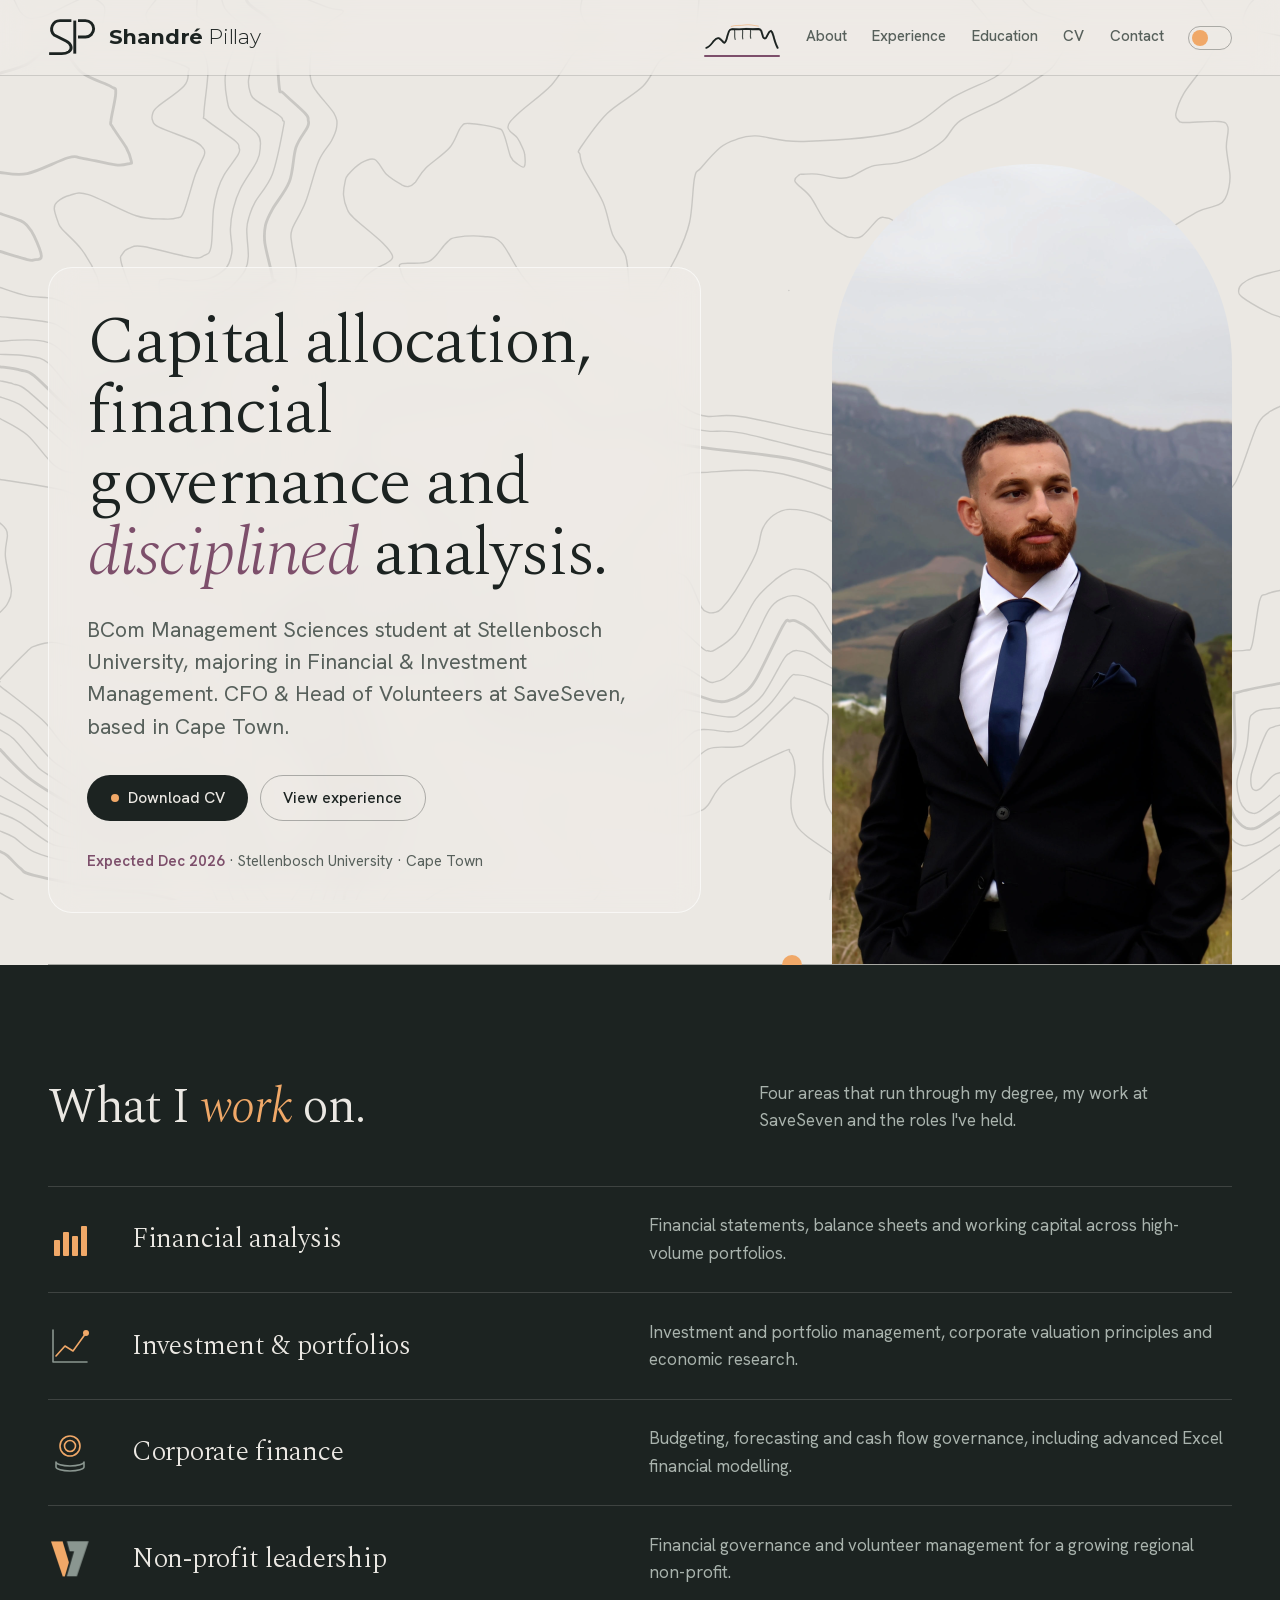
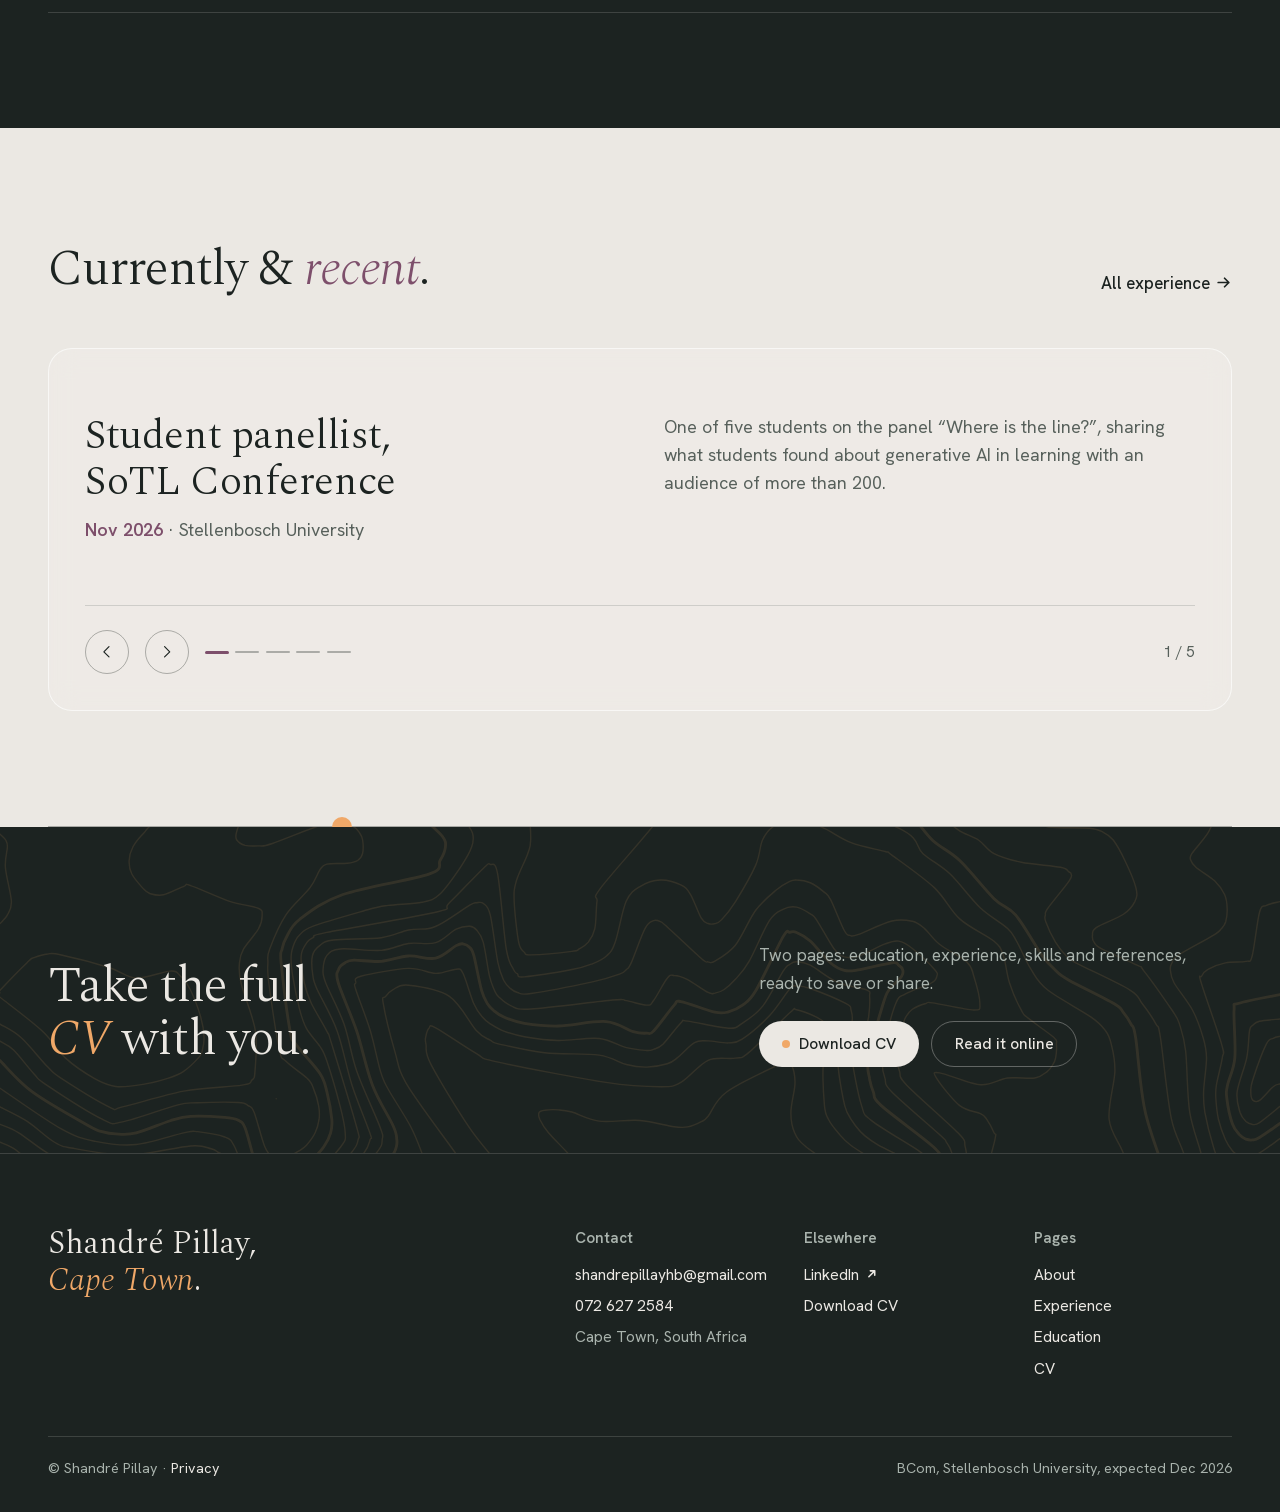
==== commit 18b7f54c: "Add SoTL panel entry and tidy CV and Experience pages The SoTL Conference student panel (Nov 2026) i" ====
--- a/index.html
+++ b/index.html
@@ -5,8 +5,8 @@
   <meta name="viewport" content="width=device-width, initial-scale=1">
   <title>Home | Shandré Pillay</title>
   <meta name="description" content="Shandré Pillay — BCom Financial & Investment Management student at Stellenbosch University, CFO & Head of Volunteers at SaveSeven.">
-  <link rel="icon" href="assets/img/favicon.svg" type="image/svg+xml">
-  <link rel="preload" href="assets/fonts/spectral-300-latin.woff2" as="font" type="font/woff2" crossorigin>
+  <link rel="icon" href="assets/img/favicon.svg" type="image/svg+xml">
+  <link rel="preload" href="assets/fonts/spectral-300-latin.woff2" as="font" type="font/woff2" crossorigin>
   <link rel="preload" href="assets/fonts/hanken-grotesk-latin.woff2" as="font" type="font/woff2" crossorigin>
   <link rel="stylesheet" href="assets/css/main.css">
   <script>try{if(localStorage.getItem('theme')==='dark'||(!localStorage.getItem('theme')&&matchMedia('(prefers-color-scheme: dark)').matches))document.documentElement.style.background='#121716'}catch(e){}</script>
@@ -27,16 +27,16 @@
     </a>
     <div class="header-right">
       <ul class="nav-list">
-        <li><a class="nav-link mtn-link active" href="index.html" title="Home">
-          <svg class="mtn" viewBox="-2 0 134 48" aria-hidden="true">
-            <path class="sk c" pathLength="1" d="M46,6 C54,2.8 62,5.5 70,3.5 C78,2 86,4.5 94,5.5"/>
-            <path class="sk m2" pathLength="1" d="M3,43 C9,41 12,36 16,31 C19,27.5 22,25 25.5,26 C28.5,27 30.5,30 33,33 L35,34 C38,33 39,27 40.5,21 L43,13.5 C44,11 46,10 49,9.8 L61,10.4 L73,9.4 L85,10 L95,9.6 C98,9.8 99,11 100,13 L103,23 C104,26 106,27 108,26 C110,23 112,18 114.5,14.5 L117,13 C119,14 120,17 121.5,22 C123,28 125.5,37 129,43"/>
-            <path class="sk m1" pathLength="1" d="M2,44 C8,42 11,37 15,32 C18,28.5 21,26 24.5,27 C27.5,28 29.5,31 32,34 L34,35 C37,34 38,28 39.5,22 L42,14.5 C43,12 45,11 48,10.8 L60,11.4 L72,10.4 L84,11 L94,10.6 C97,10.8 98,12 99,14 L102,24 C103,27 105,28 107,27 C109,24 111,19 113.5,15.5 L116,14 C118,15 119,18 120.5,23 C122,29 124.5,38 128,44"/>
-            <path class="sk g g1" pathLength="1" d="M52,12.8 C53,18 51,23 53,29"/>
-            <path class="sk g g2" pathLength="1" d="M66,12.2 C67,17 65,22 66.5,28"/>
-            <path class="sk g g3" pathLength="1" d="M80,12.6 C81,17 79,22 80.5,27"/>
-          </svg>
-          <span class="mtn-label">Home</span>
+        <li><a class="nav-link mtn-link active" href="index.html" title="Home">
+          <svg class="mtn" viewBox="-2 0 134 48" aria-hidden="true">
+            <path class="sk c" pathLength="1" d="M46,6 C54,2.8 62,5.5 70,3.5 C78,2 86,4.5 94,5.5"/>
+            <path class="sk m2" pathLength="1" d="M3,43 C9,41 12,36 16,31 C19,27.5 22,25 25.5,26 C28.5,27 30.5,30 33,33 L35,34 C38,33 39,27 40.5,21 L43,13.5 C44,11 46,10 49,9.8 L61,10.4 L73,9.4 L85,10 L95,9.6 C98,9.8 99,11 100,13 L103,23 C104,26 106,27 108,26 C110,23 112,18 114.5,14.5 L117,13 C119,14 120,17 121.5,22 C123,28 125.5,37 129,43"/>
+            <path class="sk m1" pathLength="1" d="M2,44 C8,42 11,37 15,32 C18,28.5 21,26 24.5,27 C27.5,28 29.5,31 32,34 L34,35 C37,34 38,28 39.5,22 L42,14.5 C43,12 45,11 48,10.8 L60,11.4 L72,10.4 L84,11 L94,10.6 C97,10.8 98,12 99,14 L102,24 C103,27 105,28 107,27 C109,24 111,19 113.5,15.5 L116,14 C118,15 119,18 120.5,23 C122,29 124.5,38 128,44"/>
+            <path class="sk g g1" pathLength="1" d="M52,12.8 C53,18 51,23 53,29"/>
+            <path class="sk g g2" pathLength="1" d="M66,12.2 C67,17 65,22 66.5,28"/>
+            <path class="sk g g3" pathLength="1" d="M80,12.6 C81,17 79,22 80.5,27"/>
+          </svg>
+          <span class="mtn-label">Home</span>
         </a></li>
         <li><a class="nav-link" href="about.html">About</a></li>
         <li><a class="nav-link" href="experience.html">Experience</a></li>
@@ -49,140 +49,147 @@
     </div>
   </header>
 
-  <main class="home">
-    <section class="hero">
-      <div class="hero-copy">
-        <h1 class="hero-heading">Capital allocation, financial governance and <em>disciplined</em> analysis.</h1>
-        <p class="hero-intro">BCom Management Sciences student at Stellenbosch University, majoring in Financial &amp; Investment Management. CFO &amp; Head of Volunteers at SaveSeven, based in Cape Town.</p>
-        <div class="hero-actions">
-          <a class="btn btn-primary" href="assets/docs/Shandre-Pillay-CV.pdf" download><span class="dot" aria-hidden="true"></span>Download CV</a>
-          <a class="btn btn-ghost" href="experience.html">View experience</a>
-        </div>
-        <p class="meta hero-tag"><b>Expected Dec 2026</b> · Stellenbosch University · Cape Town</p>
-      </div>
-      <figure class="hero-figure">
-        <img class="hero-photo" src="assets/img/profile.jpg" alt="Shandré Pillay" width="800" height="800" style="display:none">
-        <div class="hero-photo-placeholder" aria-hidden="true">SP</div>
-      </figure>
-    </section>
-    <div class="horizon" aria-hidden="true"><span class="sun"></span></div>
-
-    <section class="focus band">
-      <div class="focus-head strip-label">
-        <h2>What I <em>work</em> on.</h2>
-        <p>Four areas that run through my degree, my work at SaveSeven and the roles I've held.</p>
-      </div>
-      <ul class="strip-grid">
-        <li class="strip-item">
-          <div class="strip-icon"><svg viewBox="0 0 44 44" aria-hidden="true"><rect class="bar" x="6" y="22" width="6" height="16" rx="1"/><rect class="bar" x="15" y="14" width="6" height="24" rx="1"/><rect class="bar" x="24" y="18" width="6" height="20" rx="1"/><rect class="bar" x="33" y="8" width="6" height="30" rx="1"/></svg></div>
-          <h3>Financial analysis</h3>
-          <p>Financial statements, balance sheets and working capital across high-volume portfolios.</p>
-        </li>
-        <li class="strip-item">
-          <div class="strip-icon"><svg viewBox="0 0 44 44" aria-hidden="true"><path class="ic-stroke ic-soft" d="M5 38h34M5 38V6"/><polyline class="ic-stroke trend-line" points="8,32 17,22 25,27 38,9"/><circle class="trend-dot" cx="38" cy="9" r="3"/></svg></div>
-          <h3>Investment &amp; portfolios</h3>
-          <p>Investment and portfolio management, corporate valuation principles and economic research.</p>
-        </li>
-        <li class="strip-item">
-          <div class="strip-icon"><svg viewBox="0 0 44 44" aria-hidden="true"><path class="ic-stroke ic-soft" d="M8 31c0 2.2 6.3 4 14 4s14-1.8 14-4M8 36c0 2.2 6.3 4 14 4s14-1.8 14-4M8 31v5M36 31v5"/><g class="coin"><circle class="ic-stroke" cx="22" cy="15" r="10"/><circle class="ic-stroke" cx="22" cy="15" r="5.5"/></g></svg></div>
-          <h3>Corporate finance</h3>
-          <p>Budgeting, forecasting and cash flow governance, including advanced Excel financial modelling.</p>
-        </li>
-        <li class="strip-item">
-          <div class="strip-icon strip-logo"><svg class="save7-mark" viewBox="0 0 1385 1291" role="img" aria-label="SaveSeven logo"><polygon class="v7 v7-a" points="0,5 428,5 660,777 509,1291 432,1291"/><polygon class="v7 v7-b" points="585,0 1385,0 952,1291 579,1285 848,368 685,368"/></svg></div>
-          <h3>Non-profit leadership</h3>
-          <p>Financial governance and volunteer management for a growing regional non-profit.</p>
-        </li>
-      </ul>
-    </section>
-
-    <section class="section">
-      <div class="section-head">
-        <h2>Currently &amp; <em>recent</em>.</h2>
-        <a class="link-arrow" href="experience.html">All experience<svg class="arrow" viewBox="0 0 16 16" aria-hidden="true"><path d="M3 8h10M9 4l4 4-4 4"/></svg></a>
-      </div>
-      <div class="carousel" role="region" aria-roledescription="carousel" aria-label="Currently and recent">
-        <div class="carousel-track" tabindex="0">
-          <article class="slide">
-            <div>
-              <h3>AI in Tertiary Education, STIAS</h3>
-              <p class="meta"><b>Sep – Nov 2026</b> · AI research · Stellenbosch</p>
-            </div>
-            <p>Took part in a two-day Stellenbosch University and UCT workshop at the Stellenbosch Institute for Advanced Study on generative AI in higher education. Findings and guidelines will inform a policy framework. Then spoke on the student panel at the follow-up SoTL Conference, 18 November.</p>
-          </article>
-          <article class="slide">
-            <div>
-              <h3>CFO &amp; Head of Volunteers</h3>
-              <p class="meta"><b>Aug 2025 – Present</b> · SaveSeven · Cape Town</p>
-            </div>
-            <p>SaveSeven (non-profit organisation), Cape Town. Capital allocation, budgeting, financial reporting and volunteer leadership.</p>
-          </article>
-          <article class="slide">
-            <div>
-              <h3>Casual Sales Consultant</h3>
-              <p class="meta"><b>Nov 2025 – Present</b> · Wedgewood · Cape Town</p>
-            </div>
-            <p>Wedgewood Crafted Confectionary, Cape Town. Point-of-sale, daily register reconciliation and bespoke corporate hampers.</p>
-          </article>
-          <article class="slide">
-            <div>
-              <h3>EMS Faculty Student Body</h3>
-              <p class="meta"><b>Previously</b> · Stellenbosch University</p>
-            </div>
-            <p>Former executive member, driving the Corporate Companies and Professional Interactions portfolio.</p>
-          </article>
-        </div>
-        <div class="carousel-controls">
-          <button class="car-btn car-prev" type="button" aria-label="Previous"><svg viewBox="0 0 24 24" fill="none" stroke="currentColor" stroke-width="1.6" stroke-linecap="round" stroke-linejoin="round" aria-hidden="true"><path d="M15 5l-7 7 7 7"/></svg></button>
-          <button class="car-btn car-next" type="button" aria-label="Next"><svg viewBox="0 0 24 24" fill="none" stroke="currentColor" stroke-width="1.6" stroke-linecap="round" stroke-linejoin="round" aria-hidden="true"><path d="M9 5l7 7-7 7"/></svg></button>
-          <div class="car-dots" role="tablist" aria-label="Choose a slide"></div>
-          <span class="car-count" aria-live="polite"></span>
-        </div>
-      </div>
-    </section>
-    <div class="horizon horizon-close" aria-hidden="true"><span class="sun"></span></div>
-
-    <section class="close band">
-      <div class="close-inner">
-        <h2>Take the full <em>CV</em> with you.</h2>
-        <div>
-          <p>Two pages: education, experience, skills and references, ready to save or share.</p>
-          <div class="hero-actions">
-            <a class="btn btn-primary" href="assets/docs/Shandre-Pillay-CV.pdf" download><span class="dot" aria-hidden="true"></span>Download CV</a>
-            <a class="btn btn-ghost" href="cv.html">Read it online</a>
-          </div>
-        </div>
-      </div>
-    </section>
-  </main>
+  <main class="home">
+    <section class="hero">
+      <div class="hero-copy">
+        <h1 class="hero-heading">Capital allocation, financial governance and <em>disciplined</em> analysis.</h1>
+        <p class="hero-intro">BCom Management Sciences student at Stellenbosch University, majoring in Financial &amp; Investment Management. CFO &amp; Head of Volunteers at SaveSeven, based in Cape Town.</p>
+        <div class="hero-actions">
+          <a class="btn btn-primary" href="assets/docs/Shandre-Pillay-CV.pdf" download><span class="dot" aria-hidden="true"></span>Download CV</a>
+          <a class="btn btn-ghost" href="experience.html">View experience</a>
+        </div>
+        <p class="meta hero-tag"><b>Expected Dec 2026</b> · Stellenbosch University · Cape Town</p>
+      </div>
+      <figure class="hero-figure">
+        <img class="hero-photo" src="assets/img/profile.jpg" alt="Shandré Pillay" width="800" height="800" style="display:none">
+        <div class="hero-photo-placeholder" aria-hidden="true">SP</div>
+      </figure>
+    </section>
+    <div class="horizon" aria-hidden="true"><span class="sun"></span></div>
 
-  <footer class="site-footer band" id="contact">
-    <p class="footer-sign">Shandré Pillay, <em>Cape Town</em>.</p>
-    <div>
-      <h4>Contact</h4>
-      <ul>
-        <li><a href="mailto:shandrepillayhb@gmail.com">shandrepillayhb@gmail.com</a></li>
-        <li><a href="tel:+27726272584">072 627 2584</a></li>
-        <li><span>Cape Town, South Africa</span></li>
-      </ul>
-    </div>
-    <div>
-      <h4>Elsewhere</h4>
-      <ul>
-        <li><a href="https://www.linkedin.com/in/shandre-pillay-23a5292a1/" target="_blank" rel="noopener">LinkedIn<svg class="arrow" viewBox="0 0 16 16" aria-hidden="true"><path d="M5 11 11 5M6.5 5H11v4.5"/></svg></a></li>
-        <li><a href="assets/docs/Shandre-Pillay-CV.pdf" download>Download CV</a></li>
-      </ul>
-    </div>
-    <div>
-      <h4>Pages</h4>
-      <ul>
-        <li><a href="about.html">About</a></li>
-        <li><a href="experience.html">Experience</a></li>
-        <li><a href="education.html">Education</a></li>
-        <li><a href="cv.html">CV</a></li>
-      </ul>
-    </div>
-    <div class="footer-bottom"><span>&copy; Shandré Pillay · <a href="privacy.html">Privacy</a></span><span>BCom, Stellenbosch University, expected Dec 2026</span></div>
+    <section class="focus band">
+      <div class="focus-head strip-label">
+        <h2>What I <em>work</em> on.</h2>
+        <p>Four areas that run through my degree, my work at SaveSeven and the roles I've held.</p>
+      </div>
+      <ul class="strip-grid">
+        <li class="strip-item">
+          <div class="strip-icon"><svg viewBox="0 0 44 44" aria-hidden="true"><rect class="bar" x="6" y="22" width="6" height="16" rx="1"/><rect class="bar" x="15" y="14" width="6" height="24" rx="1"/><rect class="bar" x="24" y="18" width="6" height="20" rx="1"/><rect class="bar" x="33" y="8" width="6" height="30" rx="1"/></svg></div>
+          <h3>Financial analysis</h3>
+          <p>Financial statements, balance sheets and working capital across high-volume portfolios.</p>
+        </li>
+        <li class="strip-item">
+          <div class="strip-icon"><svg viewBox="0 0 44 44" aria-hidden="true"><path class="ic-stroke ic-soft" d="M5 38h34M5 38V6"/><polyline class="ic-stroke trend-line" points="8,32 17,22 25,27 38,9"/><circle class="trend-dot" cx="38" cy="9" r="3"/></svg></div>
+          <h3>Investment &amp; portfolios</h3>
+          <p>Investment and portfolio management, corporate valuation principles and economic research.</p>
+        </li>
+        <li class="strip-item">
+          <div class="strip-icon"><svg viewBox="0 0 44 44" aria-hidden="true"><path class="ic-stroke ic-soft" d="M8 31c0 2.2 6.3 4 14 4s14-1.8 14-4M8 36c0 2.2 6.3 4 14 4s14-1.8 14-4M8 31v5M36 31v5"/><g class="coin"><circle class="ic-stroke" cx="22" cy="15" r="10"/><circle class="ic-stroke" cx="22" cy="15" r="5.5"/></g></svg></div>
+          <h3>Corporate finance</h3>
+          <p>Budgeting, forecasting and cash flow governance, including advanced Excel financial modelling.</p>
+        </li>
+        <li class="strip-item">
+          <div class="strip-icon strip-logo"><svg class="save7-mark" viewBox="0 0 1385 1291" role="img" aria-label="SaveSeven logo"><polygon class="v7 v7-a" points="0,5 428,5 660,777 509,1291 432,1291"/><polygon class="v7 v7-b" points="585,0 1385,0 952,1291 579,1285 848,368 685,368"/></svg></div>
+          <h3>Non-profit leadership</h3>
+          <p>Financial governance and volunteer management for a growing regional non-profit.</p>
+        </li>
+      </ul>
+    </section>
+
+    <section class="section">
+      <div class="section-head">
+        <h2>Currently &amp; <em>recent</em>.</h2>
+        <a class="link-arrow" href="experience.html">All experience<svg class="arrow" viewBox="0 0 16 16" aria-hidden="true"><path d="M3 8h10M9 4l4 4-4 4"/></svg></a>
+      </div>
+      <div class="carousel" role="region" aria-roledescription="carousel" aria-label="Currently and recent">
+        <div class="carousel-track" tabindex="0">
+          <article class="slide">
+            <div>
+              <h3>Student panellist, SoTL Conference</h3>
+              <p class="meta"><b>Nov 2026</b> · Stellenbosch University</p>
+            </div>
+            <p>One of five students on the panel &ldquo;Where is the line?&rdquo;, sharing what students found about generative AI in learning with an audience of more than 200.</p>
+          </article>
+          <article class="slide">
+            <div>
+              <h3>AI in Tertiary Education, STIAS</h3>
+              <p class="meta"><b>Sep 2026</b> · AI research · Stellenbosch</p>
+            </div>
+            <p>Took part in a two-day Stellenbosch University and UCT workshop at the Stellenbosch Institute for Advanced Study on generative AI in higher education. Findings and guidelines will inform a policy framework.</p>
+          </article>
+          <article class="slide">
+            <div>
+              <h3>CFO &amp; Head of Volunteers</h3>
+              <p class="meta"><b>Aug 2025 – Present</b> · SaveSeven · Cape Town</p>
+            </div>
+            <p>SaveSeven (non-profit organisation), Cape Town. Capital allocation, budgeting, financial reporting and volunteer leadership.</p>
+          </article>
+          <article class="slide">
+            <div>
+              <h3>Casual Sales Consultant</h3>
+              <p class="meta"><b>Nov 2025 – Present</b> · Wedgewood · Cape Town</p>
+            </div>
+            <p>Wedgewood Crafted Confectionary, Cape Town. Point-of-sale, daily register reconciliation and bespoke corporate hampers.</p>
+          </article>
+          <article class="slide">
+            <div>
+              <h3>EMS Faculty Student Body</h3>
+              <p class="meta"><b>Previously</b> · Stellenbosch University</p>
+            </div>
+            <p>Former executive member, driving the Corporate Companies and Professional Interactions portfolio.</p>
+          </article>
+        </div>
+        <div class="carousel-controls">
+          <button class="car-btn car-prev" type="button" aria-label="Previous"><svg viewBox="0 0 24 24" fill="none" stroke="currentColor" stroke-width="1.6" stroke-linecap="round" stroke-linejoin="round" aria-hidden="true"><path d="M15 5l-7 7 7 7"/></svg></button>
+          <button class="car-btn car-next" type="button" aria-label="Next"><svg viewBox="0 0 24 24" fill="none" stroke="currentColor" stroke-width="1.6" stroke-linecap="round" stroke-linejoin="round" aria-hidden="true"><path d="M9 5l7 7-7 7"/></svg></button>
+          <div class="car-dots" role="tablist" aria-label="Choose a slide"></div>
+          <span class="car-count" aria-live="polite"></span>
+        </div>
+      </div>
+    </section>
+    <div class="horizon horizon-close" aria-hidden="true"><span class="sun"></span></div>
+
+    <section class="close band">
+      <div class="close-inner">
+        <h2>Take the full <em>CV</em> with you.</h2>
+        <div>
+          <p>Two pages: education, experience, skills and references, ready to save or share.</p>
+          <div class="hero-actions">
+            <a class="btn btn-primary" href="assets/docs/Shandre-Pillay-CV.pdf" download><span class="dot" aria-hidden="true"></span>Download CV</a>
+            <a class="btn btn-ghost" href="cv.html">Read it online</a>
+          </div>
+        </div>
+      </div>
+    </section>
+  </main>
+
+  <footer class="site-footer band" id="contact">
+    <p class="footer-sign">Shandré Pillay, <em>Cape Town</em>.</p>
+    <div>
+      <h4>Contact</h4>
+      <ul>
+        <li><a href="mailto:shandrepillayhb@gmail.com">shandrepillayhb@gmail.com</a></li>
+        <li><a href="tel:+27726272584">072 627 2584</a></li>
+        <li><span>Cape Town, South Africa</span></li>
+      </ul>
+    </div>
+    <div>
+      <h4>Elsewhere</h4>
+      <ul>
+        <li><a href="https://www.linkedin.com/in/shandre-pillay-23a5292a1/" target="_blank" rel="noopener">LinkedIn<svg class="arrow" viewBox="0 0 16 16" aria-hidden="true"><path d="M5 11 11 5M6.5 5H11v4.5"/></svg></a></li>
+        <li><a href="assets/docs/Shandre-Pillay-CV.pdf" download>Download CV</a></li>
+      </ul>
+    </div>
+    <div>
+      <h4>Pages</h4>
+      <ul>
+        <li><a href="about.html">About</a></li>
+        <li><a href="experience.html">Experience</a></li>
+        <li><a href="education.html">Education</a></li>
+        <li><a href="cv.html">CV</a></li>
+      </ul>
+    </div>
+    <div class="footer-bottom"><span>&copy; Shandré Pillay · <a href="privacy.html">Privacy</a></span><span>BCom, Stellenbosch University, expected Dec 2026</span></div>
   </footer></div>
 
 <button class="back-to-top" aria-label="Back to top"><svg viewBox="0 0 24 24" fill="none" stroke="currentColor" stroke-width="2" stroke-linecap="round" stroke-linejoin="round"><path d="M12 19V5M5 12l7-7 7 7"/></svg></button>
--- a/assets/css/main.css
+++ b/assets/css/main.css
@@ -643,9 +643,10 @@
 @media (max-width: 40rem) { .policy-block { grid-template-columns: minmax(0, 1fr); } .policy-block > :not(h2) { grid-column: 1; } }
 
 /* ---------- CV page ---------- */
-.cv-bar { display: flex; flex-wrap: wrap; gap: 0.75rem; margin: -1.5rem 0 2.5rem; }
+.cv-bar { display: flex; flex-wrap: wrap; align-items: center; gap: 0.75rem; margin: 0 0 clamp(2rem, 4vw, 3rem); }
+.cv-bar .acc-all { margin-left: auto; }
 .cv-sheet { border-top: 1px solid var(--rule); padding-top: clamp(1.5rem, 3vw, 2.5rem); }
-.cv-head { margin-bottom: 2rem; padding-bottom: 1.5rem; border-bottom: 1px solid var(--rule); }
+.cv-head { margin-bottom: 2.25rem; }
 .cv-name { font: 300 clamp(2.2rem, 1.6rem + 2vw, 3rem)/1.05 var(--serif); letter-spacing: -0.02em; margin-bottom: 0.5rem; }
 .cv-contact { display: flex; flex-wrap: wrap; gap: 0.25rem 1.25rem; color: var(--muted); font-size: 0.95rem; font-variant-numeric: tabular-nums; }
 .cv-contact a { overflow-wrap: anywhere; }
@@ -663,6 +664,7 @@
 .cv-item p { margin: 0.4rem 0 0; color: var(--muted); }
 .cv-refs { display: grid; grid-template-columns: repeat(2, minmax(0, 1fr)); gap: 0 2.5rem; }
 .cv-ref { display: flex; flex-direction: column; gap: 0.1rem; padding: 0.9rem 0; border-top: 1px solid var(--rule); break-inside: avoid; }
+.cv-sheet h2 + .cv-refs .cv-ref:nth-child(-n+2) { border-top: 0; padding-top: 0.25rem; }
 .cv-ref strong { font-weight: 600; }
 .cv-ref span { color: var(--muted); font-size: 0.95rem; }
 .cv-ref a { font-weight: 500; text-decoration: none; overflow-wrap: anywhere; }
@@ -675,13 +677,13 @@
 .acc-head:hover h3, .acc-head:focus-visible h3 { color: var(--accent); }
 .acc-chev {
   flex: 0 0 auto;
-  width: 2.5rem;
-  height: 2.5rem;
+  width: 2.25rem;
+  height: 2.25rem;
   border-radius: 999px;
-  border: 1px solid var(--outline);
+  border: 1px solid transparent;
   display: grid;
   place-items: center;
-  color: var(--ink);
+  color: var(--muted);
   transition: transform 0.25s var(--ease), border-color 0.18s var(--ease), background-color 0.18s var(--ease);
 }
 .acc-chev svg { width: 1rem; height: 1rem; }
@@ -693,7 +695,7 @@
 .acc-meta { cursor: pointer; }
 .cv-item.acc-item { padding: 0.9rem 0; margin: 0; border-top: 1px solid var(--rule); }
 .cv-sheet h2 + .cv-item.acc-item { border-top: 0; padding-top: 0.25rem; }
-.acc-tools { display: flex; justify-content: flex-end; margin-bottom: 1.25rem; }
+.acc-tools { display: flex; justify-content: flex-start; margin: -1.5rem 0 1.5rem; }
 .acc-all {
   display: inline-flex;
   align-items: center;
@@ -833,6 +835,7 @@
   .site-footer > div:nth-of-type(1) { grid-column: 1 / -1; }
   .car-count { display: none; }
   .hero-actions .btn { flex: 1 1 auto; justify-content: center; }
+  .cv-bar .btn-ghost { display: none; }   /* Print: rare on a phone; keeps the controls on one row */
 }
 @media (max-width: 26rem) {
   .logo-word { display: none; }
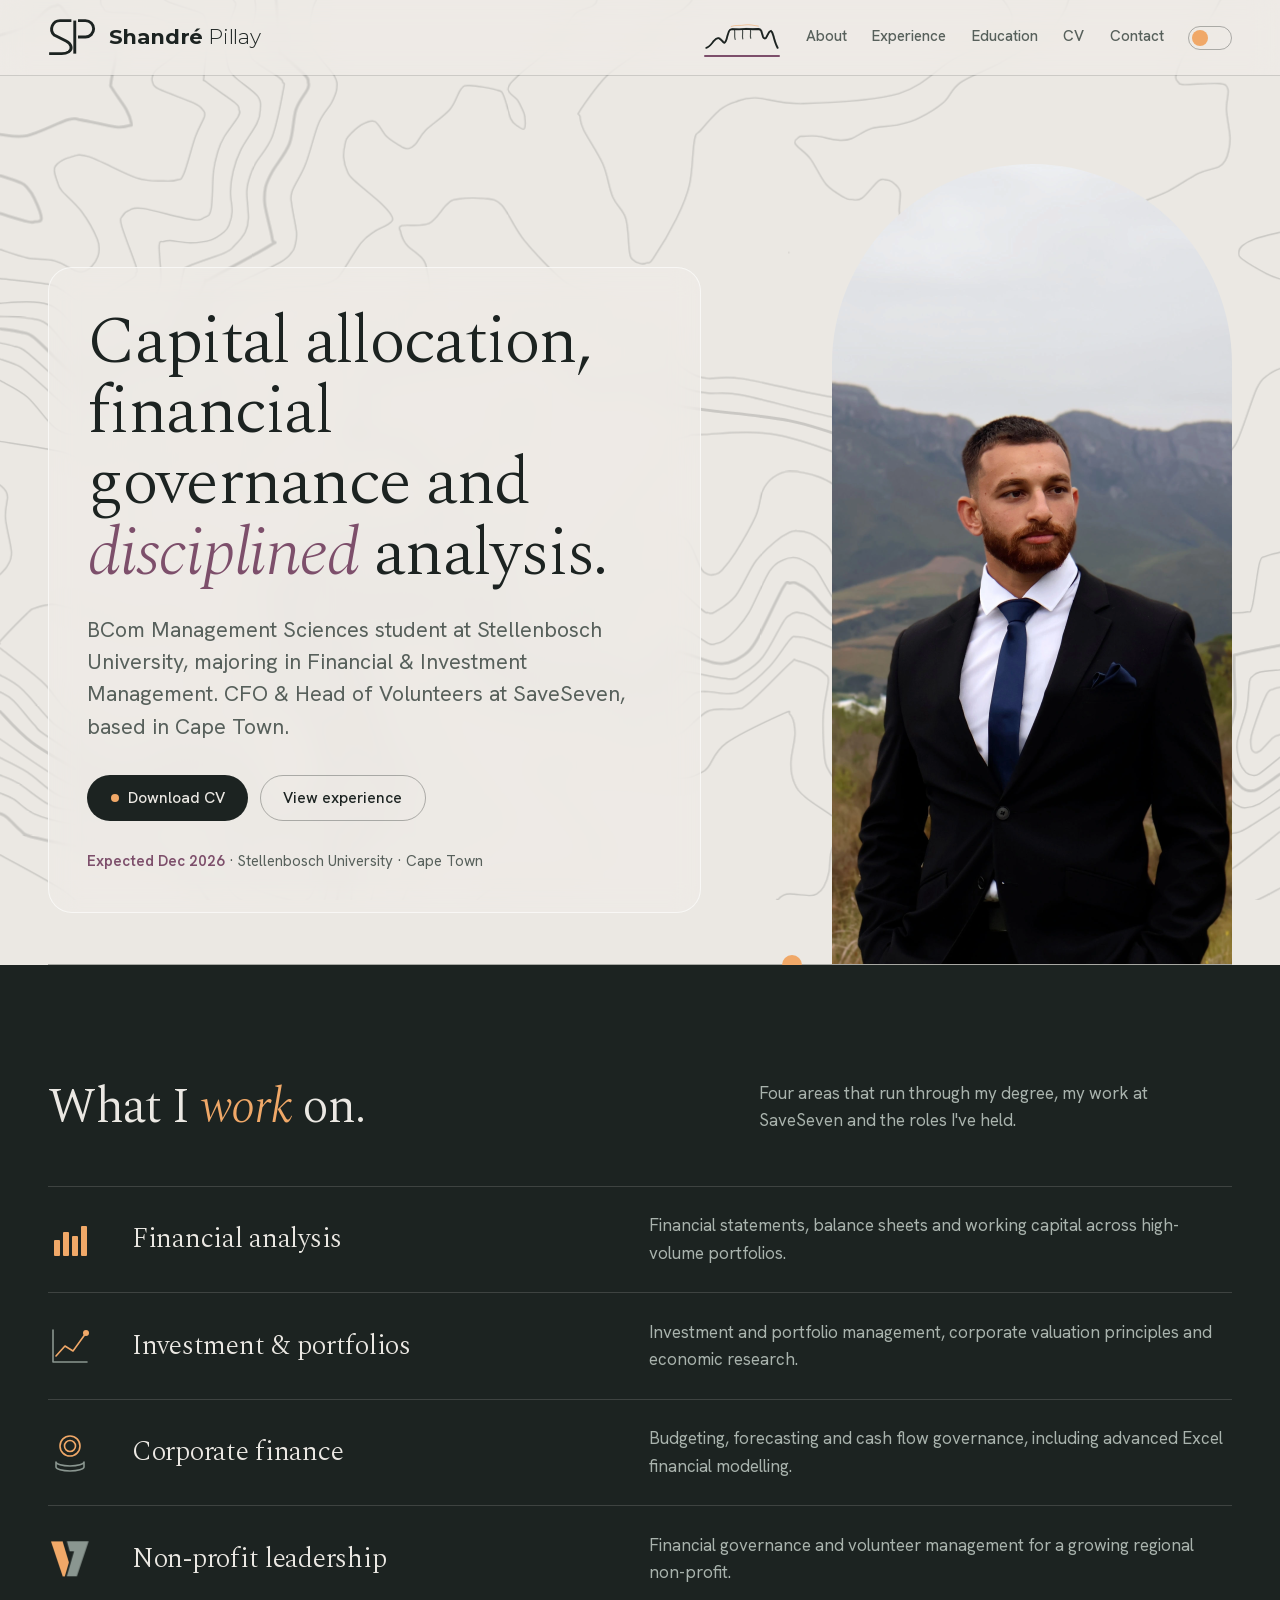
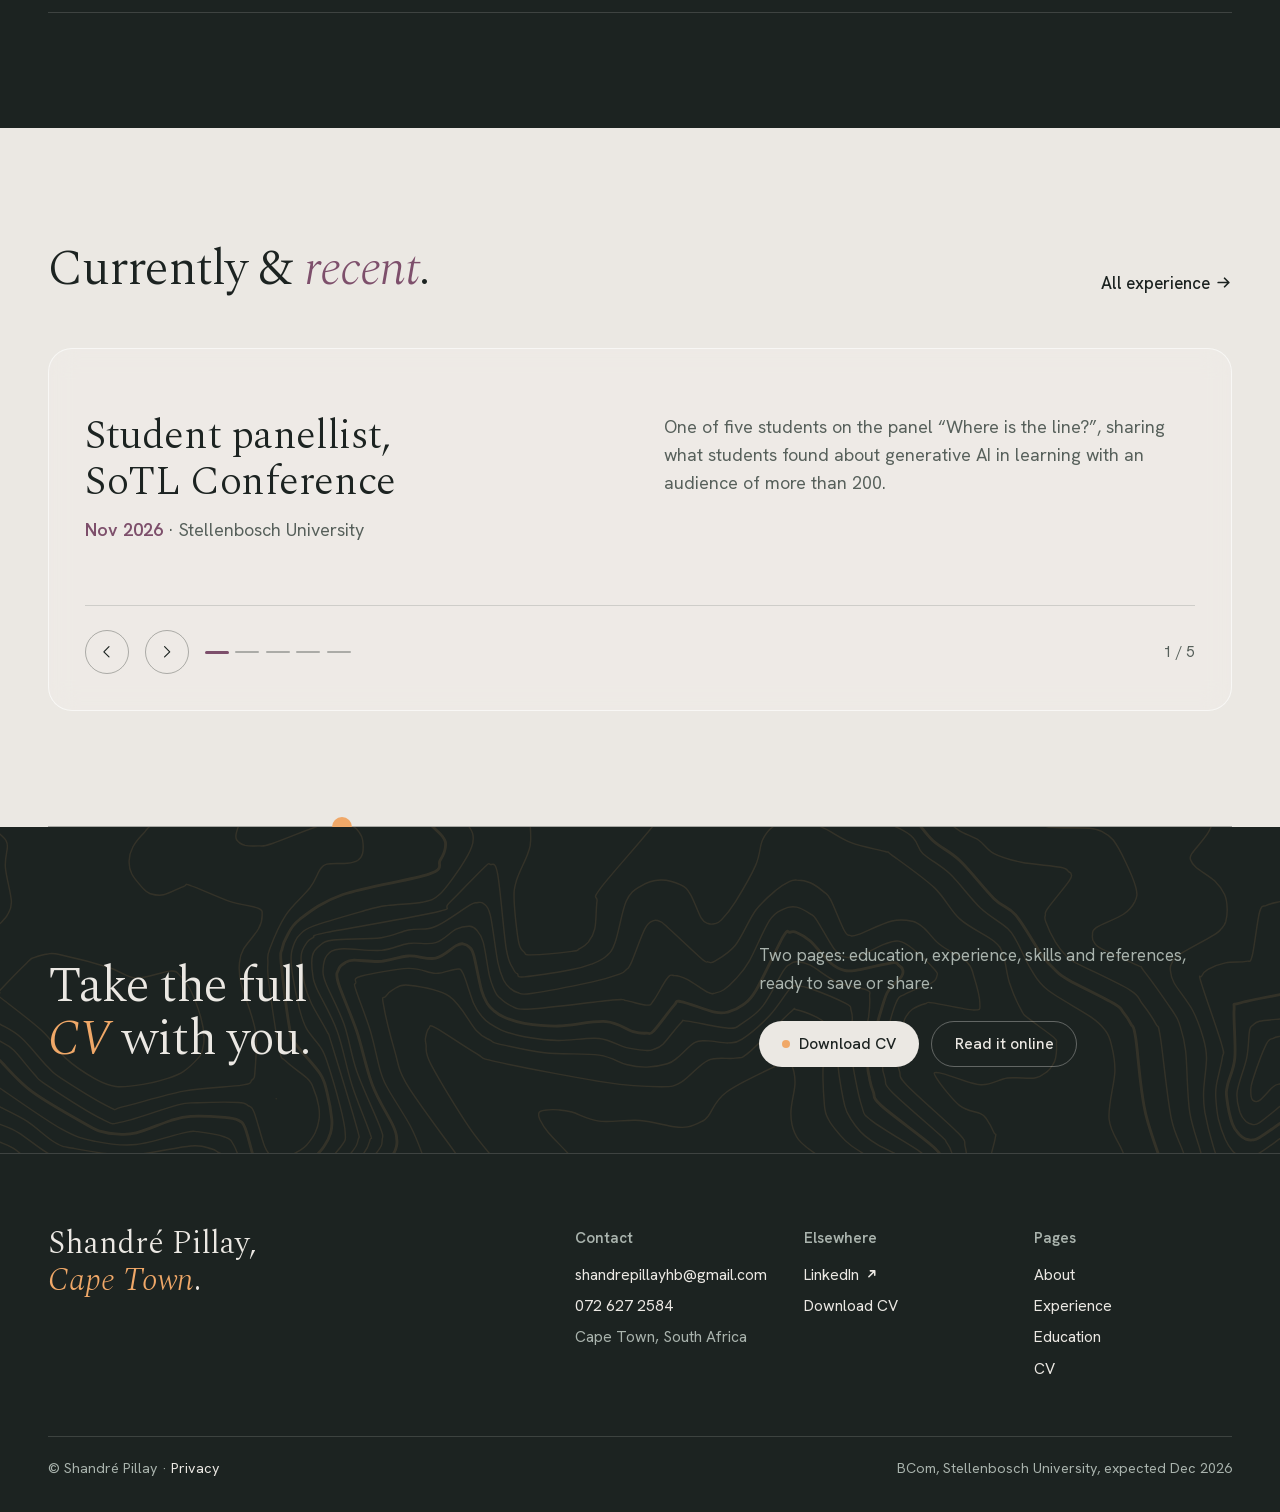
==== commit caa026e6: "Correct EMS Faculty Student Body role Not an executive member: led the Corporate Companies and Profe" ====
--- a/index.html
+++ b/index.html
@@ -136,7 +136,7 @@
               <h3>EMS Faculty Student Body</h3>
               <p class="meta"><b>Previously</b> · Stellenbosch University</p>
             </div>
-            <p>Former executive member, driving the Corporate Companies and Professional Interactions portfolio.</p>
+            <p>Led the Corporate Companies and Professional Interactions portfolio, managing sponsor relationships.</p>
           </article>
         </div>
         <div class="carousel-controls">
--- a/assets/css/main.css
+++ b/assets/css/main.css
@@ -117,9 +117,21 @@
   z-index: -1;
   pointer-events: none;
   background: var(--contour);
-  -webkit-mask: url("../img/contours.svg") 62% 40% / cover no-repeat;
-  mask: url("../img/contours.svg") 62% 40% / cover no-repeat;
-}
+  -webkit-mask: url("../img/contours.svg") 50% 50% / cover no-repeat;
+  mask: url("../img/contours.svg") 50% 50% / cover no-repeat;
+}
+/* Home: the same hills arrive as real lines and draw themselves in, valley to summit.
+   The static layer steps aside so nothing flashes before the drawing starts. */
+.page:has(> main.home):not(.contours-fallback)::before { display: none; }
+.contour-live { position: fixed; inset: 0; z-index: -1; pointer-events: none; }
+.contour-live svg { display: block; width: 100%; height: 100%; }
+.contour-live path { stroke: var(--contour); }
+.contour-live.draw path {
+  stroke-dasharray: 1 1.2;
+  animation: contourDraw 1.1s var(--ease) calc(var(--base, 150ms) + var(--lv, 0) * 30ms) both;
+}
+@keyframes contourDraw { from { stroke-dashoffset: 1.1; opacity: 0.25; } to { stroke-dashoffset: 0; opacity: 1; } }
+@keyframes contourFade { from { opacity: 0; } }
 .glass, .hero-copy, .carousel, main:not(.home) {
   background: var(--glass);
   -webkit-backdrop-filter: var(--frost);
@@ -859,6 +871,7 @@
   .reveal { opacity: 1; transform: none; transition: none; }
   .btn, .car-btn, .acc-all, .theme-switch::after { transition: none; }
   .nav-list, .nav-list.open { transition: none; }
+  .contour-live.draw path { stroke-dasharray: none; animation: contourFade 0.4s var(--ease) both; }
 }
 
 /* ---------- Print (the CV PDF is printed from cv.html?print) ---------- */
@@ -870,7 +883,7 @@
     background: #fff; color: #1c2321;
   }
   .site-header, .site-footer, .back-to-top, .cv-bar, .page-title, .page-lede, .veil, .horizon { display: none !important; }
-  .page::before, .close::before { display: none !important; }
+  .page::before, .close::before, .contour-live { display: none !important; }
   main:not(.home) { padding: 0; margin: 0; background: none; border: 0; border-radius: 0; -webkit-backdrop-filter: none; backdrop-filter: none; }
   .cv-sheet { border: 0; padding: 0; background: #fff; border-radius: 0; }
   .cv-name { font-size: 2.4rem; }
